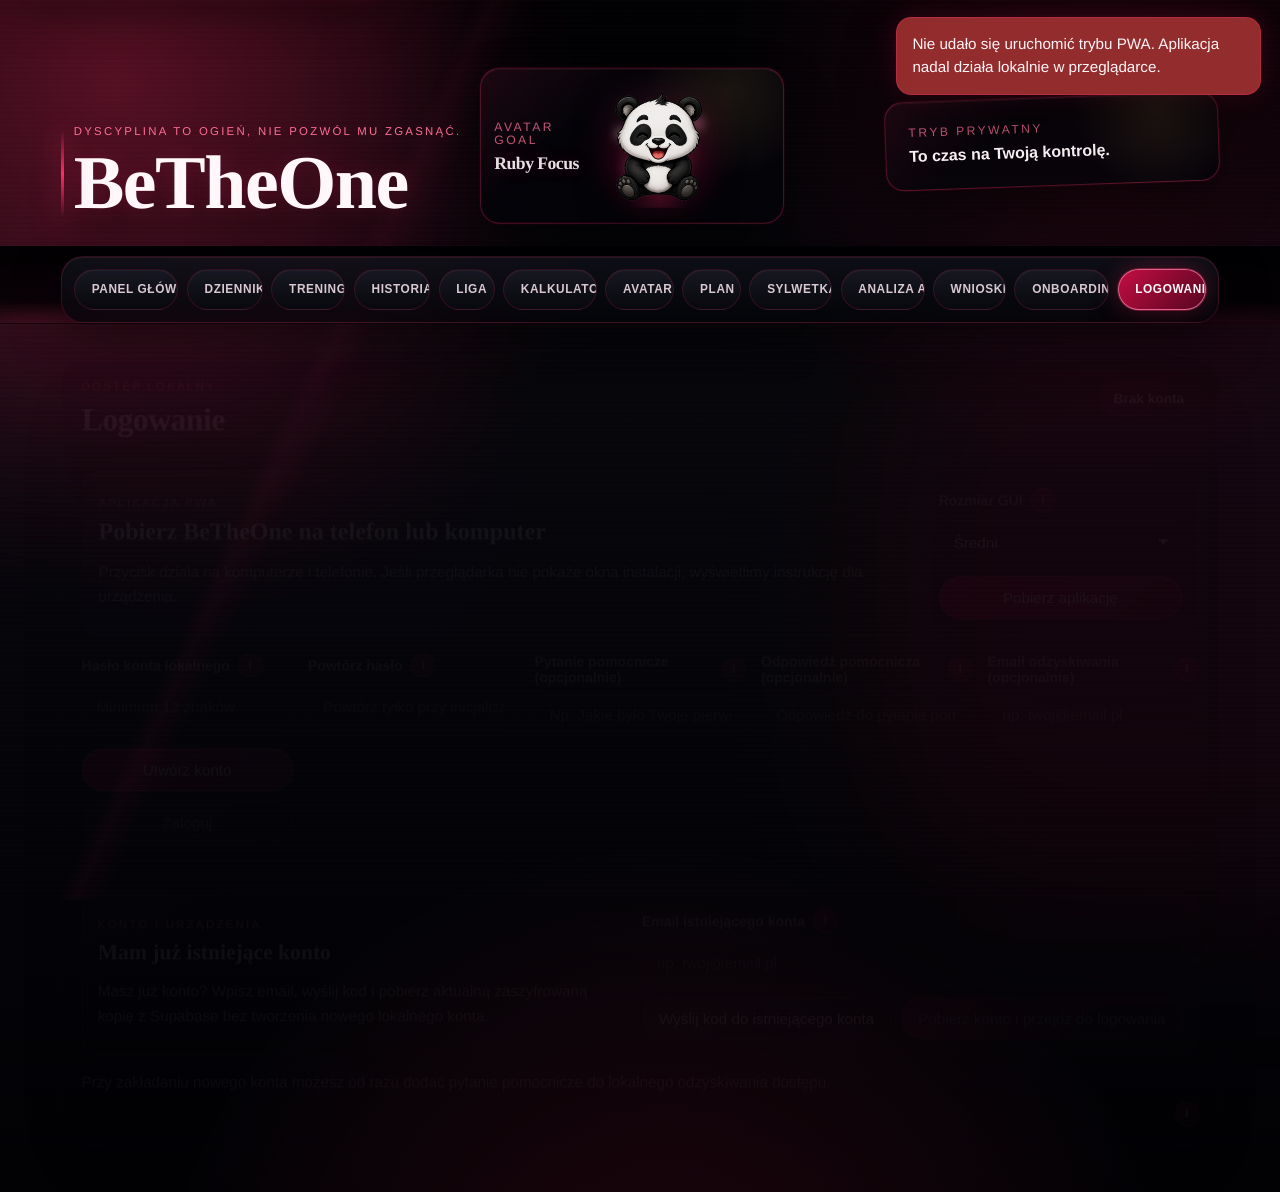
==== index.html @ a61f5fc4 "Add files via upload" ====
<!DOCTYPE html>
<html lang="pl">
<head>
  <meta charset="UTF-8">
  <meta name="viewport" content="width=device-width, initial-scale=1.0">
  <meta http-equiv="Content-Security-Policy" content="default-src 'self'; script-src 'self'; worker-src 'self'; style-src 'self'; img-src 'self' data:; connect-src 'self' https://hpwkmhsbvqzsxqjkbccr.supabase.co wss://hpwkmhsbvqzsxqjkbccr.supabase.co; object-src 'none'; base-uri 'none'; form-action 'self'; frame-ancestors 'none'; manifest-src 'self'">
  <meta name="referrer" content="no-referrer">
  <meta name="theme-color" content="#090008">
  <meta name="mobile-web-app-capable" content="yes">
  <meta name="apple-mobile-web-app-capable" content="yes">
  <meta name="apple-mobile-web-app-title" content="BeTheOne">
  <title>BeTheOne</title>
  <link rel="manifest" href="manifest.webmanifest">
  <link rel="icon" href="assets/icons/app-icon-192.png" type="image/png">
  <link rel="apple-touch-icon" href="assets/icons/apple-touch-icon.png">
  <link rel="stylesheet" href="styles.css?v=20260805-account-sync-v1">
  <script src="vendor/supabase.min.js?v=20260624b" defer></script>
  <script src="league-config.js?v=20260624b" defer></script>
  <script src="vendor/qrcode.js" defer></script>
  <script src="app.js?v=20260805-account-sync-v1" defer></script>
</head>
<body>
  <a class="skip-link" href="#appMain">Pomiń menu i przejdź do aplikacji</a>
  <div class="aurora aurora-left" aria-hidden="true"></div>
  <div class="aurora aurora-right" aria-hidden="true"></div>

  <header class="hero">
    <div class="hero-copy">
      <p class="eyebrow">Dyscyplina to ogień, nie pozwól mu zgasnąć.</p>
      <h1>BeTheOne</h1>
    </div>
    <section id="heroAvatar" class="hero-avatar hero-avatar-locked" aria-live="polite">
      <div class="hero-avatar-copy">
        <span class="badge-label">Avatar Goal</span>
        <strong id="heroAvatarName">Ruby Focus</strong>
      </div>
      <div id="heroAvatarStage" class="hero-avatar-stage avatar-art-stage" data-avatar-species-current="panda" data-avatar-mood-current="calm" data-avatar-effect-current="ruby_aura" aria-hidden="true">
        <div class="avatar-rig">
          <span class="avatar-effect-layer" aria-hidden="true"></span>
          <span class="avatar-stage-shadow" aria-hidden="true"></span>
          <img
            id="heroAvatarImage"
            class="avatar-art avatar-art-hero avatar-art-image"
            src="assets/avatars/panda-calm.png"
            alt="Avatar Panda w trybie lagodnym"
            loading="eager"
            decoding="async"
          >
        </div>
      </div>
    </section>
    <div class="hero-badge">
      <span class="badge-label">Tryb Prywatny</span>
      <span class="hero-badge-copy">To czas na Twoją kontrolę.</span>
    </div>
  </header>

  <nav id="commandDeck" class="command-deck" aria-label="Główne zakładki aplikacji">
    <div class="command-deck-inner">
      <button class="command-tab" type="button" data-tab-button="dashboard">Panel Główny</button>
      <button class="command-tab" type="button" data-tab-button="journal">Dziennik</button>
      <button class="command-tab" type="button" data-tab-button="training">Trening</button>
      <button class="command-tab" type="button" data-tab-button="history">Historia</button>
      <button class="command-tab" type="button" data-tab-button="league">Liga</button>
      <button class="command-tab" type="button" data-tab-button="calculator">Kalkulator</button>
      <button class="command-tab" type="button" data-tab-button="avatar">Avatar</button>
      <button class="command-tab" type="button" data-tab-button="plan">Plan</button>
      <button class="command-tab" type="button" data-tab-button="physique">Sylwetka</button>
      <button class="command-tab" type="button" data-tab-button="analysis">Analiza AI</button>
      <button class="command-tab" type="button" data-tab-button="insights">Wnioski</button>
      <button class="command-tab" type="button" data-tab-button="onboarding">Onboarding</button>
      <button class="command-tab is-active" type="button" data-tab-button="login">Logowanie</button>
    </div>
  </nav>

  <main id="appMain" class="layout cockpit-layout">
    <section id="loginSection" class="panel security-panel tab-panel" data-tab-panel="login">
      <div class="panel-heading">
        <div>
          <p class="eyebrow">Dostęp lokalny</p>
          <h2 id="loginSectionTitle">Logowanie</h2>
        </div>
        <span id="vaultStatus" class="status-pill status-locked">Zablokowany</span>
      </div>

      <div class="login-install-card" aria-label="Pobieranie aplikacji BeTheOne">
        <div>
          <p class="eyebrow">Aplikacja PWA</p>
          <h3>Pobierz BeTheOne na telefon lub komputer</h3>
          <p id="installAppHint" class="security-note">Kliknij przycisk, aby zainstalować aplikację. Jeśli przeglądarka nie pokaże okna instalacji, dostaniesz krótką instrukcję dla swojego urządzenia.</p>
        </div>
        <div class="login-install-actions">
          <label class="field ui-scale-field">
            <span>Rozmiar GUI</span>
            <select id="uiScaleSelect" aria-label="Rozmiar interfejsu">
              <option value="compact">Kompaktowy</option>
              <option value="medium">Średni</option>
              <option value="large">Duży</option>
            </select>
            <p class="field-hint">Na telefonie kompaktowy pokazuje więcej danych bez ciągłego przewijania.</p>
          </label>
          <button id="installAppButton" class="button button-primary install-app-button" type="button">Pobierz aplikację</button>
        </div>
      </div>

      <div class="security-grid login-field-grid">
        <label id="passphraseField" class="field">
          <span>Hasło konta lokalnego</span>
          <input id="passphraseInput" type="password" minlength="12" maxlength="128" autocomplete="off" placeholder="Minimum 12 znaków">
          <p class="field-hint">To hasło służy tylko do odszyfrowania lokalnego magazynu. Minimum 12 znaków i najlepiej coś, czego nie używasz w innych miejscach.</p>
        </label>
        <label id="confirmPassphraseField" class="field">
          <span>Powtórz hasło</span>
          <input id="confirmPassphraseInput" type="password" minlength="12" maxlength="128" autocomplete="off" placeholder="Powtórz tylko przy inicjalizacji">
          <p class="field-hint">To pole jest potrzebne tylko przy tworzeniu nowego konta lokalnego. Przy zwykłym logowaniu możesz je zostawić puste.</p>
        </label>
        <label id="recoveryQuestionField" class="field">
          <span>Pytanie pomocnicze (opcjonalnie)</span>
          <input id="recoveryQuestionInput" type="text" maxlength="120" autocomplete="off" placeholder="Np. Jakie było Twoje pierwsze miasto zawodów?">
          <p class="field-hint">Jeśli je ustawisz, aplikacja pozwoli lokalnie odzyskać dostęp i nadać nowe hasło bez utraty danych. Użyj pytania i odpowiedzi, których nie da się łatwo zgadnąć.</p>
        </label>
        <label id="recoveryAnswerField" class="field">
          <span>Odpowiedź pomocnicza (opcjonalnie)</span>
          <input id="recoveryAnswerInput" type="password" minlength="3" maxlength="128" autocomplete="off" placeholder="Odpowiedź do pytania pomocniczego">
          <p class="field-hint">Odpowiedź nie jest zapisywana jawnie. Służy tylko do utworzenia lokalnego klucza odzyskiwania.</p>
        </label>
        <label id="recoveryEmailField" class="field">
          <span>Email odzyskiwania (opcjonalnie)</span>
          <input id="recoveryEmailInput" type="email" maxlength="160" autocomplete="email" placeholder="np. twój@email.pl">
          <p class="field-hint">Po zapisaniu aplikacja wyśle kod przez Supabase. Dopiero zweryfikowany email pozwoli odzyskać dostęp po wylogowaniu.</p>
        </label>
      </div>

      <div class="login-action-grid" aria-label="Akcje logowania i odzyskiwania">
        <div class="field-action-row login-password-actions">
          <button id="initVaultButton" class="button button-primary">Utwórz konto</button>
          <button id="unlockVaultButton" class="button">Zaloguj</button>
          <button id="lockVaultButton" class="button button-subtle">Wyloguj</button>
        </div>
        <div class="field-action-row login-question-actions">
          <button id="saveRecoveryButton" class="button button-subtle">Zapisz pytanie pomocnicze</button>
        </div>
        <div class="field-action-row login-email-actions">
          <button id="sendRecoveryEmailButton" class="button button-subtle" type="button">Zapisz mail i wyślij kod</button>
        </div>
      </div>

      <div id="emailVerificationRow" class="login-verification-row is-hidden">
        <label id="recoveryEmailOtpField" class="field">
          <span>Kod weryfikacyjny z maila</span>
          <input id="recoveryEmailOtpInput" type="text" maxlength="24" autocomplete="one-time-code" placeholder="Np. 123456">
          <p class="field-hint">Wpisz kod z wiadomości Supabase, aby potwierdzić, że ten email naprawdę należy do Ciebie.</p>
        </label>
        <div class="field-action-row login-otp-actions">
          <button id="sendRecoveryCodeEmailButton" class="button button-primary" type="button">Potwierdź mail</button>
        </div>
      </div>

      <div class="action-row login-backup-actions">
        <button id="exportVaultButton" class="button button-subtle">Eksport kopii</button>
        <button id="importVaultButton" class="button button-subtle">Import kopii</button>
      </div>

      <div id="accountSyncCard" class="login-account-sync-card">
        <div>
          <p class="eyebrow">Konto i urządzenia</p>
          <h3 id="accountSyncTitle">Mam już istniejące konto</h3>
          <p id="accountSyncHint" class="security-note">Na nowym urządzeniu wpisz email konta, wyślij kod, pobierz zaszyfrowane dane z Supabase i zaloguj się lokalnym hasłem.</p>
        </div>
        <div class="account-sync-controls">
          <label id="accountEmailField" class="field account-email-field">
            <span>Email istniejącego konta</span>
            <input id="accountEmailInput" type="email" maxlength="160" autocomplete="email" placeholder="np. twój@email.pl">
            <p class="field-hint">Użyj emaila, który był wcześniej zweryfikowany na głównym urządzeniu.</p>
          </label>
          <div class="account-sync-actions">
            <button id="copyAccountLinkButton" class="button button-subtle" type="button">Skopiuj link konta</button>
            <button id="sendAccountSyncEmailButton" class="button button-subtle" type="button">Wyślij kod do istniejącego konta</button>
            <button id="importAccountSyncButton" class="button button-primary" type="button">Pobierz konto i przejdź do logowania</button>
          </div>
        </div>
      </div>

      <input id="importVaultInput" type="file" accept="application/json" hidden>

      <div id="recoveryResetSection" class="security-recovery is-hidden">
        <div class="subpanel-heading">
          <div>
            <p class="eyebrow">Odzyskiwanie dostępu</p>
            <h3>Reset hasła lokalnego</h3>
          </div>
        </div>
        <p id="recoveryPromptText" class="security-note"></p>
        <p class="security-method-note">Wybierz jedną metodę odzyskiwania: pytanie pomocnicze albo zweryfikowany email. Nie musisz używać obu naraz.</p>

        <div class="security-grid">
          <label id="recoveryAnswerUnlockField" class="field recovery-method-field recovery-question-field">
            <strong class="recovery-method-title">Metoda 1: pytanie pomocnicze</strong>
            <span>Odpowiedź pomocnicza</span>
            <input id="recoveryAnswerUnlockInput" type="password" minlength="3" maxlength="128" autocomplete="off" placeholder="Wpisz odpowiedź pomocniczą">
            <p class="field-hint">Użyj tej metody tylko wtedy, gdy pamiętasz odpowiedź. Kod z maila nie jest tu potrzebny.</p>
          </label>
          <label id="emailRecoveryCodeField" class="field recovery-method-field recovery-email-field is-hidden">
            <strong class="recovery-method-title">Metoda 2: zweryfikowany email</strong>
            <span>Hasło tymczasowe / kod z maila</span>
            <input id="emailRecoveryCodeInput" type="text" maxlength="80" autocomplete="one-time-code" placeholder="Np. 123456">
            <p class="field-hint">Najpierw kliknij „Wyślij hasło tymczasowe”, potem wpisz kod z maila tutaj. Nie klikaj linku z wiadomości, jeśli stary szablon maila jeszcze go pokazuje.</p>
          </label>
          <label class="field">
            <span>Nowe hasło</span>
            <input id="recoveryNewPassphraseInput" type="password" minlength="12" maxlength="128" autocomplete="off" placeholder="Nowe hasło lokalne">
          </label>
          <label class="field">
            <span>Powtórz nowe hasło</span>
            <input id="recoveryConfirmPassphraseInput" type="password" minlength="12" maxlength="128" autocomplete="off" placeholder="Powtórz nowe hasło">
          </label>
        </div>

        <div class="action-row">
          <button id="recoverVaultButton" class="button button-primary" type="button">Ustaw nowe hasło pytaniem</button>
          <button id="emailReminderButton" class="button button-subtle" type="button">Wyślij hasło tymczasowe</button>
          <button id="recoverVaultByEmailCodeButton" class="button button-subtle" type="button">Ustaw nowe hasło mailem</button>
        </div>
      </div>

      <section class="sync-panel-shell is-hidden" hidden>
        <div class="subpanel-heading">
          <div>
            <p class="eyebrow">Synchronizacja bez serwera</p>
            <h3>PC + telefon przez QR lub link / kod</h3>
          </div>
          <span id="syncStatusBadge" class="status-pill status-locked">Offline sync</span>
        </div>

        <p class="security-note">
          Ten tryb przesyła zaszyfrowany vault bezpośrednio między urządzeniami. Dla najlepszego efektu trzymaj oba urządzenia
          na tej samej sieci Wi-Fi i otwórz aplikację na obu ekranach.
        </p>

        <div class="sync-grid">
          <article class="sync-card">
            <div class="subpanel-heading">
              <div>
                <p class="eyebrow">1. Źródło danych</p>
                <h3>Wyślij z tego urządzenia</h3>
              </div>
            </div>

            <ol class="sync-steps">
              <li>Wygeneruj prywatny kod parowania.</li>
              <li>Na drugim urządzeniu zeskanuj go w aplikacji albo wklej do pola odbioru.</li>
              <li>Gdy drugie urządzenie wygeneruje odpowiedź, zeskanuj ją tutaj albo wklej poniżej.</li>
            </ol>

            <div class="action-row">
              <button id="startSyncSourceButton" class="button button-primary" type="button">Generuj kod parowania</button>
              <button id="resetSyncSourceButton" class="button button-subtle" type="button">Wyczyść</button>
            </div>

            <p id="sourceSyncStatus" class="security-note">Nie ma jeszcze aktywnej sesji wysyłki.</p>

            <div id="sourceSyncQr" class="sync-qr-output" aria-live="polite"></div>

            <label class="field field-wide">
              <span>Prywatny link / kod zaproszenia</span>
              <textarea id="sourceSyncTokenOutput" readonly placeholder="Tutaj pojawi się link albo kod do otwarcia na drugim urządzeniu."></textarea>
              <p class="field-hint">Jeśli aplikacja nie ma wspólnego publicznego adresu na obu urządzeniach, potraktuj to jako kod do skopiowania albo zeskanowania wewnątrz aplikacji.</p>
            </label>

            <div class="action-row">
              <button id="copySourceSyncButton" class="button" type="button">Kopiuj link / kod</button>
            </div>

            <label class="field field-wide">
              <span>Odpowiedź z urządzenia odbierającego</span>
              <textarea id="sourceSyncAnswerInput" placeholder="Wklej odpowiedź z telefonu albo zeskanuj jej QR."></textarea>
            </label>

            <div class="action-row">
              <button id="pasteSourceAnswerButton" class="button" type="button">Wklej odpowiedź</button>
              <button id="scanSourceAnswerButton" class="button" type="button">Skanuj odpowiedź</button>
              <button id="applySourceAnswerButton" class="button button-primary" type="button">Połącz i wyślij dane</button>
            </div>

            <div id="sourceSyncProgressShell" class="sync-progress-shell is-hidden">
              <div class="progress-track">
                <div id="sourceSyncProgressFill" class="progress-fill" style="width: 0%"></div>
              </div>
              <p id="sourceSyncProgressText" class="security-note">Oczekiwanie na transfer.</p>
            </div>
          </article>

          <article class="sync-card">
            <div class="subpanel-heading">
              <div>
                <p class="eyebrow">2. Urządzenie docelowe</p>
                <h3>Odbierz na tym urządzeniu</h3>
              </div>
            </div>

            <ol class="sync-steps">
              <li>Wklej kod z komputera albo zeskanuj go kamerą.</li>
              <li>Aplikacja utworzy odpowiedź i pokaże ją jako QR oraz kod tekstowy.</li>
              <li>Przenieś odpowiedź z powrotem na urządzenie wysyłające i poczekaj na odbiór vaulta.</li>
            </ol>

            <label class="field field-wide">
              <span>Link / kod zaproszenia z komputera</span>
              <textarea id="targetSyncOfferInput" placeholder="Wklej zaproszenie z komputera albo użyj przycisku skanowania."></textarea>
            </label>

            <div class="action-row">
              <button id="pasteTargetOfferButton" class="button" type="button">Wklej zaproszenie</button>
              <button id="scanTargetOfferButton" class="button" type="button">Skanuj zaproszenie</button>
              <button id="processTargetOfferButton" class="button button-primary" type="button">Przygotuj odbiór</button>
            </div>

            <p id="targetSyncStatus" class="security-note">Brak aktywnej sesji odbioru.</p>

            <div id="targetSyncQr" class="sync-qr-output" aria-live="polite"></div>

            <label class="field field-wide">
              <span>Odpowiedź dla urządzenia wysyłającego</span>
              <textarea id="targetSyncTokenOutput" readonly placeholder="Po przygotowaniu odbioru pojawi się tutaj odpowiedź do odesłania."></textarea>
            </label>

            <div class="action-row">
              <button id="copyTargetSyncButton" class="button" type="button">Kopiuj odpowiedź</button>
              <button id="resetTargetSyncButton" class="button button-subtle" type="button">Wyczyść</button>
            </div>

            <div id="targetSyncProgressShell" class="sync-progress-shell is-hidden">
              <div class="progress-track">
                <div id="targetSyncProgressFill" class="progress-fill" style="width: 0%"></div>
              </div>
              <p id="targetSyncProgressText" class="security-note">Oczekiwanie na dane z urządzenia źródłowego.</p>
            </div>
          </article>
        </div>
      </section>

      <p id="recoveryStatusNote" class="security-note"></p>

      <p class="security-note inline-help">
        Dane są przechowywane lokalnie w postaci zaszyfrowanej przy użyciu Web Crypto (PBKDF2 + AES-GCM).
        Logowanie odblokowuje lokalny magazyn danych. Po kliknięciu synchronizacji aplikacja zapisuje w Supabase wyłącznie zaszyfrowany vault.
      </p>
    </section>

    <section id="dashboardSection" class="panel app-lockable tab-panel" data-tab-panel="dashboard">
      <div class="panel-heading">
        <div>
          <p class="eyebrow">Panel dnia</p>
          <div class="dashboard-title-row">
            <h2>Panel Główny</h2>
            <div class="cloud-sync-control" aria-live="polite">
              <span id="cloudSyncStatus" class="cloud-sync-status">Nie synchronizowano</span>
              <button id="cloudSyncButton" class="button button-primary" type="button">Synchronizuj</button>
            </div>
          </div>
        </div>
        <span id="dashboardStatus" class="status-pill status-locked">Oczekuje</span>
      </div>

      <p class="security-note section-intro">
        Tutaj od razu widzisz, co jest najważniejsze na dziś: dzienny wpis, plan treningu, bilans dnia i konkretne decyzje, które pomogą domknąć cel bez zgadywania.
      </p>

      <div class="planner-block dashboard-habits-block">
        <div class="subpanel-heading">
          <div>
            <p class="eyebrow">System nawyków</p>
            <h3>Dzisiejsza checklista</h3>
          </div>
          <button id="toggleHabitEditorButton" class="button button-subtle" type="button">Edytuj</button>
        </div>
        <div id="dashboardHabitList" class="habit-checklist" aria-live="polite"></div>
        <form id="habitEditorForm" class="habit-editor is-hidden" novalidate>
          <div class="form-grid">
            <label class="field">
              <span>Nazwa checkboxa</span>
              <input id="habitNameInput" type="text" maxlength="80" placeholder="np. Pull day, pływanie, przeczytać 30 stron">
            </label>
            <label class="field">
              <span>Kolor boxa</span>
              <select id="habitColorInput">
                <option value="ruby">Rubinowy czerwony</option>
                <option value="emerald">Zielony</option>
                <option value="blue">Niebieski</option>
                <option value="violet">Fioletowy</option>
                <option value="amber">Bursztynowy</option>
                <option value="cyan">Turkusowy</option>
                <option value="rose">Różowy</option>
                <option value="steel">Stalowy</option>
              </select>
            </label>
            <div class="field field-wide">
              <span>Dni tygodnia</span>
              <div id="habitWeekdayPicker" class="weekday-picker" aria-label="Dni tygodnia dla nawyku"></div>
              <p class="field-hint">Zaznacz dni, w które ten punkt ma się pojawiać w Panelu Głównym.</p>
            </div>
          </div>
          <div class="action-row">
            <button id="saveHabitButton" class="button button-primary" type="submit">Dodaj checkbox</button>
            <button id="cancelHabitEditButton" class="button button-subtle" type="button">Zamknij edycję</button>
          </div>
          <div id="habitManagementList" class="habit-management-list" aria-live="polite"></div>
        </form>
        <div class="monthly-habit-panel" aria-live="polite">
          <div class="subpanel-heading monthly-habit-heading">
            <div>
              <p class="eyebrow">Tracker miesiąca</p>
              <h3 id="dashboardMonthTrackerTitle">Postępy miesiąca</h3>
            </div>
            <span id="dashboardMonthTrackerStatus" class="status-pill status-progress">Miesiąc</span>
          </div>
          <p id="dashboardMonthTrackerSummary" class="security-note month-tracker-summary"></p>
          <div class="month-tracker-legend" aria-hidden="true">
            <span><i class="month-tracker-check month-tracker-check-done">✓</i> wykonane</span>
            <span><i class="month-tracker-check month-tracker-check-missed"></i> brak</span>
            <span><i class="month-tracker-check month-tracker-check-future"></i> czeka</span>
          </div>
          <div id="dashboardMonthTrackerBody" class="month-tracker-grid"></div>
        </div>
      </div>

      <div class="planner-block">
        <h3>Analiza dnia AI</h3>
        <div id="dashboardOverviewCards" class="metric-grid" aria-live="polite"></div>
      </div>

      <div class="action-row quick-link-row">
        <button id="dashboardGoTraining" class="button" type="button">Przejdź do treningu</button>
        <button id="dashboardGoJournal" class="button" type="button">Przejdź do dziennika</button>
        <button id="dashboardGoCalculator" class="button" type="button">Przejdź do kalkulatora</button>
      </div>

      <div class="insights-layout dashboard-layout">
        <div class="planner-block">
          <h3>Dzisiejszy trening</h3>
          <div id="dashboardTrainingCards" class="metric-grid dashboard-compact-grid" aria-live="polite"></div>
        </div>

        <div class="planner-block">
          <h3>Dzisiejszy dziennik</h3>
          <div id="dashboardJournalCards" class="metric-grid dashboard-compact-grid" aria-live="polite"></div>
        </div>
      </div>

      <div class="planner-block">
        <h3>Co zrobić dziś</h3>
        <ul id="dashboardCoachList" class="insights-list plan-list"></ul>
      </div>
    </section>

    <section id="onboardingSection" class="panel onboarding-panel tab-panel" data-tab-panel="onboarding">
      <div class="panel-heading">
        <div>
          <p class="eyebrow">Szybki start</p>
          <h2>Onboarding</h2>
        </div>
        <span id="onboardingStatus" class="status-pill status-progress">Start</span>
      </div>

      <p id="onboardingSummary" class="security-note section-intro">
        Ta sekcja prowadzi krok po kroku przez pierwsze uruchomienie i tłumaczy pojęcia, które najczęściej budzą pytania.
      </p>

      <div id="onboardingCards" class="metric-grid" aria-live="polite"></div>

      <div class="action-row quick-link-row">
        <button id="onboardingGoLogin" class="button" type="button">1. Logowanie</button>
        <button id="onboardingGoProfile" class="button" type="button">2. Profil i cel</button>
        <button id="onboardingGoEntry" class="button" type="button">3. Dzienny wpis</button>
        <button id="onboardingGoWorkout" class="button" type="button">4. Trening</button>
      </div>

      <div class="insights-layout onboarding-layout">
        <div class="planner-block">
          <h3>Co zrobić po kolei</h3>
          <ul id="onboardingList" class="insights-list plan-list"></ul>
        </div>

        <div class="planner-block">
          <h3>Jak czytać pola</h3>
          <div class="glossary-grid">
            <article class="glossary-item">
              <strong>RPE</strong>
              <p>Skala odczucia trudności serii. `7` oznacza zapas kilku powtórzeń, `8.5` około 1-2 w zapasie, `10` pełne maksimum.</p>
            </article>
            <article class="glossary-item">
              <strong>Treningi / tydzień</strong>
              <p>Liczymy dni aktywnego treningu, a nie liczbę ćwiczeń. Jedna sesja z pięcioma ćwiczeniami to nadal `1` trening.</p>
            </article>
            <article class="glossary-item">
              <strong>Profil aktywności</strong>
              <p>Określa typ wysiłku. Dla siłowni wybierz `Siłowe / oporowe`, a dla biegania, marszu czy roweru odpowiedni profil cardio.</p>
            </article>
            <article class="glossary-item">
              <strong>Deload</strong>
              <p>Lżejszy tydzień, w którym świadomie obcinasz zmęczenie. Mniej serii i niższe tempo progresji pomagają wrócić świeżo.</p>
            </article>
          </div>
        </div>
      </div>
    </section>

    <section id="avatarSection" class="panel app-lockable tab-panel" data-tab-panel="avatar">
      <div class="panel-heading">
        <div>
          <p class="eyebrow">Avatar Goal</p>
          <h2>Sklep kosmetyczny i tozsamosc</h2>
        </div>
        <span id="avatarStatus" class="status-pill status-locked">Tryb startowy</span>
      </div>

      <p class="security-note section-intro">
        To jest baza pod motywacyjnego Avatara w klimacie autorskiej fantazji sztuk walki. Możesz ustawić jego pseudonim, zmieniać aktywną rasę i przygotować grunt pod dalszą personalizację.
      </p>

      <div class="avatar-hub">
        <aside class="avatar-preview-card">
          <div class="subpanel-heading">
            <div>
              <p class="eyebrow">Podgląd na żywo</p>
              <h3 id="avatarPreviewName">Ruby Focus</h3>
            </div>
          </div>

          <div id="avatarPreviewStage" class="avatar-preview-stage avatar-art-stage" data-avatar-species-current="panda" data-avatar-mood-current="calm" data-avatar-effect-current="ruby_aura" aria-hidden="true">
            <div class="avatar-rig">
              <span class="avatar-effect-layer" aria-hidden="true"></span>
              <span class="avatar-stage-shadow" aria-hidden="true"></span>
              <img
                id="avatarPreviewImage"
                class="avatar-art avatar-art-panel avatar-art-image"
                src="assets/avatars/panda-calm.png"
                alt="Avatar Panda w trybie lagodnym"
                loading="eager"
                decoding="async"
              >
            </div>
          </div>

          <div class="metric-grid avatar-preview-metrics">
            <article class="metric-card">
              <span class="metric-label">Rasa aktywna</span>
              <p id="avatarPreviewRace" class="metric-value">Panda</p>
              <p class="metric-support">Aktywna rasa Avatara. Wszystkie obecne warianty są od razu gotowe do wyboru i zapisu.</p>
            </article>
            <article class="metric-card">
              <span class="metric-label">Styl aktywny</span>
              <p id="avatarPreviewLoadout" class="metric-value">Lagodny / Rubin</p>
              <p class="metric-support">To połączenie aktualnego nastroju i aktywnego efektu, który pojawia się za Avatarem.</p>
            </article>
          </div>
        </aside>

        <div class="avatar-store-shell">
          <div id="avatarStoreNav" class="avatar-store-nav" role="tablist" aria-label="Zakladki personalizacji Avatara">
            <button class="avatar-store-tab is-active" type="button" data-avatar-tab-button="identity">Pseudonim</button>
            <button class="avatar-store-tab" type="button" data-avatar-tab-button="species">Rasy</button>
            <button class="avatar-store-tab" type="button" data-avatar-tab-button="outfits">Nastroj</button>
            <button class="avatar-store-tab" type="button" data-avatar-tab-button="effects">Efekty</button>
          </div>

          <div class="avatar-store-panels">
            <section class="avatar-store-panel" data-avatar-tab-panel="identity">
              <div class="subpanel-heading">
                <div>
                  <p class="eyebrow">Tozsamosc</p>
                  <h3>Zmiana pseudonimu</h3>
                </div>
              </div>

              <form id="avatarIdentityForm" class="form-grid" novalidate>
                <label class="field field-wide">
                  <span>Pseudonim Avatara</span>
                  <input id="avatarNicknameInput" type="text" maxlength="32" autocomplete="off" placeholder="Np. Ruby Focus">
                  <p class="field-hint">To nazwa, która będzie pojawiala się przy Avatarze obok BeTheOne oraz w panelu Avatara.</p>
                </label>

                <div class="action-row">
                  <button id="saveAvatarIdentityButton" class="button button-primary" type="submit">Zapisz pseudonim</button>
                </div>
              </form>
            </section>

            <section class="avatar-store-panel is-hidden" data-avatar-tab-panel="species">
              <div class="subpanel-heading">
                <div>
                  <p class="eyebrow">Rasy</p>
                  <h3>Zmiana rasy Avatara</h3>
                </div>
              </div>

              <div class="avatar-option-grid">
                <article class="avatar-option-card avatar-option-card-active" data-avatar-species-card="panda">
                  <div class="avatar-option-head">
                    <strong>Panda</strong>
                    <span class="avatar-chip avatar-chip-active" data-avatar-species-chip="panda">Aktywna</span>
                  </div>
                  <p>Panda występuje w wersji lagodnej i drapieznej. W obu wariantach zachowuje lekki, motywacyjny idle animation.</p>
                  <button class="button avatar-select-button" type="button" data-avatar-species="panda">Wybierz Pande</button>
                </article>
                <article class="avatar-option-card" data-avatar-species-card="tiger">
                  <div class="avatar-option-head">
                    <strong>Tygrys</strong>
                    <span class="avatar-chip" data-avatar-species-chip="tiger">Dostępna</span>
                  </div>
                  <p>Tygrys ma dwa oblicza: spokojne i drapieżne. Dobrze pasuje do ofensywnego klimatu progresu i rywalizacji.</p>
                  <button class="button avatar-select-button" type="button" data-avatar-species="tiger">Wybierz Tygrysa</button>
                </article>
                <article class="avatar-option-card" data-avatar-species-card="wolf">
                  <div class="avatar-option-head">
                    <strong>Wilk</strong>
                    <span class="avatar-chip" data-avatar-species-chip="wolf">Dostępna</span>
                  </div>
                  <p>Wilk utrzymuje klimat cichej dyscypliny, ale możesz przełączyć go z łagodnego kompana na bardziej drapieżnego łowcę.</p>
                  <button class="button avatar-select-button" type="button" data-avatar-species="wolf">Wybierz Wilka</button>
                </article>
                <article class="avatar-option-card" data-avatar-species-card="dragon">
                  <div class="avatar-option-head">
                    <strong>Smok</strong>
                    <span class="avatar-chip" data-avatar-species-chip="dragon">Dostępna</span>
                  </div>
                  <p>Mistyczny mistrz z bardziej premium sylwetka i fantastycznym vibem, ale nadal spójny z rubinowo-czarnym motywem.</p>
                  <button class="button avatar-select-button" type="button" data-avatar-species="dragon">Wybierz Smoka</button>
                </article>
              </div>
            </section>

            <section class="avatar-store-panel is-hidden" data-avatar-tab-panel="outfits">
              <div class="subpanel-heading">
                <div>
                  <p class="eyebrow">Nastroj</p>
                  <h3>Lagodny albo drapieżny</h3>
                </div>
              </div>

              <div class="avatar-option-grid">
                <article class="avatar-option-card avatar-option-card-active" data-avatar-mood-card="calm">
                  <div class="avatar-option-head">
                    <strong>Lagodny</strong>
                    <span class="avatar-chip avatar-chip-active" data-avatar-mood-chip="calm">Aktywny</span>
                  </div>
                  <p>Bardziej przyjazna, pogodna wersja Avatara. Dobrze pasuje do codziennego progresu i spokojnej motywacji.</p>
                  <button class="button avatar-select-button" type="button" data-avatar-mood="calm">Wybierz łagodny</button>
                </article>
                <article class="avatar-option-card" data-avatar-mood-card="feral">
                  <div class="avatar-option-head">
                    <strong>Drapiezny</strong>
                    <span class="avatar-chip" data-avatar-mood-chip="feral">Dostępny</span>
                  </div>
                  <p>Bardziej agresywny i skoncentrowany wyglad. Idealny, kiedy chcesz żeby Avatar mocniej podkreslal tryb walki o wynik.</p>
                  <button class="button avatar-select-button" type="button" data-avatar-mood="feral">Wybierz drapieżny</button>
                </article>
              </div>
            </section>

            <section class="avatar-store-panel is-hidden" data-avatar-tab-panel="effects">
              <div class="subpanel-heading">
                <div>
                  <p class="eyebrow">Efekty</p>
                  <h3>Aury i trailery</h3>
                </div>
              </div>

              <div class="avatar-option-grid">
                <article class="avatar-option-card avatar-option-card-active" data-avatar-effect-card="ruby_aura">
                  <div class="avatar-option-head">
                    <strong>Rubinowa aura</strong>
                    <span class="avatar-chip avatar-chip-active" data-avatar-effect-chip="ruby_aura">Aktywny</span>
                  </div>
                  <p>Subtelna, pulsujaca aura w tonie głównego motywu aplikacji. Dobrze wspiera klimat czerni i rubinowej czerwieni.</p>
                  <button class="button avatar-select-button" type="button" data-avatar-effect="ruby_aura">Wybierz rubin</button>
                </article>
                <article class="avatar-option-card" data-avatar-effect-card="fire_aura">
                  <div class="avatar-option-head">
                    <strong>Ogień</strong>
                    <span class="avatar-chip" data-avatar-effect-chip="fire_aura">Dostępny</span>
                  </div>
                  <p>Rozgrzane smugi i plomienny ogon za sylwetka. Najbardziej agresywny z całej szostki.</p>
                  <button class="button avatar-select-button" type="button" data-avatar-effect="fire_aura">Wybierz ogień</button>
                </article>
                <article class="avatar-option-card" data-avatar-effect-card="water_flow">
                  <div class="avatar-option-head">
                    <strong>Woda</strong>
                    <span class="avatar-chip" data-avatar-effect-chip="water_flow">Dostępny</span>
                  </div>
                  <p>Falujaca poświata z lekkimi smugami i chlodnym trail em. Daje spokojniejszy, plynny vibe.</p>
                  <button class="button avatar-select-button" type="button" data-avatar-effect="water_flow">Wybierz wodę</button>
                </article>
                <article class="avatar-option-card" data-avatar-effect-card="emerald_field">
                  <div class="avatar-option-head">
                    <strong>Emeraldowy</strong>
                    <span class="avatar-chip" data-avatar-effect-chip="emerald_field">Dostępny</span>
                  </div>
                  <p>Szmaragdowa mgła z iskrzącym polem energii. Pasuje szczególnie dobrze do Smoka i Wilka.</p>
                  <button class="button avatar-select-button" type="button" data-avatar-effect="emerald_field">Wybierz emerald</button>
                </article>
                <article class="avatar-option-card" data-avatar-effect-card="shadow_veil">
                  <div class="avatar-option-head">
                    <strong>Shadow</strong>
                    <span class="avatar-chip" data-avatar-effect-chip="shadow_veil">Dostępny</span>
                  </div>
                  <p>Ciemna zaslona z lekka, dymna smugą. Najbardziej mroczny i cichy wariant z całej kolekcji.</p>
                  <button class="button avatar-select-button" type="button" data-avatar-effect="shadow_veil">Wybierz shadow</button>
                </article>
                <article class="avatar-option-card" data-avatar-effect-card="firework_burst">
                  <div class="avatar-option-head">
                    <strong>Firework</strong>
                    <span class="avatar-chip" data-avatar-effect-chip="firework_burst">Dostępny</span>
                  </div>
                  <p>Kolorowe rozbłyski i celebracyjne punkty swiatla za plecami Avatara. Najbardziej eventowy styl.</p>
                  <button class="button avatar-select-button" type="button" data-avatar-effect="firework_burst">Wybierz firework</button>
                </article>
              </div>
            </section>
          </div>
        </div>
      </div>
    </section>

    <section id="leagueSection" class="panel app-lockable tab-panel" data-tab-panel="league">
      <div class="panel-heading">
        <div>
          <p class="eyebrow">Rywalizacja znajomych</p>
          <h2>Liga BeTheOne</h2>
        </div>
        <span id="leagueStatusBadge" class="status-pill status-locked">Rozłączona</span>
      </div>

      <p class="panel-support">
        Do Supabase trafiają wyłącznie pseudonim, wygląd avatara, zagregowane wyniki tygodnia i rekordy osobiste. Dziennik, masa ciała, zdjęcia i notatki pozostają w zaszyfrowanym magazynie urządzenia.
      </p>

      <div class="league-setup-grid">
        <article class="league-card">
          <div class="subpanel-heading">
            <div>
              <p class="eyebrow">Tożsamość</p>
              <h3>Profil zawodnika</h3>
            </div>
            <span id="leagueIdentityStatus" class="status-pill status-locked">Nieaktywny</span>
          </div>
          <form id="leagueProfileForm" class="form-grid" novalidate>
            <label class="field field-wide">
              <span>Pseudonim w rankingu</span>
              <input id="leagueDisplayNameInput" type="text" minlength="2" maxlength="32" autocomplete="off" placeholder="Np. Ruby Focus">
              <p class="field-hint">Avatar zostanie pobrany automatycznie z zakładki Avatar. Nie publikujemy danych zdrowotnych ani pełnej historii treningów.</p>
            </label>
            <div class="action-row field-wide">
              <button id="saveLeagueProfileButton" class="button" type="submit">Zapisz profil ligi</button>
            </div>
          </form>
        </article>

        <article class="league-card">
          <div class="subpanel-heading">
            <div>
              <p class="eyebrow">Nowa grupa</p>
              <h3>Utwórz ligę</h3>
            </div>
          </div>
          <form id="leagueCreateForm" class="form-grid" novalidate>
            <label class="field field-wide">
              <span>Nazwa ligi</span>
              <input id="leagueNameInput" type="text" minlength="3" maxlength="60" autocomplete="off" placeholder="Np. Ekipa Żelaznego Tygodnia">
            </label>
            <div class="action-row field-wide">
              <button id="createLeagueButton" class="button" type="submit">Utwórz ligę i kod</button>
            </div>
          </form>
        </article>

        <article class="league-card">
          <div class="subpanel-heading">
            <div>
              <p class="eyebrow">Wspólne zaproszenie</p>
              <h3>Dołącz do ligi</h3>
            </div>
          </div>
          <form id="leagueJoinForm" class="form-grid" novalidate>
            <label class="field field-wide">
              <span>Link lub kod zaproszenia</span>
              <textarea id="leagueInviteInput" rows="3" autocomplete="off" placeholder="Wklej link albo kod otrzymany od właściciela ligi"></textarea>
            </label>
            <div class="action-row field-wide">
              <button id="pasteLeagueInviteButton" class="button button-subtle" type="button">Wklej kod</button>
              <button id="joinLeagueButton" class="button" type="submit">Dołącz do ligi</button>
            </div>
          </form>
        </article>
      </div>

      <article id="leagueWorkspace" class="league-workspace is-hidden">
        <div class="league-toolbar">
          <label class="field">
            <span>Aktywna liga</span>
            <select id="leagueSelect"></select>
          </label>
          <div class="action-row league-toolbar-actions">
            <button id="refreshLeagueButton" class="button button-subtle" type="button">Odśwież ranking</button>
            <button id="syncLeagueButton" class="button" type="button">Opublikuj aktualne wyniki</button>
          </div>
        </div>

        <div class="subpanel-heading league-current-heading">
          <div>
            <p class="eyebrow">Aktywny sezon tygodniowy</p>
            <h3 id="leagueCurrentName">Liga</h3>
            <p id="leagueCurrentMeta" class="panel-support">Wybierz ligę, aby zobaczyć ranking.</p>
          </div>
          <span id="leagueLastSync" class="status-pill status-locked">Brak synchronizacji</span>
        </div>

        <div id="leagueSummaryCards" class="metric-grid league-summary-grid"></div>

        <section id="leaguePrEventsPanel" class="league-block">
          <div class="subpanel-heading">
            <div>
              <p class="eyebrow">Konkurencje lidera</p>
              <h3>Ranking PR według ćwiczeń</h3>
            </div>
            <span id="leaguePrEventsBadge" class="status-pill status-locked">Konfiguracja ligi</span>
          </div>

          <p id="leaguePrEventsStatus" class="security-note">
            Lider ligi wybiera ćwiczenia i typ miary, a aplikacja układa TOP ranking zgodnie z wpisami uczestników.
          </p>

          <form id="leaguePrEventForm" class="form-grid league-pr-event-form is-hidden" novalidate>
            <label class="field">
              <span>Nazwa w rankingu</span>
              <input id="leaguePrEventNameInput" type="text" maxlength="80" autocomplete="off" placeholder="np. Wyciskanie na lawce">
            </label>
            <label class="field">
              <span>Fraza dopasowania</span>
              <input id="leaguePrEventMatchInput" type="text" maxlength="80" autocomplete="off" placeholder="np. lawka, bieg, pływanie">
              <p class="field-hint">Użyj słowa, które występuje w nazwie ćwiczenia w dzienniku uczestników.</p>
            </label>
            <label class="field">
              <span>Miara PR</span>
              <select id="leaguePrEventMetricInput">
                <option value="strength_max">Największy ciężar (kg)</option>
                <option value="reps_max">Najwięcej powtórzeń</option>
                <option value="timed_distance">Najszybszy czas na dystans</option>
                <option value="distance_max">Najdłuższy dystans</option>
                <option value="duration_max">Najdłuższy czas</option>
              </select>
            </label>
            <label class="field">
              <span>Dystans celu (km)</span>
              <input id="leaguePrEventDistanceInput" type="number" min="0.1" max="300" step="0.1" placeholder="np. 3">
              <p class="field-hint">Wymagane dla biegu, pływania lub roweru na konkretny dystans.</p>
            </label>
            <div class="action-row field-wide">
              <button id="saveLeaguePrEventButton" class="button button-primary" type="submit">Dodaj konkurencje</button>
            </div>
          </form>

          <div class="table-wrap">
            <table class="entries-table league-table league-pr-events-table">
              <thead>
                <tr>
                  <th>#</th>
                  <th>Konkurencja</th>
                  <th>Miara</th>
                  <th>Dopasowanie</th>
                  <th>Akcje</th>
                </tr>
              </thead>
              <tbody id="leaguePrEventsBody"></tbody>
            </table>
          </div>
        </section>

        <section class="league-block">
          <div class="subpanel-heading">
            <div>
              <p class="eyebrow">Top PR</p>
              <h3>Ranking wybranych konkurencji</h3>
            </div>
          </div>
          <div class="table-wrap">
            <table class="entries-table league-table league-pr-ranking-table">
              <thead>
                <tr>
                  <th>Hierarchia</th>
                  <th>Konkurencja</th>
                  <th>Top</th>
                  <th>Zawodnik</th>
                  <th>Wynik</th>
                  <th>Data</th>
                </tr>
              </thead>
              <tbody id="leaguePrRankingBody"></tbody>
            </table>
          </div>
        </section>

        <section id="leagueInvitePanel" class="league-invite-panel is-hidden">
          <div class="subpanel-heading">
            <div>
              <p class="eyebrow">Jeden kod dla całej ekipy</p>
              <h3>Zaproszenie właściciela</h3>
            </div>
          </div>
          <div class="league-invite-layout">
            <div id="leagueInviteQr" class="sync-qr-output" aria-live="polite"></div>
            <div class="league-invite-copy">
              <label class="field">
                <span>Link lub kod ligi</span>
                <textarea id="leagueInviteOutput" rows="4" readonly placeholder="Wygeneruj kod zaproszenia"></textarea>
              </label>
              <div class="action-row">
                <button id="copyLeagueInviteButton" class="button" type="button">Kopiuj zaproszenie</button>
                <button id="rotateLeagueInviteButton" class="button button-subtle" type="button">Wygeneruj nowy kod</button>
              </div>
              <p class="security-note">Nowy kod natychmiast unieważnia poprzedni. Ten sam aktywny kod może zeskanować cała grupa.</p>
            </div>
          </div>
        </section>

        <section class="league-block">
          <div class="subpanel-heading">
            <div>
              <p class="eyebrow">Bieżący tydzień</p>
              <h3>Ranking ligi</h3>
            </div>
          </div>
          <div class="table-wrap">
            <table class="entries-table league-table">
              <thead>
                <tr>
                  <th>Miejsce</th>
                  <th>Zawodnik</th>
                  <th>Punkty</th>
                  <th>Treningi</th>
                  <th>Aktywne dni</th>
                  <th>Streak</th>
                  <th>Czas</th>
                  <th>PR-y</th>
                </tr>
              </thead>
              <tbody id="leagueLeaderboardBody"></tbody>
            </table>
          </div>
        </section>

        <div class="league-detail-grid">
          <section class="league-block">
            <div class="subpanel-heading">
              <div>
                <p class="eyebrow">Ostatnie osiągnięcia</p>
                <h3>Rekordy osobiste</h3>
              </div>
            </div>
            <div class="table-wrap">
              <table class="entries-table league-table league-pr-table">
                <thead>
                  <tr>
                    <th>Data</th>
                    <th>Zawodnik</th>
                    <th>Ćwiczenie</th>
                    <th>Wynik</th>
                  </tr>
                </thead>
                <tbody id="leaguePrBody"></tbody>
              </table>
            </div>
          </section>

          <section class="league-block">
            <div class="subpanel-heading">
              <div>
                <p class="eyebrow">Ekipa</p>
                <h3>Uczestnicy</h3>
              </div>
            </div>
            <div class="table-wrap">
              <table class="entries-table league-table league-members-table">
                <thead>
                  <tr>
                    <th>Zawodnik</th>
                    <th>Rola</th>
                    <th>Dołączył</th>
                    <th>Akcje</th>
                  </tr>
                </thead>
                <tbody id="leagueMembersBody"></tbody>
              </table>
            </div>
          </section>
        </div>

        <div class="action-row league-danger-actions">
          <button id="leaveLeagueButton" class="button button-subtle" type="button">Opuść ligę</button>
          <button id="deleteLeagueButton" class="button button-danger is-hidden" type="button">Usuń ligę</button>
        </div>
      </article>
    </section>

    <section id="calculatorSection" class="panel app-lockable tab-panel" data-tab-panel="calculator">
      <div class="panel-heading">
        <div>
          <p class="eyebrow">Przeliczniki</p>
          <h2>Kalkulator</h2>
        </div>
        <span id="calculatorStatus" class="status-pill status-locked">Autofill</span>
      </div>

      <p class="security-note section-intro">
        Kalkulator pobiera najświeższe możliwe dane z profilu i dziennika, a potem pozwala je od razu przeliczyć lub ręcznie skorygować.
      </p>

      <form id="calculatorForm" class="form-grid" novalidate>
        <label class="field">
          <span>Masa ciała (kg)</span>
          <input id="calculatorWeightInput" type="number" min="25" max="400" step="0.1" placeholder="82.4">
        </label>

        <label class="field">
          <span>Wzrost (cm)</span>
          <input id="calculatorHeightInput" type="number" min="120" max="250" step="1" placeholder="178">
        </label>

        <label class="field">
          <span>Wiek</span>
          <input id="calculatorAgeInput" type="number" min="14" max="100" step="1" placeholder="30">
        </label>

        <label class="field">
          <span>Płeć biologiczna</span>
          <select id="calculatorSexInput">
            <option value="unknown">Nieokreślona / średnia</option>
            <option value="male">Mężczyzna</option>
            <option value="female">Kobieta</option>
          </select>
        </label>

        <label class="field">
          <span>Pas (cm)</span>
          <input id="calculatorWaistInput" type="number" min="40" max="200" step="0.1" placeholder="84.5">
        </label>

        <label class="field">
          <span>Szyja (cm, opcjonalnie)</span>
          <input id="calculatorNeckInput" type="number" min="20" max="80" step="0.1" placeholder="39.0">
        </label>

        <label class="field">
          <span>Biodra (cm, opcjonalnie)</span>
          <input id="calculatorHipsInput" type="number" min="50" max="220" step="0.1" placeholder="98.0">
        </label>

        <label class="field">
          <span>Kroki dzisiaj</span>
          <input id="calculatorStepsInput" type="number" min="0" max="50000" step="100" placeholder="9600">
        </label>

        <label class="field">
          <span>Treningi / tydzień</span>
          <input id="calculatorWeeklySessionsInput" type="number" min="0" max="14" step="1" placeholder="4">
        </label>

        <label class="field">
          <span>Aktywność bazowa</span>
          <select id="calculatorActivityInput">
            <option value="1.2">Siedząca (1.2)</option>
            <option value="1.35">Lekka (1.35)</option>
            <option value="1.5">Umiarkowana (1.5)</option>
            <option value="1.65">Aktywna (1.65)</option>
            <option value="1.8">Bardzo aktywna (1.8)</option>
            <option value="1.95">Sportowa (1.95)</option>
          </select>
        </label>

        <div class="action-row field-wide">
          <button id="calculatorAutofillButton" class="button" type="button">Pobierz z dziennika</button>
          <button id="calculatorComputeButton" class="button button-primary" type="submit">Przelicz</button>
          <button id="calculatorResetButton" class="button button-subtle" type="button">Reset do autofillu</button>
        </div>
      </form>

      <div id="calculatorResultCards" class="metric-grid" aria-live="polite"></div>

      <div class="planner-block">
        <h3>Odczyt kalkulatorów</h3>
        <ul id="calculatorResultList" class="insights-list plan-list"></ul>
      </div>
    </section>

    <section id="settingsSection" class="panel settings-panel app-lockable tab-panel" data-tab-panel="profile">
      <div class="panel-heading">
        <div>
          <p class="eyebrow">Profil i cel</p>
          <h2>Parametry użytkownika</h2>
        </div>
      </div>

      <p class="security-note section-intro">
        Na start wystarczą: aktualna masa, wzrost i liczba treningów w tygodniu. Resztę możesz uzupełnić później bez psucia wcześniejszych danych.
      </p>

      <form id="settingsForm" class="form-grid" novalidate>
        <label class="field">
          <span>Główny cel</span>
          <select id="goalInput" name="goal">
            <option value="fat_loss">Redukcja tkanki tłuszczowej</option>
            <option value="muscle_gain">Budowa masy i siły</option>
            <option value="performance">Wzrost wydolności / siły</option>
          </select>
          <p class="field-hint">Cel zmienia interpretację trendów, rekomendacje kalorii i priorytety planu działania.</p>
        </label>

        <label class="field">
          <span>Tryb priorytetu</span>
          <select id="priorityModeInput" name="priorityMode">
            <option value="cut">Redukcja</option>
            <option value="mass">Masa</option>
            <option value="strength">Siła</option>
            <option value="conditioning">Kondycja</option>
            <option value="health">Zdrowie</option>
          </select>
          <p class="field-hint">Tryb steruje makro, cardio, tempem progresji, alertami oraz domyślnym zachowaniem trenera AI.</p>
        </label>

        <label class="field">
          <span>Docelowe treningi / tydzień</span>
          <input id="weeklyTargetInput" type="number" min="1" max="14" step="1" value="4">
          <p class="field-hint">Wpisz liczbę dni treningowych w tygodniu. Nie liczymy liczby ćwiczeń ani pojedynczych serii.</p>
        </label>

        <label class="field">
          <span>Aktualna masa ciała (kg)</span>
          <input id="currentWeightInput" type="number" min="25" max="400" step="0.1" placeholder="np. 82.4">
          <p class="field-hint">To punkt startowy dla BMR, BMI, prognoz i części rekomendacji jeszcze zanim zapiszesz pierwszy dzienny wpis.</p>
        </label>

        <label class="field">
          <span>Wzrost (cm)</span>
          <input id="heightInput" type="number" min="120" max="250" step="1" placeholder="np. 178">
          <p class="field-hint">Wzrost razem z masą pozwala lepiej liczyć BMI, szacowany poziom BF i kalorie z kroków.</p>
        </label>

        <label class="field">
          <span>Wiek (opcjonalnie)</span>
          <input id="ageInput" type="number" min="14" max="100" step="1" placeholder="np. 31">
        </label>

        <label class="field">
          <span>Płeć biologiczna (opcjonalnie)</span>
          <select id="sexInput" name="sex">
            <option value="unknown" selected>Nie podano</option>
            <option value="male">Mężczyzna</option>
            <option value="female">Kobieta</option>
          </select>
        </label>

        <label class="field">
          <span>Cel masy ciała (kg)</span>
          <input id="targetWeightInput" type="number" min="25" max="400" step="0.1" placeholder="np. 78.0">
          <p class="field-hint">Jeśli wpiszesz cel masy, aplikacja zacznie liczyć ETA dojścia do celu na podstawie trendu i planu treningowego.</p>
        </label>

        <label class="field">
          <span>Cel tkanki tłuszczowej (%)</span>
          <input id="targetBodyFatInput" type="number" min="3" max="70" step="0.1" placeholder="np. 15.0">
          <p class="field-hint">To pole jest opcjonalne, ale bardzo przydatne przy redukcji i rekompozycji, gdy sama masa nie pokazuje całego obrazu.</p>
        </label>

        <p class="security-note field-wide inline-help">
          Jeśli nie wpiszesz poziomu tkanki tłuszczowej w dziennym wpisie, aplikacja oszacuje go z BMI
          na podstawie wzrostu, masy ciała oraz opcjonalnie wieku i płci biologicznej.
        </p>

        <div class="action-row">
          <button class="button button-primary" type="submit">Zapisz ustawienia</button>
          <button id="demoDataButton" class="button button-subtle" type="button">Wygeneruj dane demo</button>
        </div>
      </form>

      <div class="planner-block">
        <div class="panel-heading compact-heading">
          <div>
            <p class="eyebrow">Cele poza masą</p>
            <h3>Cele użytkownika</h3>
          </div>
          <span id="customGoalModeBadge" class="status-pill status-locked">Tryb dodawania</span>
        </div>

        <p class="security-note section-intro">
          Dodaj konkretne cele typu: 10 podciągnięć, 100 kg w wyciskaniu, 5 km biegu, pas 85 cm, powrót po kontuzji albo utrzymanie formy. Aplikacja sama będzie szukać postępu w dzienniku, treningach i pomiarach.
        </p>

        <form id="customGoalForm" class="form-grid" novalidate>
          <label class="field">
            <span>Typ celu</span>
            <select id="customGoalTypeInput" name="customGoalType">
              <option value="strength_reps">Powtórzenia / masa ciała</option>
              <option value="strength_weight">Ciężar w ćwiczeniu</option>
              <option value="cardio_distance">Dystans / wydolność</option>
              <option value="body_measurement">Obwód sylwetki</option>
              <option value="rehab">Powrót po kontuzji</option>
              <option value="maintenance">Utrzymanie formy</option>
            </select>
          </label>

          <label class="field">
            <span>Nazwa celu</span>
            <input id="customGoalNameInput" type="text" maxlength="90" placeholder="np. Podciągnąć się 10 razy">
          </label>

          <label class="field">
            <span>Ćwiczenie / metryka</span>
            <input id="customGoalMetricInput" type="text" maxlength="80" list="exerciseSuggestions" placeholder="np. podciąganie, bieg, pas">
            <p class="field-hint">Dla obwodów wpisz: pas, biodra, klatka, ramię albo udo. Dla treningu wpisz nazwę ćwiczenia lub aktywności.</p>
          </label>

          <label class="field">
            <span>Wartość docelowa</span>
            <input id="customGoalTargetInput" type="number" min="0" max="10000" step="0.1" placeholder="np. 10">
          </label>

          <label class="field">
            <span>Jednostka</span>
            <select id="customGoalUnitInput" name="customGoalUnit">
              <option value="reps">powt.</option>
              <option value="kg">kg</option>
              <option value="km">km</option>
              <option value="cm">cm</option>
              <option value="sessions">sesje</option>
              <option value="days">dni</option>
            </select>
          </label>

          <label class="field">
            <span>Punkt startowy (opcjonalnie)</span>
            <input id="customGoalStartInput" type="number" min="0" max="10000" step="0.1" placeholder="np. 4">
            <p class="field-hint">Jeśli zostawisz puste, aplikacja użyje pierwszego sensownego wyniku z historii albo zera.</p>
          </label>

          <label class="field">
            <span>Termin (opcjonalnie)</span>
            <input id="customGoalDueDateInput" type="date">
          </label>

          <label class="field">
            <span>Tryb przygotowania</span>
            <select id="customGoalPrepModeInput" name="customGoalPrepMode">
              <option value="none">Bez specjalnego trybu</option>
              <option value="vacation">8 tygodni do wakacji / formy</option>
              <option value="competition">12 tygodni do zawodów</option>
              <option value="test_5k">6 tygodni do testu 5 km</option>
              <option value="deadline">Własny deadline celu</option>
            </select>
            <p class="field-hint">Po ustawieniu terminu aplikacja policzy tempo, ryzyko spóźnienia i zalecenia tygodniowe.</p>
          </label>

          <label class="field field-wide">
            <span>Notatka celu</span>
            <textarea id="customGoalNotesInput" maxlength="220" placeholder="Np. bez bólu barku, technika czysta, bez zajeżdżania regeneracji"></textarea>
          </label>

          <div class="action-row field-wide">
            <button id="saveCustomGoalButton" class="button button-primary" type="submit">Dodaj cel</button>
            <button id="resetCustomGoalButton" class="button button-subtle" type="button">Wyczyść pola</button>
          </div>
        </form>

        <div class="table-wrap">
          <table class="entries-table custom-goals-table">
            <thead>
              <tr>
                <th>Cel</th>
                <th>Typ</th>
                <th>Postęp</th>
                <th>Termin</th>
                <th>Akcje</th>
              </tr>
            </thead>
            <tbody id="customGoalBody"></tbody>
          </table>
        </div>
      </div>
    </section>

    <section id="entrySection" class="panel app-lockable tab-panel" data-tab-panel="journal">
      <div class="panel-heading">
        <div>
          <p class="eyebrow">Rejestracja danych</p>
          <h2 id="entryPanelTitle">Dodaj dzienny wpis</h2>
        </div>
        <span id="entryModeBadge" class="status-pill status-locked">Tryb dodawania</span>
      </div>

      <p class="security-note section-intro">
        Minimalny sensowny wpis to masa, kalorie albo pełne `B/T/W`, kroki i sen. BF, tętno, obwody i zdjęcia progresu są opcjonalne, ale bardzo pomagają.
      </p>

      <form id="entryForm" class="form-grid" novalidate>
        <label class="field">
          <span>Data</span>
          <input id="dateInput" type="date" required>
        </label>

        <label class="field">
          <span>Masa ciała (kg)</span>
          <input id="weightInput" type="number" min="25" max="400" step="0.1" placeholder="82.4">
        </label>

        <label class="field">
          <span>Poziom tkanki tłuszczowej (%) opcjonalnie</span>
          <input id="bodyFatInput" type="number" min="3" max="70" step="0.1" placeholder="18.5">
          <p class="field-hint">Najlepiej wpisywać realny pomiar z urządzenia lub fałdomierza. Jeśli go nie masz, aplikacja spróbuje oszacować BF z BMI.</p>
        </label>

        <label class="field">
          <span>Spożyte kalorie</span>
          <input id="caloriesInput" type="number" min="0" max="12000" step="1" placeholder="2450">
          <p class="field-hint">Wpisz sumę z całego dnia. Jeśli nie liczysz kalorii, postaraj się przynajmniej uzupełniać pełne `B/T/W`.</p>
        </label>
        <label class="field">
          <span>Białko (g)</span>
          <input id="proteinInput" type="number" min="0" max="400" step="1" placeholder="180">
        </label>

        <label class="field">
          <span>Tłuszcze (g)</span>
          <input id="fatInput" type="number" min="0" max="250" step="1" placeholder="75">
        </label>

        <label class="field">
          <span>Węgle (g)</span>
          <input id="carbsInput" type="number" min="0" max="1000" step="1" placeholder="260">
        </label>

        <div class="field-wide meal-builder planner-block">
          <div class="subpanel-heading">
            <div>
              <p class="eyebrow">Jedzenie</p>
              <h3>Własne posiłki i szybkie dodawanie</h3>
            </div>
            <span id="entryMealSummary" class="status-pill status-locked">Brak posiłków</span>
          </div>
          <p class="security-note">
            Zapisz swoje stałe posiłki, np. owsianka, kurczak z ryżem albo shake. Kalorie są wymagane, makro jest opcjonalne, ale jeśli je wpiszesz, aplikacja doliczy je do analizy regeneracji i bilansu.
          </p>
          <div class="form-grid meal-form-grid">
            <label class="field">
              <span>Zapisany posiłek</span>
              <select id="savedMealSelect">
                <option value="">Wybierz z zapisanych</option>
              </select>
            </label>
            <label class="field">
              <span>Nazwa posiłku</span>
              <input id="mealNameInput" type="text" maxlength="80" placeholder="np. owsianka">
            </label>
            <label class="field">
              <span>Kalorie / porcja</span>
              <input id="mealCaloriesInput" type="number" min="1" max="5000" step="1" placeholder="520">
            </label>
            <label class="field">
              <span>Porcje</span>
              <input id="mealPortionsInput" type="number" min="0.1" max="10" step="0.1" value="1">
            </label>
            <label class="field">
              <span>Białko / porcja (g)</span>
              <input id="mealProteinInput" type="number" min="0" max="250" step="1" placeholder="35">
            </label>
            <label class="field">
              <span>Tłuszcze / porcja (g)</span>
              <input id="mealFatInput" type="number" min="0" max="200" step="1" placeholder="18">
            </label>
            <label class="field">
              <span>Węgle / porcja (g)</span>
              <input id="mealCarbsInput" type="number" min="0" max="400" step="1" placeholder="65">
            </label>
          </div>
          <div class="action-row">
            <button id="addMealToEntryButton" class="button button-primary" type="button">Dodaj posiłek do dnia</button>
            <button id="saveMealTemplateButton" class="button button-subtle" type="button">Zapisz jako stały posiłek</button>
            <button id="deleteSavedMealButton" class="button button-subtle" type="button">Usuń zapisany</button>
            <button id="clearMealFormButton" class="button" type="button">Wyczyść posiłek</button>
          </div>
          <div class="table-wrap meal-table-wrap">
            <table class="entries-table meal-table">
              <thead>
                <tr>
                  <th>Posiłek</th>
                  <th>Porcje</th>
                  <th>Kcal</th>
                  <th>Makro</th>
                  <th>Akcje</th>
                </tr>
              </thead>
              <tbody id="entryMealsBody"></tbody>
            </table>
          </div>
        </div>

        <label class="field">
          <span>Kroki</span>
          <input id="stepsInput" type="number" min="0" max="50000" step="100" placeholder="9600">
          <p class="field-hint">To liczba kroków z całego dnia, nie tylko z treningu. Ta wartość wpływa na wyliczenie spalonych kalorii.</p>
        </label>

        <label class="field">
          <span>Sen (h)</span>
          <input id="sleepInput" type="number" min="0" max="24" step="0.1" placeholder="7.3">
        </label>

        <label class="field">
          <span>Tętno spoczynkowe</span>
          <input id="restingHrInput" type="number" min="25" max="220" step="1" placeholder="58">
          <p class="field-hint">Najlepiej wpisywać wartość rano po przebudzeniu albo z tej samej pory dnia, żeby trend był porównywalny.</p>
        </label>

        
        <div class="field-wide form-section-heading">
          <strong>Pomiary sylwetki i zdjęcia progresu</strong>
          <p>Nie musisz wpisywać ich codziennie. Raz na 7-14 dni, najlepiej w tych samych warunkach, daje już bardzo praktyczny obraz zmian.</p>
        </div>

        <label class="field">
          <span>Pas (cm)</span>
          <input id="waistInput" type="number" min="40" max="200" step="0.1" placeholder="np. 84.5">
        </label>

        <label class="field">
          <span>Biodra (cm)</span>
          <input id="hipsInput" type="number" min="50" max="220" step="0.1" placeholder="np. 98.0">
        </label>

        <label class="field">
          <span>Klatka (cm)</span>
          <input id="chestInput" type="number" min="50" max="220" step="0.1" placeholder="np. 106.0">
        </label>

        <label class="field">
          <span>Ramię (cm)</span>
          <input id="armInput" type="number" min="15" max="80" step="0.1" placeholder="np. 38.5">
        </label>

        <label class="field">
          <span>Udo (cm)</span>
          <input id="thighInput" type="number" min="25" max="120" step="0.1" placeholder="np. 60.0">
        </label>

        <label class="field field-wide">
          <span>Zdjęcia progresu (lokalnie, max 3)</span>
          <input id="entryPhotoInput" type="file" accept="image/*" multiple>
        </label>

        <div id="entryPhotoPreview" class="photo-draft-grid field-wide" aria-live="polite"></div>

        <div class="action-row field-wide">
          <button id="clearEntryPhotosButton" class="button button-subtle" type="button">Wyczyść zdjęcia</button>
        </div>

        <p class="security-note field-wide inline-help">
          Zdjęcia są kompresowane lokalnie w przeglądarce i zapisywane wyłącznie w zaszyfrowanym magazynie aplikacji. Nie są nigdzie wysyłane.
        </p><label class="field field-wide">
          <span>Notatka</span>
          <textarea id="notesInput" rows="3" maxlength="180" placeholder="Np. ciężki trening nóg, niski sen, wysoki stres"></textarea>
        </label>

        <p class="security-note field-wide inline-help">
          Spalone kalorie są liczone automatycznie na podstawie profilu, kroków i zapisanych ćwiczeń z danego dnia. Jeśli podasz komplet makro, aplikacja wykorzysta też ich kaloryczność do lepszej oceny bilansu i regeneracji.
        </p>

        <div class="action-row">
          <button id="entrySubmitButton" class="button button-primary" type="submit">Dodaj wpis</button>
          <button id="cancelEditButton" class="button" type="button">Anuluj edycję</button>
          <button id="resetFormButton" class="button button-subtle" type="button">Wyczyść formularz</button>
          <button id="exportCsvButton" class="button button-subtle" type="button">Eksport CSV</button>
          <button id="importEntriesCsvButton" class="button button-subtle" type="button">Import CSV</button>
        </div>
      </form>

      <input id="importEntriesCsvInput" type="file" accept=".csv,text/csv" hidden>
    </section>

    <section id="workoutSection" class="panel app-lockable tab-panel" data-tab-panel="training">
      <p class="security-note section-intro">
        Wybierz szablon, wpisz realne serie albo dodaj pojedynczą aktywność bez planu. Całość ma dać się ogarnąć w trakcie treningu, bez przewijania całej aplikacji.
      </p>
      <div class="panel-heading">
        <div>
          <p class="eyebrow">Treningi</p>
          <h2>Szybki trening</h2>
        </div>
        <p class="panel-support">Szablon na górze, wpis standalone niżej, historia dnia na końcu.</p>
      </div>

      <div class="planner-block">
        <h3>Szablony treningów</h3>

        <input id="templateNameInput" type="hidden">

        <div class="form-grid">
          <label class="field">
            <span>Zapisany szablon</span>
            <select id="templateSelect">
              <option value="">Brak zapisanych szablonów</option>
            </select>
          </label>
          <label class="field">
            <span>Data wykonania</span>
            <input id="templateExecutionDateInput" type="date">
          </label>
        </div>

        <div class="action-row">
          <button id="createBlankTemplateButton" class="button button-primary" type="button">Utwórz własny szablon</button>
          <button id="saveTemplateButton" class="button" type="button">Zapisz dzień jako szablon</button>
          <button id="applyTemplateButton" class="button button-primary is-hidden" type="button">Wczytaj szablon do dnia</button>
          <button id="previewTemplateButton" class="button button-subtle is-hidden" type="button">Podgląd szablonu</button>
          <button id="editTemplateButton" class="button button-subtle" type="button">Edytuj szablon</button>
          <button id="deleteTemplateButton" class="button button-subtle" type="button">Usuń szablon</button>
        </div>

        <div id="templateExecutionBlock" class="template-execution-block is-hidden">
          <div class="subpanel-heading">
            <div>
              <p class="eyebrow">Wykonanie dzisiejsze</p>
              <h3 id="templateExecutionTitle">Wybierz szablon, aby rozpisać serie</h3>
            </div>
            <span id="templateExecutionStatus" class="status-pill status-locked">Brak szablonu</span>
          </div>
          <p id="templateExecutionSummary" class="security-note">
            Po wyborze szablonu wpiszesz realne powtórzenia, ciężar, czas lub dystans dla dzisiejszej sesji.
          </p>
          <div class="table-wrap">
            <table class="entries-table template-execution-table">
              <thead>
                <tr>
                  <th>Ćwiczenie</th>
                  <th>Seria</th>
                  <th>Plan</th>
                  <th>Powt. / dyst.</th>
                  <th>Kg / czas</th>
                  <th>RPE</th>
                  <th>Akcje</th>
                </tr>
              </thead>
              <tbody id="templateExecutionBody"></tbody>
            </table>
          </div>
          <div class="action-row">
            <button id="saveTemplateExecutionButton" class="button button-primary" type="button">Zapisz wykonanie dnia</button>
            <button id="clearTemplateExecutionButton" class="button button-subtle" type="button">Wyczyść wykonanie z tego szablonu</button>
          </div>
        </div>

        <div id="blankTemplateNameRow" class="inline-template-create is-hidden">
          <label class="field">
            <span>Nazwa szablonu</span>
            <input id="blankTemplateNameInput" type="text" maxlength="80" placeholder="np. Push A / Bieganie / Full Body">
          </label>
          <button id="confirmBlankTemplateButton" class="button button-primary" type="button">OK</button>
          <button id="cancelBlankTemplateButton" class="button button-subtle" type="button">Anuluj</button>
        </div>

        <p class="security-note inline-help">
          Wybierz zapisany szablon i wpisz realne wykonanie. Jeśli chcesz zmienić plan na stałe, użyj przycisku `Edytuj szablon`.
        </p>

        <div class="template-builder-grid">
          <div class="template-builder-card">
            <div class="subpanel-heading">
              <div>
                <p class="eyebrow">Generator treningów</p>
                <h3>Optymalny szablon z dostępnych ćwiczeń</h3>
              </div>
              <button id="toggleTrainingGeneratorButton" class="button button-subtle" type="button">Rozwiń generator</button>
            </div>
            <div id="trainingGeneratorContent" class="training-generator-content is-hidden">
            <div class="form-grid">
              <label class="field">
                <span>Nazwa wygenerowanego planu</span>
                <input id="aiTemplateNameInput" type="text" maxlength="80" placeholder="np. Full Body AI A">
              </label>
              <label class="field">
                <span>Typ jednostki</span>
                <select id="aiWorkoutFocusInput">
                  <option value="full_body">Full body</option>
                  <option value="upper">Góra ciała</option>
                  <option value="lower">Dol ciała</option>
                  <option value="push">Push</option>
                  <option value="pull">Pull</option>
                  <option value="legs">Legs</option>
                  <option value="chest">Klata</option>
                  <option value="back">Plecy</option>
                  <option value="shoulders">Barki</option>
                  <option value="arms">Ramiona</option>
                  <option value="core">Core</option>
                  <option value="endurance">Wydolność</option>
                </select>
              </label>
              <label class="field">
                <span>Tryb treningu</span>
                <select id="aiPriorityModeInput">
                  <option value="">Auto z profilu</option>
                  <option value="cut">Redukcja</option>
                  <option value="mass">Masa</option>
                  <option value="strength">Siła</option>
                  <option value="conditioning">Kondycja</option>
                  <option value="health">Zdrowie</option>
                </select>
              </label>
              <label class="field">
                <span>Cel przygotowania</span>
                <select id="aiPreparationGoalSelect">
                  <option value="">Bez celu z deadline'em</option>
                </select>
                <p class="field-hint">Wybierz cel, a trener AI dopasuje typ bodźca, ćwiczenia, RPE i objętość pod deadline.</p>
              </label>
              <label class="field">
                <span>Liczba ćwiczeń głównych</span>
                <input id="aiExerciseLimitInput" type="number" min="3" max="12" step="1" value="6">
              </label>
              <label class="field">
                <span>Filtr ćwiczeń</span>
                <input id="aiExerciseFilterInput" type="text" maxlength="80" placeholder="np. przysiad, lawka, plecy">
              </label>
            </div>
            <div class="action-row">
              <button id="selectAiPopularExercisesButton" class="button button-subtle" type="button">Wybierz najoptymalniejszy</button>
              <button id="clearAiExercisesButton" class="button button-subtle" type="button">Wyczyść wybór</button>
              <button id="generateAiTemplateButton" class="button button-primary" type="button">Generuj szablon</button>
            </div>
            <div id="aiExercisePicker" class="exercise-picker-grid" aria-live="polite"></div>
            <p id="aiTemplateStatus" class="filter-summary">Wybierz typ jednostki i ćwiczenia, które realnie możesz wykonywać. Generator doda rozgrzewkę, część główną i rozciąganie pod Twój cel.</p>
            </div>
          </div>
        </div>

      </div>

      <div id="templatePreviewBlock" class="planner-block is-hidden">
        <div class="subpanel-heading">
          <div>
            <p class="eyebrow">Podgląd szablonu</p>
            <h3 id="templateExerciseEditorTitle">Ćwiczenia wybranego szablonu</h3>
          </div>
          <span id="templateExerciseModeBadge" class="status-pill status-locked">Podgląd szablonu</span>
        </div>

        <p id="templateSummary" class="security-note">
          Wybierz zapisany szablon, aby dopracować ćwiczenia bez przepisywania całego planu.
        </p>

        <form id="templateExerciseForm" class="form-grid is-hidden" novalidate>
          <label class="field">
            <span>Ćwiczenie</span>
            <input id="templateExerciseNameInput" type="text" list="exerciseSuggestions" maxlength="80" placeholder="np. martwy ciąg">
          </label>

          <label class="field">
            <span>Profil aktywności</span>
            <select id="templateActivityProfileInput">
              <option value="strength">Siłowe / oporowe</option>
              <option value="running">Bieganie</option>
              <option value="running_drills">Technika biegu / skipy</option>
              <option value="running_strides">Przebieżki / rytmy</option>
              <option value="sprint">Sprinty krótkie</option>
              <option value="hill_sprint">Podbiegi / siła biegowa</option>
              <option value="interval_run">Interwały biegowe</option>
              <option value="tempo_run">Bieg tempowy / progowy</option>
              <option value="fartlek">Fartlek</option>
              <option value="fast_walk">Szybki marsz</option>
              <option value="incline_walk">Marsz pod górę / incline</option>
              <option value="cycling">Rower</option>
              <option value="elliptical">Orbitrek</option>
              <option value="rowing">Wioślarz</option>
              <option value="hiking">Hiking / trekking</option>
              <option value="swimming">Pływanie</option>
              <option value="hiit">Interwały / HIIT</option>
              <option value="conditioning_circuit">Obwód / conditioning</option>
              <option value="crossfit">Crossfit / metcon</option>
              <option value="endurance">Wydolność bazowa</option>
              <option value="mobility">Mobilność / rozgrzewka</option>
              <option value="stretching">Rozciąganie / cooldown</option>
              <option value="team_sport">Sport / rekreacja</option>
            </select>
            <p class="field-hint">Dla klasycznej siłowni zostaw `Siłowe / oporowe`. Profil cardio wybieraj wtedy, gdy głównym bodźcem jest ruch, czas i tempo.</p>
          </label>

          <label class="field">
            <span>Liczba serii</span>
            <input id="templateSetsInput" type="number" min="1" max="20" step="1" placeholder="4">
          </label>

          <label class="field">
            <span>Powtórzenia</span>
            <input id="templateRepsInput" type="number" min="1" max="50" step="1" placeholder="8">
          </label>

          <label class="field">
            <span>Ciężar (kg)</span>
            <input id="templateWeightInput" type="number" min="0" max="600" step="0.5" placeholder="100">
          </label>

          <p id="templateExerciseLoadHint" class="field-hint field-wide">
            Biblioteka ćwiczeń rozpoznaje także ruchy z masą ciała. Dla pompek, dipów i podciągania wpisujesz tutaj dodatkowy ciężar.
          </p>

          <label class="field">
            <span>Dystans (km, opcjonalnie)</span>
            <input id="templateDistanceInput" type="number" min="0" max="300" step="0.1" placeholder="6.5">
          </label>

          <label class="field">
            <span>Przewyższenie (m, opcjonalnie)</span>
            <input id="templateElevationInput" type="number" min="0" max="5000" step="10" placeholder="240">
          </label>

          <label class="field">
            <span>Czas ćwiczenia (min)</span>
            <input id="templateDurationMinInput" type="number" min="5" max="240" step="1" placeholder="60">
          </label>

          <label class="field">
            <span>Intensywność RPE (opcjonalnie)</span>
            <input id="templateIntensityInput" type="number" min="4" max="10" step="0.5" placeholder="7.5">
            <p class="field-hint">Jeśli nie wiesz co wpisać, zacznij od `7-8` dla większości serii roboczych. Z czasem możesz tę ocenę doprecyzować.</p>
          </label>

          <label class="field field-wide">
            <span>Notatka do ćwiczenia</span>
            <textarea id="templateExerciseNotesInput" rows="3" maxlength="180" placeholder="Np. zatrzymanie na dole, ostatnia seria blisko upadku"></textarea>
          </label>

          <div class="action-row field-wide">
            <button id="saveTemplateExerciseButton" class="button button-primary" type="submit">Dodaj ćwiczenie do szablonu</button>
            <button id="resetTemplateExerciseButton" class="button button-subtle" type="button">Wyczyść pola</button>
          </div>
        </form>

        <div class="table-wrap">
          <table class="entries-table">
            <thead>
              <tr>
                <th>Lp.</th>
                <th>Ćwiczenie</th>
                <th>Plan</th>
                <th>Czas</th>
                <th>Notatka</th>
                <th>Akcje</th>
              </tr>
            </thead>
            <tbody id="templateExerciseBody"></tbody>
          </table>
        </div>
      </div>

      <div class="planner-block">
        <div class="subpanel-heading">
          <div>
            <p class="eyebrow">Plan tygodniowy</p>
            <h3>Plan tygodnia i kontrola progresu</h3>
          </div>
          <span id="programModeBadge" class="status-pill status-locked">Brak programu</span>
        </div>

        <p id="programSummary" class="security-note">
          Przypisz zapisane szablony do dni tygodnia, a trener AI policzy aktywny tydzień, porówna wykonanie z historią i poda zalecenia bez ręcznego wpisywania liczby serii czy intensywności.
        </p>

        <form id="programForm" class="form-grid" novalidate>
          <label class="field">
            <span>Nazwa programu</span>
            <input id="programNameInput" type="text" maxlength="80" placeholder="np. Push Pull Legs 4 tygodnie">
          </label>

          <label class="field">
            <span>Zapisany program</span>
            <select id="programSelect">
              <option value="">Brak zapisanych programów</option>
            </select>
          </label>

          <label class="field">
            <span>Start planu</span>
            <input id="programStartDateInput" type="date">
          </label>

          <label class="field program-advanced-field is-hidden">
            <span>Długość cyklu (tyg.)</span>
            <input id="programCycleLengthInput" type="number" min="2" max="6" step="1" value="4">
          </label>

          <label class="field">
            <span>Tryb progresji</span>
            <select id="programProgressionModeInput">
              <option value="double_progression">Double progression</option>
              <option value="load_priority">Najpierw ciężar</option>
              <option value="reps_priority">Najpierw powtórzenia</option>
            </select>
            <p class="field-hint">`Double progression` najpierw domyka widełki powtórzeń, a potem dokłada ciężar. To zwykle najbezpieczniejszy start.</p>
          </label>

          <label class="field program-advanced-field is-hidden">
            <span>RPE do progresji</span>
            <input id="programRpeThresholdInput" type="number" min="5" max="10" step="0.5" value="8.5">
            <p class="field-hint">Jeśli ostatnia sesja była wyraźnie cięższa niż ten próg, aplikacja częściej zaleci zostać na tym samym ciężarze.</p>
          </label>

          <label class="field program-advanced-field is-hidden">
            <span>Skok góra ciała (kg)</span>
            <input id="programUpperIncrementInput" type="number" min="0.5" max="20" step="0.5" value="2.5">
          </label>

          <label class="field program-advanced-field is-hidden">
            <span>Skok dół ciała (kg)</span>
            <input id="programLowerIncrementInput" type="number" min="0.5" max="30" step="0.5" value="5">
          </label>

          <label class="field program-advanced-field is-hidden">
            <span>Skok akcesoria / BW (kg)</span>
            <input id="programAccessoryIncrementInput" type="number" min="0" max="10" step="0.5" value="1">
          </label>

          <label class="field program-advanced-field is-hidden">
            <span>Tydzień deload</span>
            <select id="programDeloadWeekInput">
              <option value="4">4</option>
            </select>
            <p class="field-hint">Deload to lżejszy tydzień na odzyskanie świeżości. Dla większości osób tydzień `4` jest sensownym ustawieniem startowym.</p>
          </label>

          <label class="field">
            <span>Podgląd dnia</span>
            <input id="programPreviewDateInput" type="date">
          </label>

          <label class="field field-wide">
            <span>Notatka do programu</span>
            <textarea id="programNotesInput" rows="3" maxlength="220" placeholder="Np. Push A w poniedziałek, Pull w środę, Legs w piątek, cardio jako lekki dzień"></textarea>
          </label>

          <div class="action-row field-wide">
            <button id="saveProgramButton" class="button button-primary" type="button">Zapisz program</button>
            <button id="aiGenerateProgramButton" class="button" type="button">Ułóż tydzień z szablonów</button>
            <button id="applyProgramDayButton" class="button" type="button">Wczytaj jednostkę do daty</button>
            <button id="resetProgramButton" class="button button-subtle" type="button">Nowy program</button>
            <button id="deleteProgramButton" class="button button-subtle" type="button">Usuń program</button>
          </div>
        </form>

        <div class="program-grid">
          <div>
            <h4 class="micro-heading">Rozkład tygodnia</h4>
            <div class="table-wrap">
              <table class="entries-table program-table">
                <thead>
                  <tr>
                    <th>Dzień</th>
                    <th>Jednostka</th>
                    <th>Szablon</th>
                    <th>Tryb</th>
                    <th>Profil progresji</th>
                    <th>Akcent</th>
                  </tr>
                </thead>
                <tbody id="programScheduleBody"></tbody>
              </table>
            </div>
          </div>

        </div>

        <div class="planner-block">
          <h3>Jednostka dla wybranej daty</h3>
          <p id="programPreviewSummary" class="security-note">
            Po zapisaniu programu zobaczysz tutaj plan dnia, realny tydzień programu i rekomendacje progresji dla ćwiczeń.
          </p>

          <div id="programPreviewCards" class="metric-grid" aria-live="polite"></div>
          <ul id="programPreviewList" class="insights-list plan-list"></ul>

          <div class="table-wrap">
            <table class="entries-table">
              <thead>
                <tr>
                  <th>Ćwiczenie</th>
                  <th>Plan bazowy</th>
                  <th>Zalecenie</th>
                  <th>Decyzja adaptacyjna AI</th>
                </tr>
              </thead>
              <tbody id="programExercisePreviewBody"></tbody>
            </table>
          </div>
        </div>
      </div>
      <div class="insights-layout">
        <div>
          <form id="workoutForm" class="form-grid" novalidate>
            <label class="field">
              <span>Data treningu</span>
              <input id="workoutDateInput" type="date" required>
            </label>

            <label class="field">
              <span>Ćwiczenie</span>
              <input id="exerciseNameInput" type="text" list="exerciseSuggestions" maxlength="80" placeholder="np. martwy ciąg">
              <datalist id="exerciseSuggestions"></datalist>
            </label>

            <label class="field">
              <span>Profil aktywności</span>
              <select id="activityProfileInput">
                <option value="strength">Siłowe / oporowe</option>
                <option value="running">Bieganie</option>
                <option value="running_drills">Technika biegu / skipy</option>
                <option value="running_strides">Przebieżki / rytmy</option>
                <option value="sprint">Sprinty krótkie</option>
                <option value="hill_sprint">Podbiegi / siła biegowa</option>
                <option value="interval_run">Interwały biegowe</option>
                <option value="tempo_run">Bieg tempowy / progowy</option>
                <option value="fartlek">Fartlek</option>
                <option value="fast_walk">Szybki marsz</option>
                <option value="incline_walk">Marsz pod górę / incline</option>
                <option value="cycling">Rower</option>
                <option value="elliptical">Orbitrek</option>
                <option value="rowing">Wioślarz</option>
                <option value="hiking">Hiking / trekking</option>
                <option value="swimming">Pływanie</option>
                <option value="hiit">Interwały / HIIT</option>
                <option value="conditioning_circuit">Obwód / conditioning</option>
                <option value="crossfit">Crossfit / metcon</option>
                <option value="endurance">Wydolność bazowa</option>
                <option value="mobility">Mobilność / rozgrzewka</option>
                <option value="stretching">Rozciąganie / cooldown</option>
                <option value="team_sport">Sport / rekreacja</option>
              </select>
              <p class="field-hint">Profil aktywności mówi aplikacji, jak liczyć spalanie i co traktować jako główny parametr progresu.</p>
            </label>

            <label class="field">
              <span>Liczba serii</span>
              <input id="setsInput" type="number" min="1" max="20" step="1" placeholder="4">
              <p class="field-hint">Dla cardio możesz to pole zostawić puste. Dla siłowni wpisuj zwykle tylko serie robocze, nie rozgrzewkowe.</p>
            </label>

            <label class="field">
              <span>Powtórzenia</span>
              <input id="repsInput" type="number" min="1" max="50" step="1" placeholder="8">
            </label>

            <label class="field">
              <span>Ciężar (kg)</span>
              <input id="exerciseWeightInput" type="number" min="0" max="600" step="0.5" placeholder="100">
              <p class="field-hint">Przy pompkach, dipach i podciąganiu wpisujesz tutaj tylko dodatkowy ciężar ponad masę ciała.</p>
            </label>

            <p id="exerciseLoadHint" class="field-hint field-wide">
              Wybierz ćwiczenie z biblioteki, aby dostać gotowy szablon ruchu, domyślne parametry i poprawne liczenie ćwiczeń z masą ciała.
            </p>

            <label class="field">
              <span>Dystans (km, opcjonalnie)</span>
              <input id="distanceInput" type="number" min="0" max="300" step="0.1" placeholder="6.5">
            </label>

            <label class="field">
              <span>Przewyższenie (m, opcjonalnie)</span>
              <input id="elevationGainInput" type="number" min="0" max="5000" step="10" placeholder="240">
            </label>

            <label class="field">
              <span>Czas ćwiczenia (min)</span>
              <input id="durationMinInput" type="number" min="5" max="240" step="1" placeholder="60">
              <p class="field-hint">W siłowni możesz wpisać przybliżony czas ćwiczenia lub całego bloku. W cardio to jedna z głównych danych wejściowych.</p>
            </label>

            <label class="field">
              <span>Intensywność RPE (opcjonalnie)</span>
              <input id="intensityInput" type="number" min="4" max="10" step="0.5" placeholder="7.5">
              <p class="field-hint">`6-7` oznacza raczej lekko, `8-9` ciężko, `10` pełne maksimum. To pole pomaga dobrać dalszą progresję i deload.</p>
            </label>

            <label class="field field-wide">
              <span>Notatka do ćwiczenia</span>
              <textarea id="workoutNotesInput" rows="3" maxlength="180" placeholder="Np. ostatnia seria do upadku, tempo kontrolowane"></textarea>
            </label>

            <div class="action-row">
              <button id="saveWorkoutButton" class="button button-primary" type="submit">Dodaj ćwiczenie</button>
              <button id="resetWorkoutButton" class="button button-subtle" type="button">Wyczyść trening</button>
              <button id="exportWorkoutsCsvButton" class="button button-subtle" type="button">Eksport ćwiczeń CSV</button>
              <button id="importWorkoutsCsvButton" class="button button-subtle" type="button">Import ćwiczeń CSV</button>
            </div>

            <p class="security-note field-wide inline-help">
              Wpisujesz tutaj pojedynczy ruch albo aktywność. Dla cardio możesz zostawić serie, powtórzenia i ciężar puste, a zamiast tego podać profil,
              czas oraz opcjonalnie dystans i przewyższenie. Wszystkie wpisy z tego samego dnia są potem sumowane do jednej sesji pod kątem wydatku energetycznego.
            </p>
          </form>

          <div class="post-workout-coach planner-block">
            <div class="subpanel-heading">
              <div>
                <p class="eyebrow">Po treningu</p>
                <h3>Asystent decyzji po sesji</h3>
              </div>
              <span id="postWorkoutCoachStatus" class="status-pill status-locked">Oczekuje</span>
            </div>
            <p class="security-note">
              Po zakończeniu treningu wpisz, jak ciężka była cała sesja w skali 1-10. Aplikacja zapisze ocenę przy ćwiczeniach z wybranej daty i powie, czy następnym razem warto progresować, utrzymać plan, czy zejść z objętości.
            </p>
            <div class="form-grid post-workout-grid">
              <label class="field">
                <span>Jak ciężko było? (1-10)</span>
                <input id="postWorkoutDifficultyInput" type="number" min="1" max="10" step="1" placeholder="np. 7">
              </label>
              <label class="field field-wide">
                <span>Krótka notatka po sesji</span>
                <textarea id="postWorkoutNotesInput" rows="2" maxlength="180" placeholder="Np. technika dobra, ostatnie serie ciężkie, bark bez bólu"></textarea>
              </label>
            </div>
            <div class="action-row">
              <button id="savePostWorkoutDecisionButton" class="button button-primary" type="button">Zapisz ocenę i pokaż decyzję</button>
              <button id="clearPostWorkoutDecisionButton" class="button button-subtle" type="button">Wyczyść ocenę</button>
            </div>
            <div id="postWorkoutDecisionCards" class="metric-grid post-workout-grid-output" aria-live="polite"></div>
            <ul id="postWorkoutDecisionList" class="insights-list plan-list"></ul>
          </div>
        </div>

        <div>
          <h3>Ostatnie aktywności treningowe</h3>
          <div class="filter-toolbar">
            <div class="filter-grid">
              <label class="field">
                <span>Szukaj ćwiczenia</span>
                <input id="workoutSearchInput" type="text" maxlength="80" placeholder="np. lawka, bieg, podciaganie">
              </label>
              <label class="field">
                <span>Profil aktywności</span>
                <select id="workoutProfileFilterInput">
                  <option value="all">Wszystkie</option>
                  <option value="strength">Siłowe / oporowe</option>
                  <option value="running">Bieganie</option>
                  <option value="running_drills">Technika biegu / skipy</option>
                  <option value="running_strides">Przebieżki / rytmy</option>
                  <option value="sprint">Sprinty krótkie</option>
                  <option value="hill_sprint">Podbiegi / siła biegowa</option>
                  <option value="interval_run">Interwały biegowe</option>
                  <option value="tempo_run">Bieg tempowy / progowy</option>
                  <option value="fartlek">Fartlek</option>
                  <option value="fast_walk">Szybki marsz</option>
                  <option value="incline_walk">Marsz pod górę / incline</option>
                  <option value="cycling">Rower</option>
                  <option value="elliptical">Orbitrek</option>
                  <option value="rowing">Wioślarz</option>
                  <option value="hiking">Hiking / trekking</option>
                  <option value="swimming">Pływanie</option>
                  <option value="hiit">Interwaly / HIIT</option>
                  <option value="conditioning_circuit">Obwod / conditioning</option>
                  <option value="crossfit">Crossfit / metcon</option>
                  <option value="endurance">Wydolność bazowa</option>
                  <option value="mobility">Mobilność / rozgrzewka</option>
                  <option value="stretching">Rozciąganie / cooldown</option>
                  <option value="team_sport">Sport / rekreacja</option>
                </select>
              </label>
              <label class="field">
                <span>Data od</span>
                <input id="workoutDateFromInput" type="date">
              </label>
              <label class="field">
                <span>Data do</span>
                <input id="workoutDateToInput" type="date">
              </label>
            </div>
            <div class="action-row">
              <button id="resetWorkoutFiltersButton" class="button button-subtle" type="button">Wyczyść filtry</button>
            </div>
            <p id="workoutFilterSummary" class="filter-summary">Pokazano wszystkie aktywności treningowe.</p>
          </div>
          <div class="table-wrap">
            <table class="entries-table">
              <thead>
                <tr>
                  <th>Data</th>
                  <th>Ćwiczenie</th>
                  <th>Plan</th>
                  <th>Czas</th>
                  <th>Kcal</th>
                  <th>Akcje</th>
                </tr>
              </thead>
              <tbody id="workoutBody"></tbody>
            </table>
          </div>
        </div>
      </div>

      <input id="importWorkoutsCsvInput" type="file" accept=".csv,text/csv" hidden>

      <div class="planner-block">
        <h3>Ostatnie sesje treningowe</h3>
        <div class="filter-toolbar">
          <div class="filter-grid">
            <label class="field">
              <span>Data od</span>
              <input id="sessionDateFromInput" type="date">
            </label>
            <label class="field">
              <span>Data do</span>
              <input id="sessionDateToInput" type="date">
            </label>
            <label class="field">
              <span>Min. liczba ćwiczeń</span>
              <input id="sessionMinExercisesInput" type="number" min="1" max="30" step="1" placeholder="3">
            </label>
            <label class="field">
              <span>Szukaj w podgladzie</span>
              <input id="sessionSearchInput" type="text" maxlength="80" placeholder="np. przysiad, rower, barki">
            </label>
          </div>
          <div class="action-row">
            <button id="resetSessionFiltersButton" class="button button-subtle" type="button">Wyczyść filtry</button>
          </div>
          <p id="sessionFilterSummary" class="filter-summary">Pokazano wszystkie sesje treningowe.</p>
        </div>
        <div class="table-wrap">
          <table class="entries-table">
            <thead>
              <tr>
                <th>Data</th>
                <th>Ćwiczenia</th>
                <th>Aktywność</th>
                <th>Kcal</th>
                <th>Podgląd</th>
                <th>Akcje</th>
              </tr>
            </thead>
            <tbody id="sessionBody"></tbody>
          </table>
        </div>
      </div>

      <div class="planner-block">
        <h3>Ćwiczenia i aktywności</h3>
        <div class="filter-toolbar">
          <div class="filter-grid">
            <label class="field">
              <span>Szukaj ruchu</span>
              <input id="exerciseSearchInput" type="text" maxlength="80" placeholder="np. lawka, martwy, bieg">
            </label>
            <label class="field">
              <span>Profil aktywności</span>
              <select id="exerciseProfileFilterInput">
                <option value="all">Wszystkie</option>
                <option value="strength">Siłowe / oporowe</option>
                <option value="cardio">Cardio / wydolność</option>
              </select>
            </label>
            <label class="field">
              <span>Min. sesji / 30 dni</span>
              <input id="exerciseMinSessionsInput" type="number" min="0" max="60" step="1" placeholder="2">
            </label>
          </div>
          <div class="action-row">
            <button id="resetExerciseFiltersButton" class="button button-subtle" type="button">Wyczyść filtry</button>
          </div>
          <p id="exerciseFilterSummary" class="filter-summary">Pokazano wszystkie ruchy i aktywności.</p>
        </div>
        <div class="table-wrap">
          <table class="entries-table">
            <thead>
              <tr>
                <th>Ruch / aktywność</th>
                <th>Ostatni trening</th>
                <th>Ostatni parametr</th>
                <th>Top wynik</th>
                <th>Sesje 30 dni</th>
                <th>Aktywność 30 dni</th>
                <th>Kcal 30 dni</th>
                <th>Akcje</th>
              </tr>
            </thead>
            <tbody id="exerciseSummaryBody"></tbody>
          </table>
        </div>
      </div>
    </section>

    <section id="exerciseHistorySection" class="panel app-lockable tab-panel" data-tab-panel="history">
      <div class="panel-heading">
        <div>
          <p class="eyebrow">Progres ruchu</p>
          <h2>Historia aktywności</h2>
        </div>
        <p class="panel-support">Wybierz konkretny ruch albo aktywność, aby śledzić parametry sesji, kalorie i najważniejsze sygnały progresu.</p>
      </div>

      <div class="form-grid">
        <label class="field">
          <span>Ćwiczenie do analizy</span>
          <select id="exerciseHistorySelect">
            <option value="">Brak zapisanych ćwiczeń</option>
          </select>
        </label>
      </div>

      <p id="exerciseHistorySummary" class="security-note">
        Po zapisaniu ćwiczeń aplikacja pokaże tutaj pełną historię pojedynczego ruchu.
      </p>

      <div class="filter-toolbar">
        <div class="filter-grid">
          <label class="field">
            <span>Data od</span>
            <input id="exerciseHistoryDateFromInput" type="date">
          </label>
          <label class="field">
            <span>Data do</span>
            <input id="exerciseHistoryDateToInput" type="date">
          </label>
          <label class="field">
            <span>Szukaj w notatce</span>
            <input id="exerciseHistoryNotesInput" type="text" maxlength="80" placeholder="np. technika, lekko, PR">
          </label>
        </div>
        <div class="action-row">
          <button id="resetExerciseHistoryFiltersButton" class="button button-subtle" type="button">Wyczyść filtry</button>
        </div>
        <p id="exerciseHistoryFilterSummary" class="filter-summary">Pokazano cała historie wybranego ruchu.</p>
      </div>

      <div id="exerciseHistoryCards" class="metric-grid" aria-live="polite"></div>

      <div class="chart-grid">
        <article class="chart-card">
          <div class="chart-header">
            <h3>Główny parametr sesji</h3>
            <p>Dla siły pokazuje najważniejszy parametr serii, a dla cardio zwykle dystans albo najważniejszy parametr wysiłku.</p>
          </div>
          <canvas id="exerciseWeightChart" width="900" height="320" aria-label="Wykres głównego parametru ćwiczenia"></canvas>
        </article>

        <article class="chart-card">
          <div class="chart-header">
            <h3>Aktywność sesji</h3>
            <p>Dla siły pokazuje wydatek energetyczny, a dla cardio wydatek, czas lub dystans zależnie od danych.</p>
          </div>
          <canvas id="exerciseVolumeChart" width="900" height="320" aria-label="Wykres aktywności sesji"></canvas>
        </article>

        <article class="chart-card">
          <div class="chart-header">
            <h3>Tempo / 1RM</h3>
            <p>Dla siły pokazuje trend 1RM, a dla cardio tempo lub inny sygnał jakości wysiłku.</p>
          </div>
          <canvas id="exerciseOneRmChart" width="900" height="320" aria-label="Wykres szacowanego 1RM ćwiczenia"></canvas>
        </article>
      </div>
      <div class="insights-layout">
        <div>
          <h3>Ostatnie PR-y</h3>
          <ul id="exercisePrList" class="insights-list"></ul>
        </div>
        <div>
          <h3>Ostatnie sesje wybranego ćwiczenia</h3>
          <div class="table-wrap">
            <table class="entries-table">
              <thead>
                <tr>
                  <th>Data</th>
                  <th>Plan / top set</th>
                  <th>Główny parametr</th>
                  <th>Aktywność</th>
                  <th>Tempo / 1RM</th>
                  <th>Kcal</th>
                  <th>Notatka</th>
                </tr>
              </thead>
              <tbody id="exerciseHistoryBody"></tbody>
            </table>
          </div>
        </div>
      </div>
    </section>

    <section id="physiqueSection" class="panel app-lockable tab-panel" data-tab-panel="physique">
      <div class="panel-heading">
        <div>
          <p class="eyebrow">Sylwetka</p>
          <h2>Pomiary i zdjęcia progresu</h2>
        </div>
        <p class="panel-support">Obwody i zdjęcia pomagają ocenić redukcję, rekompozycję i jakość budowy masy znacznie lepiej niż sama waga.</p>
      </div>

      <div id="physiqueCards" class="metric-grid" aria-live="polite"></div>

      <div class="insights-layout">
        <div>
          <h3>Ostatnie pomiary</h3>
          <div class="table-wrap">
            <table class="entries-table">
              <thead>
                <tr>
                  <th>Data</th>
                  <th>Pas</th>
                  <th>Biodra</th>
                  <th>Klatka</th>
                  <th>Ramię</th>
                  <th>Udo</th>
                  <th>Zdjęcia</th>
                </tr>
              </thead>
              <tbody id="physiqueBody"></tbody>
            </table>
          </div>
        </div>
        <div>
          <h3>Galeria progresu</h3>
          <div id="progressPhotoGallery" class="photo-gallery" aria-live="polite"></div>
        </div>
      </div>
    </section>
    <section id="analysisSection" class="panel app-lockable tab-panel" data-tab-panel="analysis">
      <div class="panel-heading">
        <div>
          <p class="eyebrow">Pulpit AI</p>
          <h2>Analiza postępów</h2>
        </div>
        <p class="panel-support">Model działa offline i bazuje na trendach masy, treningów, kalorii oraz regeneracji.</p>
      </div>

      <div id="metricCards" class="metric-grid" aria-live="polite"></div>

      <div class="planner-block">
        <h3>Lokalny model predykcyjny</h3>
        <p class="security-note">
          Model uczy się offline na Twojej historii w przegladarce. Dane nie są wysylane na zaden serwer.
        </p>
        <div id="localAiModelCards" class="metric-grid" aria-live="polite"></div>
        <ul id="localAiModelList" class="insights-list plan-list"></ul>
      </div>
    </section>

    <section id="planSection" class="panel app-lockable tab-panel" data-tab-panel="plan">
      <div class="panel-heading">
        <div>
          <p class="eyebrow">Trener</p>
          <h2>Plan trenerski</h2>
        </div>
        <p class="panel-support">Tutaj aplikacja przekłada dane na decyzję na dziś, korektę treningu i priorytety progresu.</p>
      </div>

      <div class="planner-block coach-plan-hero">
        <div class="subpanel-heading">
          <div>
            <p class="eyebrow">Decyzja trenera</p>
            <h3>Co robić teraz</h3>
          </div>
          <span id="coachPlanStatus" class="status-pill status-locked">Oczekuje</span>
        </div>
        <p id="coachPlanSummary" class="security-note section-intro">
          Po zalogowaniu trener połączy treningi, regenerację, jedzenie, cele i historię w konkretną decyzję.
        </p>
        <div id="coachPlanCards" class="metric-grid coach-plan-grid" aria-live="polite"></div>
      </div>

      <div class="planner-block">
        <h3>Priorytety najbliższych 7 dni</h3>
        <ul id="coachPlanList" class="insights-list plan-list"></ul>
      </div>

      <div class="planner-block">
        <div class="subpanel-heading">
          <div>
            <p class="eyebrow">Progresja</p>
            <h3>Następne decyzje treningowe</h3>
          </div>
        </div>
        <p class="security-note">Tabela pokazuje najważniejsze ruchy z planu albo historii i mówi, co zrobić przy kolejnym podejściu: dodać powtórzenia, zostać, obciąć objętość albo skupić się na jakości.</p>
        <div class="table-wrap">
          <table class="entries-table coach-plan-table">
            <thead>
              <tr>
                <th>Priorytet</th>
                <th>Ostatni sygnał</th>
                <th>Co zrobić następnym razem</th>
                <th>Powód</th>
              </tr>
            </thead>
            <tbody id="coachPlanTrainingBody"></tbody>
          </table>
        </div>
      </div>

      <div id="progressCards" class="progress-grid" aria-live="polite"></div>

      <div class="planner-block coach-report-block">
        <div class="subpanel-heading">
          <div>
            <p class="eyebrow">Deadline</p>
            <h3>Tryb przygotowania do celu</h3>
          </div>
          <span id="preparationPlanStatus" class="status-pill status-locked">Oczekuje</span>
        </div>
        <div id="preparationPlanCards" class="metric-grid preparation-grid" aria-live="polite"></div>
        <ul id="preparationPlanList" class="insights-list plan-list"></ul>
      </div>

      <div class="planner-block">
        <h3>Plan na najbliższe dni</h3>
        <ul id="weeklyPlanList" class="insights-list plan-list"></ul>
      </div>
    </section>

    <section id="chartsSection" class="panel charts-panel app-lockable tab-panel" data-tab-panel="charts">
      <div class="panel-heading">
        <div>
          <p class="eyebrow">Wizualizacje</p>
          <h2>Trend i prognoza</h2>
        </div>
      </div>

      <div class="chart-grid">
        <article class="chart-card">
          <div class="chart-header">
            <h3>Masa ciała</h3>
            <p>Linia ciągła pokazuje historię, przerywana prognozę.</p>
          </div>
          <canvas id="weightChart" width="900" height="320" aria-label="Wykres masy ciała"></canvas>
        </article>

        <article class="chart-card">
          <div class="chart-header">
            <h3>Spalone kalorie</h3>
            <p>Wykres łączy BMR, kroki i wydatek treningowy dla każdego dnia.</p>
          </div>
          <canvas id="energyChart" width="900" height="320" aria-label="Wykres spalonych kalorii"></canvas>
        </article>

        <article class="chart-card">
          <div class="chart-header">
            <h3>Sesje / tydzień</h3>
            <p>Pokazuje liczbę aktywnych dni treningowych w tygodniu oraz krótką prognozę regularności.</p>
          </div>
          <canvas id="sessionChart" width="900" height="320" aria-label="Wykres tygodniowych sesji treningowych"></canvas>
        </article>

        <article class="chart-card">
          <div class="chart-header">
            <h3>Obwód pasa</h3>
            <p>To jeden z najbardziej praktycznych wskaźników zmian kompozycji ciała między kolejnymi tygodniami.</p>
          </div>
          <canvas id="waistChart" width="900" height="320" aria-label="Wykres obwodu pasa"></canvas>
        </article>
      </div>
    </section>

    <section id="insightsSection" class="panel insights-panel app-lockable tab-panel" data-tab-panel="insights">
      <div class="panel-heading">
        <div>
          <p class="eyebrow">Rekomendacje</p>
          <h2>Wnioski i alerty</h2>
        </div>
      </div>

      <div class="planner-block coach-report-block">
        <div class="subpanel-heading">
          <div>
            <p class="eyebrow">Kontrola ryzyka</p>
            <h3>Alerty ryzyka</h3>
          </div>
          <span id="riskAlertStatus" class="status-pill status-locked">Oczekuje</span>
        </div>
        <div id="riskAlertCards" class="metric-grid risk-alert-grid" aria-live="polite"></div>
      </div>

      <div class="planner-block coach-report-block">
        <div class="subpanel-heading">
          <div>
            <p class="eyebrow">Raport trenera</p>
            <h3>Raport tygodniowy</h3>
          </div>
          <span id="weeklyReportStatus" class="status-pill status-unlocked">Tydzień</span>
        </div>
        <p id="weeklyReportSummary" class="security-note"></p>
        <div id="weeklyReportCards" class="metric-grid weekly-report-grid" aria-live="polite"></div>
        <div class="insights-layout weekly-report-layout">
          <div>
            <h4 class="micro-heading">Co poszło dobrze</h4>
            <ul id="weeklyReportWins" class="insights-list plan-list"></ul>
          </div>
          <div>
            <h4 class="micro-heading">Co blokuje progres</h4>
            <ul id="weeklyReportBlocks" class="insights-list plan-list"></ul>
          </div>
          <div>
            <h4 class="micro-heading">Co zmienić w następnym tygodniu</h4>
            <ul id="weeklyReportActions" class="insights-list plan-list"></ul>
          </div>
        </div>
      </div>

      <div class="insights-layout">
        <div>
          <h3>Najważniejsze sygnały</h3>
          <ul id="insightsList" class="insights-list"></ul>
        </div>
        <div>
          <h3>Ostatnie wpisy</h3>
          <div class="filter-toolbar">
            <div class="filter-grid">
              <label class="field">
                <span>Data od</span>
                <input id="entriesDateFromInput" type="date">
              </label>
              <label class="field">
                <span>Data do</span>
                <input id="entriesDateToInput" type="date">
              </label>
              <label class="field">
                <span>Masa od (kg)</span>
                <input id="entriesWeightMinInput" type="number" min="0" max="400" step="0.1" placeholder="75">
              </label>
              <label class="field">
                <span>Masa do (kg)</span>
                <input id="entriesWeightMaxInput" type="number" min="0" max="400" step="0.1" placeholder="90">
              </label>
            </div>
            <div class="action-row">
              <button id="resetEntryFiltersButton" class="button button-subtle" type="button">Wyczyść filtry</button>
            </div>
            <p id="entryFilterSummary" class="filter-summary">Pokazano wszystkie wpisy dzienne.</p>
          </div>
          <div class="table-wrap">
            <table class="entries-table">
              <thead>
                <tr>
                  <th>Data</th>
                  <th>Waga</th>
                  <th>Kalorie</th>
                  <th>Makro</th>
                  <th>Bilans</th>
                  <th>Sen</th>
                  <th>Akcje</th>
                </tr>
              </thead>
              <tbody id="entriesBody"></tbody>
            </table>
          </div>
        </div>
      </div>
    </section>
  </main>

  <div id="syncScannerModal" class="sync-scanner-modal is-hidden" aria-hidden="true">
    <div class="sync-scanner-dialog">
      <div class="subpanel-heading">
        <div>
          <p class="eyebrow">Kamera</p>
          <h3>Skaner QR synchronizacji</h3>
        </div>
        <button id="closeSyncScannerButton" class="button button-subtle" type="button">Zamknij</button>
      </div>

      <p id="syncScannerStatus" class="security-note">
        Skieruj kamerę na kod QR z drugiego urządzenia. Jeśli skaner nie jest wspierany przez przeglądarkę, użyj kopiowania i wklejania kodu.
      </p>

      <div class="sync-scanner-stage">
        <video id="syncScannerVideo" playsinline muted></video>
      </div>
    </div>
  </div>

  <div id="appUpdateNotice" class="update-notice is-hidden" role="status" aria-live="polite">
    <div>
      <strong>Nowa wersja BeTheOne jest gotowa</strong>
      <span id="appVersionText">Aktualizacja nie narusza prywatnych danych.</span>
    </div>
    <div class="update-notice-actions">
      <button id="appUpdateReloadButton" class="button button-primary button-small" type="button">Aktualizuj</button>
      <button id="appUpdateDismissButton" class="button button-subtle button-small" type="button">Później</button>
    </div>
  </div>

  <aside id="statusBanner" class="status-banner" role="status" aria-live="polite"></aside>
</body>
</html>
---- styles.css ----
:root {
  color-scheme: dark;
  --ui-font-scale: 1;
  --ui-density: 1;
  --bg: #040406;
  --bg-deep: #0b0b10;
  --panel: rgba(11, 12, 18, 0.9);
  --panel-strong: rgba(16, 17, 25, 0.96);
  --border: rgba(188, 24, 63, 0.22);
  --shadow: 0 28px 60px rgba(0, 0, 0, 0.45);
  --text: #f6eef1;
  --muted: #a896a1;
  --accent: #8a0f2b;
  --accent-strong: #d61e4e;
  --accent-soft: rgba(214, 30, 78, 0.16);
  --alert: #ff8a4d;
  --danger: #ff4869;
  --locked: #561522;
  --card-one: linear-gradient(145deg, rgba(32, 11, 19, 0.92), rgba(17, 9, 14, 0.98));
  --card-two: linear-gradient(145deg, rgba(24, 13, 19, 0.95), rgba(11, 11, 18, 0.98));
  --card-three: linear-gradient(145deg, rgba(39, 10, 20, 0.92), rgba(14, 10, 15, 0.98));
  --card-four: linear-gradient(145deg, rgba(28, 12, 22, 0.92), rgba(12, 12, 19, 0.98));
  --radius-xl: 26px;
  --radius-lg: 18px;
  --radius-md: 12px;
  --font-body: "Aptos", "Bahnschrift", "Segoe UI Variable Text", "Segoe UI", sans-serif;
  --font-display: "Georgia", "Constantia", "Palatino Linotype", serif;
}

html {
  font-size: calc(16px * var(--ui-font-scale));
}

html[data-ui-scale="compact"] {
  --ui-font-scale: 0.88;
  --ui-density: 0.82;
}

html[data-ui-scale="medium"] {
  --ui-font-scale: 0.95;
  --ui-density: 0.92;
}

html[data-ui-scale="large"] {
  --ui-font-scale: 1;
  --ui-density: 1;
}

* {
  box-sizing: border-box;
}

html {
  scroll-behavior: smooth;
}

body {
  margin: 0;
  min-height: 100vh;
  font-family: var(--font-body);
  font-kerning: normal;
  text-rendering: geometricPrecision;
  -webkit-font-smoothing: antialiased;
  -moz-osx-font-smoothing: grayscale;
  color: var(--text);
  background:
    radial-gradient(circle at top left, rgba(214, 30, 78, 0.18), transparent 30%),
    radial-gradient(circle at top right, rgba(114, 10, 35, 0.18), transparent 28%),
    linear-gradient(180deg, #020204, #08080d 38%, #030306 100%);
  overflow-x: hidden;
}

img,
svg,
canvas,
video {
  max-width: 100%;
}

.hero > *,
.layout > *,
.panel,
.planner-block,
.template-builder-card,
.sync-card,
.league-card,
.league-block,
.chart-card,
.field,
.table-wrap {
  min-width: 0;
}

button,
input,
textarea,
select {
  font: inherit;
}

.aurora {
  position: fixed;
  width: 42rem;
  height: 42rem;
  border-radius: 12rem;
  filter: blur(64px);
  opacity: 0.28;
  pointer-events: none;
  z-index: 0;
}

.aurora-left {
  top: -10rem;
  left: -12rem;
  background: rgba(167, 15, 49, 0.28);
}

.aurora-right {
  top: 18rem;
  right: -14rem;
  background: rgba(92, 10, 32, 0.26);
}

.hero,
.layout {
  position: relative;
  z-index: 1;
}

.hero {
  display: flex;
  gap: 1.2rem;
  align-items: center;
  padding: 3.8rem min(5vw, 4rem) 1.35rem;
  width: 100%;
}

.hero-copy {
  flex: 0 0 auto;
  min-width: max-content;
}

.eyebrow {
  margin: 0 0 0.6rem;
  text-transform: uppercase;
  letter-spacing: 0.18em;
  font-size: 0.75rem;
  color: #ff6a8d;
}

.hero h1,
.panel h2,
.chart-card h3,
.insights-panel h3,
.planner-block h3 {
  font-family: var(--font-display);
  font-weight: 700;
  letter-spacing: -0.02em;
}

.hero h1 {
  margin: 0;
  font-size: clamp(3rem, 6vw, 5rem);
  line-height: 0.96;
}

.hero-avatar {
  display: flex;
  gap: 1rem;
  align-items: center;
  flex: 0 0 auto;
  width: fit-content;
  min-width: 20rem;
  max-width: min(100%, 36rem);
  margin-left: 0;
  padding: 0.9rem 0.9rem 0.82rem;
  border-radius: 1.3rem;
  border: 1px solid rgba(255, 86, 138, 0.18);
  background:
    radial-gradient(circle at top center, rgba(214, 30, 78, 0.22), transparent 48%),
    linear-gradient(150deg, rgba(17, 12, 18, 0.98), rgba(8, 9, 14, 0.98));
  box-shadow: var(--shadow);
}

.hero-avatar-copy {
  flex: 0 0 auto;
  min-width: 0;
  display: grid;
  align-content: center;
}

.hero-avatar-copy .badge-label {
  display: block;
  max-width: 4.8rem;
  line-height: 1.1;
}

.hero-avatar-copy strong {
  display: block;
  margin-top: 0.12rem;
  font-family: var(--font-display);
  font-size: clamp(1.08rem, 1.38vw, 1.46rem);
  line-height: 0.96;
  letter-spacing: -0.03em;
  white-space: nowrap;
}

.hero-avatar-meta {
  display: none;
}

.hero-avatar-stage,
.avatar-preview-stage {
  display: flex;
  align-items: flex-end;
  justify-content: center;
}

.hero-avatar-stage {
  flex: 0 0 8.6rem;
  width: 8.6rem;
  min-height: 8.4rem;
}

.hero-avatar.is-hidden {
  display: flex !important;
  visibility: visible;
  opacity: 1;
  pointer-events: auto;
}

.hero-avatar.hero-avatar-locked {
  opacity: 0.94;
}

.hero-avatar-stage .avatar-stage-shadow {
  width: 5.5rem;
  bottom: 0.15rem;
}

.hero-avatar-stage .avatar-art-image {
  max-height: 8.35rem;
}

.avatar-preview-stage {
  min-height: 15rem;
  padding: 1rem;
  border-radius: 1rem;
  background:
    radial-gradient(circle at top center, rgba(214, 30, 78, 0.14), transparent 46%),
    linear-gradient(180deg, rgba(17, 18, 26, 0.98), rgba(8, 9, 14, 0.98));
}

.avatar-preview-stage .avatar-stage-shadow {
  width: min(68%, 8.8rem);
  bottom: 0.5rem;
}

.avatar-art-stage {
  position: relative;
  width: 100%;
  isolation: isolate;
  overflow: visible;
}

.avatar-art-stage::before,
.avatar-art-stage::after {
  content: "";
  position: absolute;
  pointer-events: none;
  z-index: 0;
  background-repeat: no-repeat;
}

.avatar-art-stage::before {
  inset: 8% 10% 8%;
  border-radius: 48% 52% 56% 44% / 44% 58% 42% 56%;
  filter: blur(20px) saturate(122%);
  animation: avatarBackdropBloom 8.8s ease-in-out infinite;
}

.avatar-art-stage::after {
  inset: 2% 4% 0%;
  filter: saturate(118%);
  mix-blend-mode: screen;
  animation: avatarBackdropDrift 10.4s ease-in-out infinite;
}

.hero-avatar-stage::before {
  inset: 4% -2% 8%;
}

.hero-avatar-stage::after {
  inset: -2% -10% -4%;
}

.avatar-preview-stage::before {
  inset: 6% 5% 10%;
}

.avatar-preview-stage::after {
  inset: 0 1% -2%;
}

.avatar-art {
  display: block;
  width: 100%;
  height: auto;
}

.avatar-art-hero {
  width: 8.55rem;
}

.avatar-art-panel {
  width: min(100%, 14rem);
}

.avatar-rig {
  position: relative;
  display: inline-flex;
  align-items: flex-end;
  justify-content: center;
  line-height: 0;
  isolation: isolate;
  z-index: 1;
}

.avatar-effect-layer {
  position: absolute;
  left: 50%;
  bottom: 1rem;
  width: 72%;
  aspect-ratio: 1;
  transform: translateX(-50%);
  pointer-events: none;
  opacity: 0.92;
  mix-blend-mode: screen;
  z-index: 1;
}

.avatar-effect-layer::before,
.avatar-effect-layer::after {
  content: "";
  position: absolute;
  inset: 0;
  border-radius: 999px;
}

.avatar-effect-layer::before {
  filter: blur(16px);
  animation: avatarEffectPulse 4.8s ease-in-out infinite;
}

.avatar-effect-layer::after {
  inset: -20% -16% 8%;
  filter: blur(4px);
  opacity: 0.82;
}

.hero-avatar-stage .avatar-effect-layer {
  width: 5.95rem;
  bottom: 0.82rem;
}

.avatar-preview-stage .avatar-effect-layer {
  width: min(72%, 10rem);
  bottom: 1.05rem;
}

.avatar-stage-shadow {
  position: absolute;
  left: 50%;
  bottom: 0.35rem;
  width: clamp(4.8rem, 62%, 9rem);
  height: 1rem;
  border-radius: 999px;
  background: radial-gradient(circle at center, rgba(10, 10, 14, 0.42), rgba(10, 10, 14, 0.04) 72%);
  transform: translateX(-50%);
  animation: pandaShadowPulse 4.8s ease-in-out infinite;
  z-index: 0;
}

.avatar-art-image {
  position: relative;
  z-index: 2;
  object-fit: contain;
  transform-origin: center bottom;
  animation: avatarImageIdle 5.2s ease-in-out infinite;
  filter: drop-shadow(0 0.75rem 1.4rem rgba(0, 0, 0, 0.34));
  user-select: none;
  -webkit-user-drag: none;
}

.avatar-art-stage[data-avatar-mood-current="feral"] .avatar-art-image {
  animation-name: avatarImageIdleFeral;
  filter: drop-shadow(0 0.9rem 1.6rem rgba(0, 0, 0, 0.42));
}

.avatar-art-stage[data-avatar-mood-current="calm"] .avatar-art-image {
  filter: drop-shadow(0 0.75rem 1.45rem rgba(0, 0, 0, 0.32));
}

.avatar-art-stage[data-avatar-mood-current="feral"] .avatar-effect-layer {
  opacity: 1;
}

.avatar-art-stage[data-avatar-mood-current="calm"] .avatar-effect-layer {
  opacity: 0.86;
}

.avatar-art-stage[data-avatar-mood-current="feral"]::before {
  opacity: 1;
}

.avatar-art-stage[data-avatar-mood-current="feral"]::after {
  opacity: 0.98;
}

.avatar-art-stage[data-avatar-mood-current="calm"]::before {
  opacity: 0.84;
}

.avatar-art-stage[data-avatar-mood-current="calm"]::after {
  opacity: 0.78;
}

.avatar-art-stage[data-avatar-species-current="panda"] .avatar-stage-shadow {
  background: radial-gradient(circle at center, rgba(143, 24, 60, 0.34), rgba(10, 10, 14, 0.05) 72%);
}

.avatar-art-stage[data-avatar-species-current="tiger"] .avatar-stage-shadow {
  background: radial-gradient(circle at center, rgba(229, 127, 39, 0.34), rgba(10, 10, 14, 0.05) 72%);
}

.avatar-art-stage[data-avatar-species-current="wolf"] .avatar-stage-shadow {
  background: radial-gradient(circle at center, rgba(103, 141, 176, 0.34), rgba(10, 10, 14, 0.05) 72%);
}

.avatar-art-stage[data-avatar-species-current="dragon"] .avatar-stage-shadow {
  background: radial-gradient(circle at center, rgba(78, 168, 118, 0.34), rgba(10, 10, 14, 0.05) 72%);
}

.avatar-art-stage[data-avatar-mood-current="feral"][data-avatar-species-current="panda"] .avatar-art-image {
  filter: drop-shadow(0 0.95rem 1.75rem rgba(177, 25, 64, 0.35));
}

.avatar-art-stage[data-avatar-mood-current="feral"][data-avatar-species-current="tiger"] .avatar-art-image {
  filter: drop-shadow(0 0.95rem 1.75rem rgba(218, 104, 24, 0.35));
}

.avatar-art-stage[data-avatar-mood-current="feral"][data-avatar-species-current="wolf"] .avatar-art-image {
  filter: drop-shadow(0 0.95rem 1.75rem rgba(121, 153, 188, 0.34));
}

.avatar-art-stage[data-avatar-mood-current="feral"][data-avatar-species-current="dragon"] .avatar-art-image {
  filter: drop-shadow(0 0.95rem 1.75rem rgba(66, 172, 113, 0.34));
}

.hero-badge {
  flex: 0 0 auto;
  align-self: center;
  margin-left: auto;
  width: min(100%, 22rem);
  min-width: 18rem;
  padding: 1.4rem 1.5rem;
  background: linear-gradient(145deg, rgba(126, 15, 42, 0.95), rgba(61, 8, 23, 0.98));
  color: #fff6f9;
  border: 1px solid rgba(255, 78, 126, 0.28);
  border-radius: 1.2rem;
  box-shadow: var(--shadow);
  transform: rotate(-2deg);
  animation: floatIn 800ms ease-out;
}

.badge-label {
  display: inline-block;
  margin-bottom: 0.35rem;
  font-size: 0.8rem;
  letter-spacing: 0.12em;
  text-transform: uppercase;
  opacity: 0.8;
}

.hero-badge-copy {
  display: block;
  font-size: 1.05rem;
  font-weight: 700;
  line-height: 1.45;
}

.avatar-art-stage[data-avatar-effect-current="ruby_aura"]::before {
  inset: 10% 12% 12%;
  border-radius: 50% 50% 46% 46% / 42% 42% 58% 58%;
  background:
    radial-gradient(circle at 18% 20%, rgba(255, 208, 232, 0.34), transparent 10%),
    radial-gradient(circle at 78% 24%, rgba(255, 120, 168, 0.3), transparent 16%),
    radial-gradient(circle at 50% 42%, rgba(255, 93, 154, 0.42), transparent 24%),
    radial-gradient(circle at 50% 74%, rgba(129, 12, 48, 0.64), transparent 54%),
    linear-gradient(180deg, rgba(255, 143, 184, 0.16) 0%, rgba(153, 16, 58, 0.28) 48%, rgba(37, 7, 20, 0) 100%);
  filter: blur(24px) saturate(132%);
}

.avatar-art-stage[data-avatar-effect-current="ruby_aura"]::after {
  inset: 8% 10% 12%;
  border-radius: 50% 50% 44% 44% / 40% 40% 60% 60%;
  filter: blur(1px) saturate(122%);
  opacity: 0.94;
  background:
    radial-gradient(circle at 12% 16%, rgba(255, 238, 245, 0.96) 0%, rgba(255, 238, 245, 0.96) 1%, transparent 2.4%),
    radial-gradient(circle at 24% 34%, rgba(255, 182, 211, 0.82) 0%, rgba(255, 182, 211, 0.82) 1.2%, transparent 2.6%),
    radial-gradient(circle at 76% 20%, rgba(255, 172, 204, 0.86) 0%, rgba(255, 172, 204, 0.86) 1.1%, transparent 2.5%),
    radial-gradient(circle at 84% 46%, rgba(255, 123, 171, 0.74) 0%, rgba(255, 123, 171, 0.74) 1.4%, transparent 2.8%),
    radial-gradient(circle at 22% 76%, rgba(255, 138, 183, 0.62) 0%, rgba(255, 138, 183, 0.62) 1%, transparent 2.2%),
    radial-gradient(circle at 72% 74%, rgba(255, 101, 161, 0.74) 0%, rgba(255, 101, 161, 0.74) 1.2%, transparent 2.8%),
    radial-gradient(ellipse at 50% 32%, rgba(255, 224, 237, 0.16), transparent 28%),
    radial-gradient(ellipse at 50% 54%, rgba(255, 92, 156, 0.26), transparent 34%),
    radial-gradient(ellipse at 50% 82%, rgba(255, 95, 150, 0.28), transparent 36%);
  -webkit-mask-image: radial-gradient(circle at 50% 48%, #000 0 52%, transparent 78%);
  mask-image: radial-gradient(circle at 50% 48%, #000 0 52%, transparent 78%);
}

.avatar-art-stage[data-avatar-effect-current="ruby_aura"] .avatar-effect-layer::before {
  background:
    radial-gradient(circle at 50% 56%, rgba(255, 214, 230, 0.74), transparent 14%),
    radial-gradient(circle at 50% 60%, rgba(255, 88, 150, 0.82), transparent 38%),
    radial-gradient(circle at 50% 78%, rgba(111, 9, 40, 0.72), transparent 72%);
}

.avatar-art-stage[data-avatar-effect-current="ruby_aura"] .avatar-effect-layer::after {
  background:
    radial-gradient(circle at 18% 44%, rgba(255, 210, 229, 0.9), transparent 8%),
    radial-gradient(circle at 81% 34%, rgba(255, 144, 188, 0.82), transparent 10%),
    radial-gradient(circle at 28% 78%, rgba(255, 103, 161, 0.56), transparent 13%),
    radial-gradient(ellipse at 50% 62%, rgba(255, 82, 145, 0.46), transparent 48%);
  animation: avatarRubyTrail 5.2s ease-in-out infinite;
}

.avatar-art-stage[data-avatar-effect-current="fire_aura"]::before {
  inset: 10% 12% 10%;
  border-radius: 50% 50% 44% 44% / 28% 28% 72% 72%;
  filter: blur(24px) saturate(144%);
  background:
    radial-gradient(circle at 50% 90%, rgba(255, 243, 186, 0.82), transparent 14%),
    radial-gradient(circle at 28% 72%, rgba(255, 175, 57, 0.58), transparent 20%),
    radial-gradient(circle at 72% 70%, rgba(255, 126, 22, 0.56), transparent 18%),
    radial-gradient(circle at 50% 54%, rgba(255, 110, 24, 0.32), transparent 26%),
    linear-gradient(180deg, rgba(255, 225, 153, 0) 0%, rgba(255, 197, 95, 0.08) 14%, rgba(255, 164, 60, 0.22) 34%, rgba(255, 129, 26, 0.48) 64%, rgba(255, 96, 14, 0.82) 90%, rgba(255, 214, 128, 0.36) 100%);
  -webkit-mask-image: radial-gradient(circle at 50% 68%, #000 0 48%, transparent 80%);
  mask-image: radial-gradient(circle at 50% 68%, #000 0 48%, transparent 80%);
}

.avatar-art-stage[data-avatar-effect-current="fire_aura"]::after {
  inset: 6% 10% 8%;
  border-radius: 50% 50% 42% 42% / 24% 24% 76% 76%;
  filter: blur(0.8px) saturate(132%);
  opacity: 0.96;
  background:
    linear-gradient(180deg, rgba(255, 241, 190, 0) 0%, rgba(255, 215, 121, 0.24) 18%, rgba(255, 166, 52, 0.66) 64%, rgba(255, 117, 16, 0) 100%) 14% 10% / 7% 76% no-repeat,
    linear-gradient(180deg, rgba(255, 236, 181, 0) 0%, rgba(255, 212, 110, 0.26) 16%, rgba(255, 164, 49, 0.72) 68%, rgba(255, 117, 16, 0) 100%) 28% 2% / 8% 88% no-repeat,
    linear-gradient(180deg, rgba(255, 238, 185, 0) 0%, rgba(255, 215, 118, 0.24) 18%, rgba(255, 171, 59, 0.64) 66%, rgba(255, 117, 16, 0) 100%) 42% 14% / 6.5% 70% no-repeat,
    linear-gradient(180deg, rgba(255, 239, 186, 0) 0%, rgba(255, 216, 120, 0.24) 18%, rgba(255, 170, 58, 0.76) 72%, rgba(255, 117, 16, 0) 100%) 58% 4% / 7.5% 84% no-repeat,
    linear-gradient(180deg, rgba(255, 239, 186, 0) 0%, rgba(255, 216, 120, 0.22) 18%, rgba(255, 166, 50, 0.66) 68%, rgba(255, 117, 16, 0) 100%) 72% 12% / 6.5% 74% no-repeat,
    linear-gradient(180deg, rgba(255, 240, 189, 0) 0%, rgba(255, 218, 122, 0.2) 20%, rgba(255, 174, 61, 0.6) 66%, rgba(255, 117, 16, 0) 100%) 86% 8% / 7% 78% no-repeat,
    radial-gradient(circle at 18% 18%, rgba(255, 245, 203, 0.98) 0%, rgba(255, 245, 203, 0.98) 0.9%, transparent 2.2%),
    radial-gradient(circle at 28% 28%, rgba(255, 207, 108, 0.94) 0%, rgba(255, 207, 108, 0.94) 1.1%, transparent 2.6%),
    radial-gradient(circle at 38% 12%, rgba(255, 224, 149, 0.86) 0%, rgba(255, 224, 149, 0.86) 1%, transparent 2.4%),
    radial-gradient(circle at 54% 22%, rgba(255, 191, 84, 0.92) 0%, rgba(255, 191, 84, 0.92) 1.2%, transparent 2.7%),
    radial-gradient(circle at 68% 16%, rgba(255, 233, 171, 0.9) 0%, rgba(255, 233, 171, 0.9) 1%, transparent 2.5%),
    radial-gradient(circle at 82% 26%, rgba(255, 198, 90, 0.9) 0%, rgba(255, 198, 90, 0.9) 1.2%, transparent 2.7%),
    radial-gradient(circle at 88% 40%, rgba(255, 227, 164, 0.78) 0%, rgba(255, 227, 164, 0.78) 1%, transparent 2.5%),
    radial-gradient(circle at 18% 52%, rgba(255, 171, 59, 0.78) 0%, rgba(255, 171, 59, 0.78) 0.8%, transparent 2.2%),
    radial-gradient(circle at 36% 46%, rgba(255, 214, 127, 0.86) 0%, rgba(255, 214, 127, 0.86) 0.9%, transparent 2.3%),
    radial-gradient(circle at 64% 42%, rgba(255, 194, 83, 0.82) 0%, rgba(255, 194, 83, 0.82) 0.9%, transparent 2.2%),
    radial-gradient(circle at 78% 50%, rgba(255, 232, 162, 0.8) 0%, rgba(255, 232, 162, 0.8) 0.8%, transparent 2.1%),
    radial-gradient(ellipse at 50% 90%, rgba(255, 181, 66, 0.42), transparent 28%);
  -webkit-mask-image: radial-gradient(circle at 50% 62%, #000 0 56%, transparent 82%);
  mask-image: radial-gradient(circle at 50% 62%, #000 0 56%, transparent 82%);
}

.avatar-art-stage[data-avatar-effect-current="fire_aura"] .avatar-effect-layer::before {
  background:
    radial-gradient(circle at 50% 56%, rgba(255, 236, 177, 0.84), transparent 14%),
    radial-gradient(circle at 50% 62%, rgba(255, 137, 28, 0.88), transparent 36%),
    radial-gradient(circle at 50% 77%, rgba(164, 28, 11, 0.78), transparent 68%);
}

.avatar-art-stage[data-avatar-effect-current="fire_aura"] .avatar-effect-layer::after {
  background:
    radial-gradient(ellipse at 22% 82%, rgba(255, 213, 131, 0.64), transparent 26%),
    radial-gradient(ellipse at 78% 80%, rgba(255, 168, 67, 0.68), transparent 24%),
    linear-gradient(180deg, rgba(255, 221, 124, 0) 10%, rgba(255, 124, 18, 0.72) 45%, rgba(130, 17, 8, 0) 100%);
  clip-path: polygon(12% 100%, 22% 46%, 34% 82%, 48% 24%, 60% 72%, 74% 38%, 86% 100%);
  animation: avatarFlameTrail 3.1s ease-in-out infinite;
}

.avatar-art-stage[data-avatar-effect-current="water_flow"]::before {
  inset: 8% 10% 10%;
  border-radius: 50% 50% 46% 46% / 28% 28% 72% 72%;
  filter: blur(24px) saturate(146%);
  background:
    radial-gradient(circle at 50% 8%, rgba(227, 250, 255, 0.74), transparent 18%),
    radial-gradient(circle at 18% 22%, rgba(191, 240, 255, 0.32), transparent 10%),
    radial-gradient(circle at 78% 18%, rgba(121, 216, 255, 0.28), transparent 14%),
    radial-gradient(circle at 50% 44%, rgba(67, 194, 255, 0.3), transparent 20%),
    radial-gradient(circle at 50% 72%, rgba(18, 91, 169, 0.54), transparent 52%),
    linear-gradient(180deg, rgba(206, 244, 255, 0.44) 0%, rgba(120, 206, 255, 0.18) 18%, rgba(34, 114, 194, 0.24) 52%, rgba(6, 20, 44, 0) 100%);
  -webkit-mask-image: radial-gradient(circle at 50% 50%, #000 0 56%, transparent 82%);
  mask-image: radial-gradient(circle at 50% 50%, #000 0 56%, transparent 82%);
}

.avatar-art-stage[data-avatar-effect-current="water_flow"]::after {
  inset: 6% 8% 8%;
  border-radius: 50% 50% 42% 42% / 24% 24% 76% 76%;
  filter: blur(0.8px) saturate(132%);
  opacity: 0.96;
  background:
    linear-gradient(180deg, rgba(225, 250, 255, 0.42), rgba(225, 250, 255, 0) 58%) 12% 0% / 12% 54% no-repeat,
    linear-gradient(180deg, rgba(210, 244, 255, 0.3), rgba(210, 244, 255, 0) 58%) 30% 0% / 15% 62% no-repeat,
    linear-gradient(180deg, rgba(204, 241, 255, 0.28), rgba(204, 241, 255, 0) 58%) 50% 0% / 12% 58% no-repeat,
    linear-gradient(180deg, rgba(202, 241, 255, 0.24), rgba(202, 241, 255, 0) 58%) 68% 0% / 14% 54% no-repeat,
    linear-gradient(180deg, rgba(213, 247, 255, 0.24), rgba(213, 247, 255, 0) 58%) 86% 0% / 10% 48% no-repeat,
    radial-gradient(circle at 16% 26%, rgba(228, 252, 255, 0.94) 0%, rgba(228, 252, 255, 0.94) 1%, transparent 2.3%),
    radial-gradient(circle at 28% 42%, rgba(190, 243, 255, 0.78) 0%, rgba(190, 243, 255, 0.78) 1.1%, transparent 2.5%),
    radial-gradient(circle at 54% 24%, rgba(162, 231, 255, 0.82) 0%, rgba(162, 231, 255, 0.82) 1.1%, transparent 2.5%),
    radial-gradient(circle at 72% 36%, rgba(136, 216, 255, 0.8) 0%, rgba(136, 216, 255, 0.8) 1.2%, transparent 2.7%),
    radial-gradient(circle at 84% 56%, rgba(197, 245, 255, 0.72) 0%, rgba(197, 245, 255, 0.72) 1.1%, transparent 2.4%),
    radial-gradient(circle at 20% 72%, rgba(173, 233, 255, 0.7) 0%, rgba(173, 233, 255, 0.7) 0.8%, transparent 2%),
    radial-gradient(circle at 80% 70%, rgba(161, 225, 255, 0.68) 0%, rgba(161, 225, 255, 0.68) 0.8%, transparent 2%),
    radial-gradient(ellipse at 50% 72%, rgba(144, 229, 255, 0.94) 0%, rgba(144, 229, 255, 0.86) 6%, rgba(105, 201, 255, 0.52) 11%, rgba(47, 132, 214, 0.1) 18%, transparent 28%),
    radial-gradient(ellipse at 50% 74%, rgba(104, 194, 255, 0.28), transparent 36%);
  -webkit-mask-image: radial-gradient(circle at 50% 50%, #000 0 58%, transparent 84%);
  mask-image: radial-gradient(circle at 50% 50%, #000 0 58%, transparent 84%);
}

.avatar-art-stage[data-avatar-effect-current="water_flow"] .avatar-effect-layer::before {
  background:
    radial-gradient(circle at 50% 56%, rgba(226, 252, 255, 0.78), transparent 16%),
    radial-gradient(circle at 50% 62%, rgba(91, 194, 255, 0.82), transparent 40%),
    radial-gradient(circle at 50% 78%, rgba(18, 96, 176, 0.68), transparent 72%);
}

.avatar-art-stage[data-avatar-effect-current="water_flow"] .avatar-effect-layer::after {
  background:
    radial-gradient(ellipse at 26% 64%, rgba(201, 246, 255, 0.54), transparent 16%),
    radial-gradient(ellipse at 74% 52%, rgba(135, 222, 255, 0.52), transparent 15%),
    repeating-linear-gradient(180deg, rgba(81, 189, 244, 0) 0 12%, rgba(81, 189, 244, 0.46) 12% 18%, rgba(81, 189, 244, 0) 18% 30%);
  border-radius: 42% 58% 55% 45%;
  animation: avatarWaterTrail 5.4s ease-in-out infinite;
}

.avatar-art-stage[data-avatar-effect-current="emerald_field"]::before {
  inset: 8% 10% 10%;
  border-radius: 50% 50% 48% 48% / 34% 34% 66% 66%;
  filter: blur(24px) saturate(142%);
  background:
    radial-gradient(circle at 16% 18%, rgba(230, 255, 226, 0.3), transparent 10%),
    radial-gradient(circle at 76% 20%, rgba(156, 255, 185, 0.24), transparent 12%),
    radial-gradient(circle at 54% 40%, rgba(72, 209, 128, 0.4), transparent 22%),
    radial-gradient(circle at 22% 36%, rgba(89, 226, 147, 0.28), transparent 18%),
    radial-gradient(circle at 74% 48%, rgba(63, 190, 115, 0.26), transparent 18%),
    radial-gradient(circle at 50% 74%, rgba(18, 89, 54, 0.72), transparent 54%),
    linear-gradient(180deg, rgba(185, 255, 194, 0.18) 0%, rgba(73, 198, 123, 0.2) 28%, rgba(20, 86, 53, 0.32) 56%, rgba(5, 22, 14, 0) 100%);
  -webkit-mask-image: radial-gradient(circle at 50% 50%, #000 0 56%, transparent 82%);
  mask-image: radial-gradient(circle at 50% 50%, #000 0 56%, transparent 82%);
}

.avatar-art-stage[data-avatar-effect-current="emerald_field"]::after {
  inset: 6% 8% 8%;
  border-radius: 50% 50% 46% 46% / 30% 30% 70% 70%;
  filter: blur(0.9px) saturate(128%);
  opacity: 0.96;
  background:
    radial-gradient(circle at 12% 16%, rgba(240, 255, 241, 0.86) 0%, rgba(240, 255, 241, 0.86) 0.9%, transparent 2.1%),
    radial-gradient(circle at 26% 34%, rgba(200, 255, 201, 0.76) 0%, rgba(200, 255, 201, 0.76) 1%, transparent 2.3%),
    radial-gradient(circle at 46% 18%, rgba(168, 255, 182, 0.74) 0%, rgba(168, 255, 182, 0.74) 1.1%, transparent 2.6%),
    radial-gradient(circle at 72% 28%, rgba(161, 255, 195, 0.76) 0%, rgba(161, 255, 195, 0.76) 1.1%, transparent 2.5%),
    radial-gradient(circle at 84% 46%, rgba(146, 248, 179, 0.68) 0%, rgba(146, 248, 179, 0.68) 1.1%, transparent 2.6%),
    radial-gradient(circle at 36% 72%, rgba(132, 232, 160, 0.56) 0%, rgba(132, 232, 160, 0.56) 1.2%, transparent 2.8%),
    radial-gradient(circle at 70% 74%, rgba(118, 226, 151, 0.6) 0%, rgba(118, 226, 151, 0.6) 1.1%, transparent 2.7%),
    conic-gradient(from 210deg at 24% 28%, rgba(97, 255, 168, 0) 0deg, rgba(97, 255, 168, 0.18) 80deg, rgba(97, 255, 168, 0) 170deg, rgba(33, 154, 95, 0.16) 240deg, rgba(97, 255, 168, 0) 360deg),
    conic-gradient(from 60deg at 72% 44%, rgba(97, 255, 168, 0) 0deg, rgba(69, 215, 132, 0.14) 88deg, rgba(97, 255, 168, 0) 180deg, rgba(19, 109, 67, 0.18) 260deg, rgba(97, 255, 168, 0) 360deg),
    linear-gradient(135deg, rgba(184, 255, 195, 0.1), transparent 24%, rgba(68, 208, 128, 0.22) 50%, transparent 76%);
  -webkit-mask-image: radial-gradient(circle at 50% 50%, #000 0 58%, transparent 84%);
  mask-image: radial-gradient(circle at 50% 50%, #000 0 58%, transparent 84%);
}

.avatar-art-stage[data-avatar-effect-current="emerald_field"] .avatar-effect-layer::before {
  background:
    radial-gradient(circle at 50% 56%, rgba(228, 255, 226, 0.7), transparent 14%),
    radial-gradient(circle at 50% 62%, rgba(63, 207, 131, 0.84), transparent 40%),
    radial-gradient(circle at 50% 78%, rgba(12, 94, 57, 0.72), transparent 74%);
}

.avatar-art-stage[data-avatar-effect-current="emerald_field"] .avatar-effect-layer::after {
  background:
    radial-gradient(circle at 18% 38%, rgba(223, 255, 228, 0.78), transparent 8%),
    radial-gradient(circle at 82% 48%, rgba(179, 255, 201, 0.68), transparent 10%),
    conic-gradient(from 180deg at 50% 70%, rgba(34, 162, 103, 0) 0deg, rgba(34, 162, 103, 0.56) 55deg, rgba(34, 162, 103, 0) 120deg, rgba(95, 244, 173, 0.38) 180deg, rgba(34, 162, 103, 0) 240deg, rgba(34, 162, 103, 0.46) 310deg, rgba(34, 162, 103, 0) 360deg);
  animation: avatarEmeraldTrail 6.2s linear infinite;
}

.avatar-art-stage[data-avatar-effect-current="shadow_veil"]::before {
  inset: 6% 8% 8%;
  border-radius: 54% 46% 48% 52% / 34% 28% 72% 66%;
  filter: blur(24px) saturate(114%);
  background:
    linear-gradient(132deg, rgba(236, 245, 255, 0.62) 0%, rgba(178, 200, 227, 0.18) 14%, rgba(19, 23, 34, 0) 34%),
    radial-gradient(circle at 70% 36%, rgba(35, 40, 62, 0.38), transparent 20%),
    radial-gradient(circle at 58% 64%, rgba(8, 12, 21, 0.94), transparent 46%),
    radial-gradient(circle at 28% 30%, rgba(227, 242, 255, 0.28), transparent 12%),
    radial-gradient(circle at 46% 48%, rgba(20, 25, 40, 0.6), transparent 22%),
    linear-gradient(180deg, rgba(117, 139, 168, 0.1), rgba(11, 12, 18, 0.26) 42%, rgba(5, 7, 13, 0) 100%);
  -webkit-mask-image: radial-gradient(circle at 48% 46%, #000 0 56%, transparent 82%);
  mask-image: radial-gradient(circle at 48% 46%, #000 0 56%, transparent 82%);
}

.avatar-art-stage[data-avatar-effect-current="shadow_veil"]::after {
  inset: 4% 6% 6%;
  border-radius: 54% 46% 50% 50% / 28% 24% 76% 72%;
  filter: blur(1px) saturate(110%);
  opacity: 0.96;
  background:
    radial-gradient(ellipse at 14% 14%, rgba(244, 250, 255, 0.28), transparent 12%),
    radial-gradient(ellipse at 26% 26%, rgba(193, 211, 236, 0.18), transparent 16%),
    radial-gradient(ellipse at 40% 34%, rgba(34, 41, 62, 0.22), transparent 18%),
    radial-gradient(ellipse at 58% 52%, rgba(10, 13, 24, 0.54), transparent 28%),
    radial-gradient(ellipse at 74% 26%, rgba(29, 35, 56, 0.34), transparent 20%),
    radial-gradient(ellipse at 56% 76%, rgba(9, 13, 25, 0.52), transparent 28%),
    conic-gradient(from 210deg at 46% 54%, rgba(255, 255, 255, 0) 0deg, rgba(126, 145, 171, 0.22) 64deg, rgba(16, 19, 29, 0.58) 168deg, rgba(255, 255, 255, 0) 310deg),
    conic-gradient(from 120deg at 58% 48%, rgba(255, 255, 255, 0) 0deg, rgba(44, 50, 78, 0.22) 82deg, rgba(12, 14, 24, 0.46) 180deg, rgba(255, 255, 255, 0) 320deg);
  mix-blend-mode: normal;
  -webkit-mask-image: radial-gradient(circle at 48% 46%, #000 0 58%, transparent 84%);
  mask-image: radial-gradient(circle at 48% 46%, #000 0 58%, transparent 84%);
}

.avatar-art-stage[data-avatar-effect-current="shadow_veil"] .avatar-effect-layer {
  mix-blend-mode: normal;
}

.avatar-art-stage[data-avatar-effect-current="shadow_veil"] .avatar-effect-layer::before {
  background:
    radial-gradient(circle at 50% 60%, rgba(103, 85, 124, 0.68), transparent 34%),
    radial-gradient(circle at 50% 76%, rgba(20, 15, 30, 0.92), transparent 74%);
}

.avatar-art-stage[data-avatar-effect-current="shadow_veil"] .avatar-effect-layer::after {
  background:
    radial-gradient(circle at 24% 66%, rgba(151, 130, 179, 0.3), transparent 14%),
    radial-gradient(circle at 76% 54%, rgba(96, 83, 116, 0.34), transparent 14%),
    linear-gradient(180deg, rgba(236, 244, 255, 0.08), rgba(16, 12, 23, 0.64) 56%, rgba(10, 9, 14, 0));
  border-radius: 48% 52% 56% 44%;
  animation: avatarShadowTrail 6.4s ease-in-out infinite;
}

.avatar-art-stage[data-avatar-effect-current="firework_burst"]::before {
  inset: 8% 8% 8%;
  border-radius: 50% 50% 46% 46% / 28% 28% 72% 72%;
  filter: blur(24px) saturate(136%);
  background:
    radial-gradient(circle at 50% 86%, rgba(255, 184, 94, 0.34), transparent 18%),
    radial-gradient(circle at 50% 48%, rgba(255, 124, 56, 0.18), transparent 24%),
    linear-gradient(180deg, rgba(255, 217, 158, 0) 0%, rgba(255, 170, 90, 0.04) 18%, rgba(255, 124, 53, 0.12) 42%, rgba(255, 134, 61, 0.28) 74%, rgba(25, 10, 12, 0) 100%);
  -webkit-mask-image: radial-gradient(circle at 50% 54%, #000 0 56%, transparent 82%);
  mask-image: radial-gradient(circle at 50% 54%, #000 0 56%, transparent 82%);
}

.avatar-art-stage[data-avatar-effect-current="firework_burst"]::after {
  inset: 4% 6% 6%;
  border-radius: 50% 50% 44% 44% / 26% 26% 74% 74%;
  filter: blur(0.8px) saturate(126%);
  opacity: 0.96;
  background:
    linear-gradient(180deg, rgba(255, 229, 176, 0.92), rgba(255, 176, 79, 0.42) 72%, rgba(255, 126, 43, 0) 100%) 10% 12% / 4.6% 12% no-repeat,
    linear-gradient(180deg, rgba(255, 229, 176, 0.88), rgba(255, 176, 79, 0.38) 72%, rgba(255, 126, 43, 0) 100%) 18% 34% / 3.8% 10% no-repeat,
    linear-gradient(180deg, rgba(255, 229, 176, 0.96), rgba(255, 176, 79, 0.46) 72%, rgba(255, 126, 43, 0) 100%) 28% 16% / 5.2% 14% no-repeat,
    linear-gradient(180deg, rgba(255, 229, 176, 0.84), rgba(255, 176, 79, 0.34) 72%, rgba(255, 126, 43, 0) 100%) 40% 30% / 3.6% 9% no-repeat,
    linear-gradient(180deg, rgba(255, 229, 176, 0.98), rgba(255, 176, 79, 0.46) 72%, rgba(255, 126, 43, 0) 100%) 52% 10% / 5.6% 15% no-repeat,
    linear-gradient(180deg, rgba(255, 229, 176, 0.9), rgba(255, 176, 79, 0.4) 72%, rgba(255, 126, 43, 0) 100%) 64% 22% / 4.2% 11% no-repeat,
    linear-gradient(180deg, rgba(255, 229, 176, 0.88), rgba(255, 176, 79, 0.36) 72%, rgba(255, 126, 43, 0) 100%) 76% 12% / 4.8% 13% no-repeat,
    linear-gradient(180deg, rgba(255, 229, 176, 0.84), rgba(255, 176, 79, 0.32) 72%, rgba(255, 126, 43, 0) 100%) 88% 24% / 3.8% 10% no-repeat,
    linear-gradient(180deg, rgba(255, 229, 176, 0.76), rgba(255, 176, 79, 0.28) 72%, rgba(255, 126, 43, 0) 100%) 14% 54% / 4% 10.5% no-repeat,
    linear-gradient(180deg, rgba(255, 229, 176, 0.78), rgba(255, 176, 79, 0.28) 72%, rgba(255, 126, 43, 0) 100%) 82% 56% / 4% 10.5% no-repeat,
    radial-gradient(circle at 12% 18%, rgba(255, 226, 164, 0.94) 0%, rgba(255, 226, 164, 0.94) 1.1%, transparent 2.7%),
    radial-gradient(circle at 24% 28%, rgba(255, 175, 84, 0.92) 0%, rgba(255, 175, 84, 0.92) 1.2%, transparent 2.8%),
    radial-gradient(circle at 48% 16%, rgba(255, 221, 146, 0.9) 0%, rgba(255, 221, 146, 0.9) 1%, transparent 2.5%),
    radial-gradient(circle at 64% 32%, rgba(255, 167, 74, 0.86) 0%, rgba(255, 167, 74, 0.86) 1.1%, transparent 2.7%),
    radial-gradient(circle at 78% 20%, rgba(255, 217, 139, 0.88) 0%, rgba(255, 217, 139, 0.88) 1.2%, transparent 2.8%),
    radial-gradient(circle at 88% 34%, rgba(255, 173, 76, 0.84) 0%, rgba(255, 173, 76, 0.84) 1.1%, transparent 2.7%),
    radial-gradient(circle at 28% 70%, rgba(255, 164, 72, 0.54) 0%, rgba(255, 164, 72, 0.54) 1.1%, transparent 2.8%),
    radial-gradient(circle at 72% 74%, rgba(255, 203, 128, 0.56) 0%, rgba(255, 203, 128, 0.56) 1.1%, transparent 2.7%);
  -webkit-mask-image: radial-gradient(circle at 50% 54%, #000 0 58%, transparent 84%);
  mask-image: radial-gradient(circle at 50% 54%, #000 0 58%, transparent 84%);
}

.avatar-art-stage[data-avatar-effect-current="firework_burst"] .avatar-effect-layer::before {
  background:
    radial-gradient(circle at 50% 60%, rgba(255, 240, 187, 0.62), transparent 16%),
    radial-gradient(circle at 50% 66%, rgba(255, 134, 71, 0.48), transparent 42%),
    radial-gradient(circle at 50% 78%, rgba(94, 23, 41, 0.5), transparent 72%);
}

.avatar-art-stage[data-avatar-effect-current="firework_burst"] .avatar-effect-layer::after {
  background:
    radial-gradient(circle at 18% 34%, rgba(255, 201, 104, 0.86), transparent 7%),
    radial-gradient(circle at 82% 28%, rgba(255, 150, 82, 0.84), transparent 7%),
    radial-gradient(circle at 30% 78%, rgba(255, 226, 154, 0.72), transparent 8%),
    radial-gradient(circle at 74% 74%, rgba(255, 185, 97, 0.7), transparent 8%),
    radial-gradient(circle at 52% 14%, rgba(255, 245, 183, 0.68), transparent 9%);
  animation: avatarFireworkTrail 4.8s ease-out infinite;
}

.layout {
  display: grid;
  gap: 1.4rem;
  padding: 1rem min(5vw, 4rem) 4rem;
}

.cockpit-layout {
  padding-top: 1.4rem;
}

.command-deck {
  position: sticky;
  top: 0;
  z-index: 60;
  padding: 0.85rem min(5vw, 4rem) 0;
  background: linear-gradient(180deg, rgba(2, 2, 4, 0.98), rgba(2, 2, 4, 0.78) 65%, transparent);
  backdrop-filter: blur(18px);
}

.command-deck-inner {
  display: flex;
  gap: 0.75rem;
  overflow-x: auto;
  padding: 0.8rem;
  border: 1px solid rgba(255, 58, 110, 0.12);
  border-radius: 1.2rem;
  background: rgba(7, 8, 12, 0.88);
  box-shadow: 0 18px 42px rgba(0, 0, 0, 0.34);
}

.command-deck-inner::-webkit-scrollbar {
  height: 0.45rem;
}

.command-deck-inner::-webkit-scrollbar-thumb {
  background: rgba(214, 30, 78, 0.4);
  border-radius: 999px;
}

.command-tab {
  appearance: none;
  border: 1px solid rgba(255, 62, 113, 0.12);
  background: linear-gradient(180deg, rgba(21, 22, 31, 0.95), rgba(9, 9, 15, 0.95));
  color: #d9c6cd;
  border-radius: 999px;
  padding: 0.82rem 1.1rem;
  white-space: nowrap;
  cursor: pointer;
  letter-spacing: 0.05em;
  text-transform: uppercase;
  font-size: 0.78rem;
  font-weight: 700;
  transition: transform 180ms ease, border-color 180ms ease, box-shadow 180ms ease, color 180ms ease;
}

.command-tab:hover,
.command-tab:focus-visible {
  transform: translateY(-1px);
  border-color: rgba(255, 78, 126, 0.42);
  color: #fff4f7;
  box-shadow: 0 0 0 3px rgba(214, 30, 78, 0.12);
}

.command-tab.is-active {
  color: #fff8fa;
  background: linear-gradient(135deg, rgba(160, 19, 54, 0.96), rgba(89, 10, 31, 0.96));
  border-color: rgba(255, 101, 145, 0.55);
  box-shadow: 0 0 0 4px rgba(214, 30, 78, 0.12), 0 12px 24px rgba(61, 8, 23, 0.34);
}

.command-tab-trailing {
  margin-left: auto;
}

.tab-panel.is-hidden {
  display: none;
}

.is-hidden {
  display: none !important;
}

.tab-panel {
  scroll-margin-top: 8.25rem;
}

.panel {
  padding: calc(1.4rem * var(--ui-density));
  background: var(--panel);
  border: 1px solid var(--border);
  border-radius: 1.25rem;
  box-shadow: var(--shadow);
  backdrop-filter: blur(18px);
  animation: riseIn 560ms ease-out;
}

.panel-heading {
  display: flex;
  justify-content: space-between;
  gap: 1rem;
  align-items: start;
  margin-bottom: 1.2rem;
}

.panel h2 {
  margin: 0;
  font-size: clamp(1.6rem, 2.8vw, 2.1rem);
  display: inline-flex;
  align-items: center;
  gap: 0.55rem;
  flex-wrap: wrap;
}

.panel-support,
.section-intro,
.field-hint {
  margin: 0;
}

.security-grid,
.form-grid {
  display: grid;
  grid-template-columns: repeat(auto-fit, minmax(13rem, 1fr));
  gap: 1rem;
}

.field {
  display: grid;
  gap: 0.5rem;
}

.field-wide {
  grid-column: 1 / -1;
}

.field span {
  display: inline-flex;
  align-items: center;
  gap: 0.55rem;
  font-size: 0.92rem;
  font-weight: 600;
  color: var(--muted);
}

.field input,
.field textarea,
.field select {
  width: 100%;
  padding: calc(0.9rem * var(--ui-density)) calc(1rem * var(--ui-density));
  border: 1px solid rgba(255, 82, 133, 0.18);
  border-radius: 0.95rem;
  background: rgba(9, 10, 16, 0.96);
  color: var(--text);
  outline: none;
  transition: border-color 180ms ease, box-shadow 180ms ease, transform 180ms ease;
}

.field select,
.table-control-select,
select {
  color-scheme: dark;
  background-color: #07080d;
}

.field select,
.table-control-select {
  appearance: none;
  background-image:
    linear-gradient(45deg, transparent 50%, rgba(255, 210, 223, 0.92) 50%),
    linear-gradient(135deg, rgba(255, 210, 223, 0.92) 50%, transparent 50%),
    linear-gradient(180deg, rgba(8, 9, 14, 0.96), rgba(3, 4, 8, 0.96));
  background-position:
    calc(100% - 1.15rem) 50%,
    calc(100% - 0.78rem) 50%,
    0 0;
  background-size:
    0.38rem 0.38rem,
    0.38rem 0.38rem,
    100% 100%;
  background-repeat: no-repeat;
  padding-right: 2.6rem;
}

.field select::-ms-expand,
.table-control-select::-ms-expand {
  display: none;
}

select option,
select optgroup,
.field select option,
.table-control-select option {
  background-color: #07080d;
  color: #f8edf2;
}

select option:checked,
select option:hover,
.field select option:checked,
.table-control-select option:checked {
  background-color: #8a0f2b;
  color: #fff8fb;
}

.field input:focus,
.field textarea:focus,
.field select:focus {
  border-color: rgba(255, 82, 133, 0.52);
  box-shadow: 0 0 0 4px rgba(214, 30, 78, 0.14);
  transform: translateY(-1px);
}

.field input[type="file"] {
  padding: 0.55rem;
  color: var(--muted);
  cursor: pointer;
}

.field input[type="file"]::file-selector-button {
  margin-right: 0.9rem;
  border: 1px solid rgba(255, 95, 142, 0.22);
  border-radius: 999px;
  padding: 0.72rem 1rem;
  background: linear-gradient(145deg, rgba(129, 17, 46, 0.96), rgba(50, 10, 22, 0.98));
  color: #fff7fa;
  box-shadow: 0 10px 20px rgba(0, 0, 0, 0.24);
  cursor: pointer;
  transition: transform 180ms ease, box-shadow 180ms ease, border-color 180ms ease;
}

.field input[type="file"]::file-selector-button:hover,
.field input[type="file"]::file-selector-button:focus-visible {
  border-color: rgba(255, 134, 171, 0.6);
  box-shadow: 0 0 0 3px rgba(214, 30, 78, 0.12), 0 14px 28px rgba(0, 0, 0, 0.32);
  transform: translateY(-1px);
}

.field textarea {
  resize: vertical;
  min-height: 6rem;
}

.action-row {
  display: flex;
  flex-wrap: wrap;
  gap: 0.75rem;
  align-items: center;
  margin-top: 1rem;
}

.login-field-grid {
  grid-template-columns: repeat(5, minmax(0, 1fr));
  align-items: start;
}

.login-action-grid {
  display: grid;
  grid-template-columns: repeat(5, minmax(0, 1fr));
  gap: 0.75rem 1rem;
  align-items: start;
  margin-top: 0.75rem;
}

.field-action-row {
  display: flex;
  flex-wrap: wrap;
  gap: 0.65rem;
  align-items: center;
}

.login-action-grid .button,
.login-verification-row .button {
  width: 100%;
}

.login-password-actions {
  grid-column: 1;
}

.login-question-actions {
  grid-column: 2 / span 2;
}

.login-email-actions {
  grid-column: 4;
}

.login-verification-row {
  display: grid;
  grid-template-columns: repeat(5, minmax(0, 1fr));
  gap: 0.7rem 1rem;
  align-items: end;
  margin-top: 1rem;
  padding-top: 1rem;
  border-top: 1px solid rgba(255, 82, 133, 0.12);
}

.login-verification-row #recoveryEmailOtpField,
.login-otp-actions {
  grid-column: 4;
}

.login-backup-actions {
  margin-top: 1.15rem;
  padding-top: 1rem;
  border-top: 1px solid rgba(255, 82, 133, 0.12);
}

.login-install-card {
  display: flex;
  align-items: center;
  justify-content: space-between;
  gap: 1rem;
  margin-bottom: 1.15rem;
  padding: 1.05rem;
  border: 1px solid rgba(255, 82, 133, 0.2);
  border-radius: var(--radius-lg);
  background:
    radial-gradient(circle at 10% 0%, rgba(255, 69, 122, 0.18), transparent 34%),
    linear-gradient(145deg, rgba(18, 14, 22, 0.94), rgba(7, 8, 13, 0.98));
  box-shadow: 0 18px 38px rgba(0, 0, 0, 0.22);
}

.login-install-card h3 {
  margin: 0 0 0.45rem;
  font-family: var(--font-display);
  font-size: clamp(1.22rem, 2vw, 1.58rem);
  line-height: 1.12;
}

.login-install-card .security-note {
  max-width: 58rem;
}

.login-install-actions {
  display: grid;
  gap: 0.75rem;
  align-items: end;
  min-width: min(100%, 16rem);
}

.ui-scale-field {
  min-width: 13rem;
}

.install-app-button {
  flex: 0 0 auto;
  min-width: 13.5rem;
  border-color: rgba(255, 120, 160, 0.42);
  background:
    linear-gradient(135deg, rgba(214, 30, 78, 0.98), rgba(103, 10, 36, 0.98));
  color: #fff8fb;
  box-shadow: 0 0 0 4px rgba(214, 30, 78, 0.12), 0 16px 34px rgba(120, 12, 42, 0.34);
}

.install-app-button:hover,
.install-app-button:focus-visible {
  border-color: rgba(255, 171, 196, 0.72);
  box-shadow: 0 0 0 4px rgba(214, 30, 78, 0.18), 0 20px 42px rgba(160, 18, 56, 0.42);
}

.install-app-button.is-installed {
  background:
    linear-gradient(135deg, rgba(18, 122, 75, 0.94), rgba(12, 51, 40, 0.98));
  border-color: rgba(82, 235, 158, 0.36);
  box-shadow: 0 0 0 4px rgba(45, 212, 128, 0.1), 0 16px 34px rgba(12, 85, 54, 0.26);
}

.login-account-sync-card {
  display: grid;
  grid-template-columns: minmax(0, 1fr) auto;
  gap: 1rem;
  align-items: center;
  margin-top: 1rem;
  padding: 1rem;
  border: 1px solid rgba(255, 82, 133, 0.16);
  border-radius: var(--radius-lg);
  background:
    radial-gradient(circle at 100% 0%, rgba(255, 45, 103, 0.14), transparent 32%),
    linear-gradient(145deg, rgba(13, 14, 21, 0.92), rgba(6, 7, 12, 0.98));
}

.login-account-sync-card h3 {
  margin: 0 0 0.4rem;
  font-family: var(--font-display);
  font-size: clamp(1.15rem, 1.7vw, 1.42rem);
}

.account-sync-controls {
  display: grid;
  gap: 0.8rem;
  min-width: min(100%, 34rem);
}

.account-email-field {
  min-width: min(100%, 18rem);
}

.account-sync-actions {
  display: flex;
  flex-wrap: wrap;
  justify-content: flex-end;
  gap: 0.65rem;
}

.account-sync-actions .button {
  min-height: 2.7rem;
}

.inline-template-create {
  display: grid;
  grid-template-columns: minmax(14rem, 1fr) auto auto;
  gap: 0.75rem;
  align-items: end;
  margin-top: 0.9rem;
  padding: 0.85rem;
  border: 1px solid rgba(255, 82, 133, 0.14);
  border-radius: var(--radius-md);
  background: linear-gradient(145deg, rgba(18, 14, 22, 0.88), rgba(8, 9, 14, 0.96));
}

.inline-template-create.is-hidden {
  display: none;
}

.button {
  appearance: none;
  border: 1px solid rgba(255, 82, 133, 0.16);
  border-radius: 999px;
  padding: calc(0.85rem * var(--ui-density)) calc(1.15rem * var(--ui-density));
  background: linear-gradient(180deg, rgba(18, 19, 28, 0.96), rgba(8, 8, 13, 0.96));
  color: #f6eef1;
  cursor: pointer;
  transition: transform 180ms ease, box-shadow 180ms ease, background 180ms ease, border-color 180ms ease;
}

.button:hover:not(:disabled),
.button:focus-visible:not(:disabled) {
  transform: translateY(-1px);
  border-color: rgba(255, 86, 138, 0.48);
  box-shadow: 0 14px 28px rgba(0, 0, 0, 0.35);
}

.button:disabled {
  cursor: not-allowed;
  opacity: 0.55;
}

.button-primary {
  background: linear-gradient(145deg, #b0133c, #6b0d27);
  color: #fff7fa;
  border-color: transparent;
}

.button-subtle {
  background: linear-gradient(180deg, rgba(28, 29, 40, 0.92), rgba(13, 14, 21, 0.92));
}

.security-note {
  margin: 1rem 0 0;
  color: var(--muted);
  line-height: 1.6;
}

.security-method-note {
  margin: 0.75rem 0 1rem;
  color: var(--text);
  font-weight: 700;
  line-height: 1.55;
}

.security-recovery {
  margin-top: 1rem;
  padding: 1rem 1.1rem;
  border-radius: 1rem;
  border: 1px solid rgba(255, 82, 133, 0.16);
  background: linear-gradient(145deg, rgba(18, 12, 18, 0.94), rgba(10, 11, 16, 0.98));
  box-shadow: inset 0 1px 0 rgba(255, 255, 255, 0.03);
}

.recovery-method-field {
  position: relative;
  padding: 0.95rem;
  border: 1px solid rgba(255, 82, 133, 0.22);
  border-radius: 1rem;
  background:
    radial-gradient(circle at 15% 0%, rgba(255, 28, 96, 0.13), transparent 38%),
    linear-gradient(145deg, rgba(16, 14, 22, 0.96), rgba(8, 9, 14, 0.98));
  box-shadow: inset 0 1px 0 rgba(255, 255, 255, 0.04);
}

.recovery-method-title {
  color: #ffd2df;
  font-family: var(--font-display);
  font-size: 0.92rem;
  letter-spacing: 0.03em;
  text-shadow: 0 0 12px rgba(255, 82, 133, 0.42);
}

.sync-panel-shell {
  margin-top: 1.2rem;
  padding: 1.1rem;
  border-radius: 1rem;
  border: 1px solid rgba(255, 82, 133, 0.16);
  background: linear-gradient(145deg, rgba(15, 12, 18, 0.96), rgba(8, 9, 14, 0.99));
  box-shadow: inset 0 1px 0 rgba(255, 255, 255, 0.03);
}

.sync-grid {
  display: grid;
  grid-template-columns: repeat(auto-fit, minmax(20rem, 1fr));
  gap: 1rem;
  margin-top: 1rem;
}

.sync-card {
  padding: 1rem;
  border-radius: 1rem;
  border: 1px solid rgba(255, 82, 133, 0.12);
  background: rgba(14, 15, 22, 0.92);
  box-shadow: inset 0 1px 0 rgba(255, 255, 255, 0.03);
}

.sync-steps {
  margin: 0.8rem 0 0;
  padding-left: 1.2rem;
  color: var(--muted);
  line-height: 1.6;
}

.sync-steps li + li {
  margin-top: 0.28rem;
}

.sync-qr-output {
  display: grid;
  place-items: center;
  min-height: 13rem;
  margin-top: 0.9rem;
  padding: 0.9rem;
  border-radius: 1rem;
  border: 1px dashed rgba(255, 100, 148, 0.2);
  background:
    radial-gradient(circle at top center, rgba(214, 30, 78, 0.08), transparent 48%),
    rgba(10, 11, 17, 0.94);
  overflow: hidden;
}

.sync-qr-output svg,
.sync-qr-output img,
.sync-qr-output canvas {
  width: min(100%, 15rem);
  height: auto;
  border-radius: 0.85rem;
  background: #ffffff;
  padding: 0.55rem;
  box-shadow: 0 14px 28px rgba(0, 0, 0, 0.26);
}

.sync-qr-placeholder {
  margin: 0;
  color: var(--muted);
  text-align: center;
  line-height: 1.6;
}

.sync-progress-shell {
  margin-top: 0.95rem;
}

.sync-progress-shell .progress-track {
  margin-top: 0;
}

.sync-scanner-modal {
  position: fixed;
  inset: 0;
  z-index: 120;
  display: grid;
  place-items: center;
  padding: 1.2rem;
  background: rgba(2, 3, 6, 0.84);
  backdrop-filter: blur(18px);
}

.sync-scanner-dialog {
  width: min(100%, 36rem);
  padding: 1.2rem;
  border-radius: 1.2rem;
  border: 1px solid rgba(255, 82, 133, 0.22);
  background: linear-gradient(145deg, rgba(15, 12, 18, 0.98), rgba(7, 8, 13, 0.99));
  box-shadow: var(--shadow);
}

.sync-scanner-stage {
  margin-top: 1rem;
  border-radius: 1rem;
  overflow: hidden;
  border: 1px solid rgba(255, 82, 133, 0.16);
  background: rgba(3, 4, 8, 0.96);
  aspect-ratio: 4 / 3;
}

.sync-scanner-stage video {
  display: block;
  width: 100%;
  height: 100%;
  object-fit: cover;
}

.filter-toolbar {
  margin: 1rem 0 1.1rem;
  padding: 1rem;
  border: 1px solid rgba(255, 82, 133, 0.14);
  border-radius: 1rem;
  background: rgba(14, 15, 23, 0.9);
}

.filter-grid {
  display: grid;
  grid-template-columns: repeat(auto-fit, minmax(11rem, 1fr));
  gap: 0.9rem;
}

.filter-summary {
  margin: 0.8rem 0 0;
  color: var(--muted);
  line-height: 1.55;
  font-size: 0.94rem;
}

.section-intro {
  max-width: 62rem;
  margin-top: 0.85rem;
}

.status-progress {
  color: #fff7fa;
  background: rgba(123, 17, 46, 0.92);
}

.status-pill {
  display: inline-flex;
  align-items: center;
  gap: 0.45rem;
  padding: 0.6rem 0.9rem;
  border-radius: 999px;
  font-size: 0.9rem;
  font-weight: 700;
}

.status-locked {
  color: #ffeef3;
  background: rgba(76, 17, 29, 0.92);
}

.status-unlocked {
  color: #fff6f8;
  background: rgba(146, 17, 50, 0.92);
}

.status-warn {
  color: #fff3dc;
  background: rgba(118, 67, 16, 0.9);
  border-color: rgba(255, 188, 87, 0.34);
}

.metric-grid {
  display: grid;
  grid-template-columns: repeat(auto-fit, minmax(15rem, 1fr));
  gap: 1rem;
}

.progress-grid {
  display: grid;
  grid-template-columns: repeat(auto-fit, minmax(16rem, 1fr));
  gap: 1rem;
}

.metric-card {
  padding: 1.15rem;
  border-radius: var(--radius-lg);
  border: 1px solid rgba(255, 82, 133, 0.12);
  box-shadow: inset 0 1px 0 rgba(255, 255, 255, 0.04);
}

.metric-card:nth-child(4n + 1) {
  background: var(--card-one);
}

.metric-card:nth-child(4n + 2) {
  background: var(--card-two);
}

.metric-card:nth-child(4n + 3) {
  background: var(--card-three);
}

.metric-card:nth-child(4n + 4) {
  background: var(--card-four);
}

.metric-card.metric-card-good {
  border-color: rgba(62, 214, 139, 0.26);
  background:
    linear-gradient(135deg, rgba(20, 86, 54, 0.58), rgba(11, 13, 19, 0.9)),
    var(--card-one);
}

.metric-card.metric-card-warn {
  border-color: rgba(255, 188, 87, 0.28);
  background:
    linear-gradient(135deg, rgba(92, 52, 14, 0.56), rgba(12, 13, 18, 0.92)),
    var(--card-two);
}

.metric-card.metric-card-risk {
  border-color: rgba(255, 72, 105, 0.36);
  background:
    linear-gradient(135deg, rgba(105, 17, 39, 0.64), rgba(12, 8, 14, 0.92)),
    var(--card-three);
}

.progress-card {
  padding: 1.15rem;
  border-radius: var(--radius-lg);
  border: 1px solid rgba(255, 82, 133, 0.12);
  background: var(--panel-strong);
  box-shadow: inset 0 1px 0 rgba(255, 255, 255, 0.04);
}

.metric-label {
  display: inline-block;
  color: var(--muted);
  font-size: 0.86rem;
  letter-spacing: 0.08em;
  text-transform: uppercase;
}

.metric-value {
  margin: 0.35rem 0 0.25rem;
  font-size: clamp(1.7rem, 3vw, 2.4rem);
  font-weight: 800;
  letter-spacing: -0.03em;
}

.metric-support {
  margin: 0;
  line-height: 1.55;
  color: var(--muted);
}

.progress-meta {
  display: flex;
  justify-content: space-between;
  gap: 1rem;
  align-items: center;
  margin-top: 0.8rem;
  color: var(--muted);
  font-size: 0.93rem;
}

.progress-track {
  margin-top: 0.9rem;
  width: 100%;
  height: 0.7rem;
  border-radius: 999px;
  background: rgba(255, 82, 133, 0.12);
  overflow: hidden;
}

.progress-fill {
  height: 100%;
  border-radius: inherit;
  background: linear-gradient(90deg, #7a1028, #ff476f);
}

.metric-tone-good {
  color: var(--accent-strong);
}

.metric-tone-warn {
  color: var(--alert);
}

.metric-tone-risk {
  color: var(--danger);
}

.chart-grid {
  display: grid;
  grid-template-columns: repeat(auto-fit, minmax(18rem, 1fr));
  gap: 1rem;
}

.chart-card {
  padding: 1.1rem;
  border-radius: var(--radius-lg);
  background: var(--panel-strong);
  border: 1px solid rgba(255, 82, 133, 0.12);
}

.chart-header {
  display: flex;
  justify-content: space-between;
  gap: 1rem;
  align-items: baseline;
  margin-bottom: 1rem;
}

.chart-header h3 {
  margin: 0;
  font-size: 1.35rem;
}

.chart-header p {
  margin: 0;
  color: var(--muted);
  line-height: 1.55;
}

canvas {
  width: 100%;
  height: auto;
  border-radius: var(--radius-md);
  background:
    linear-gradient(180deg, rgba(20, 21, 29, 0.96), rgba(9, 10, 15, 0.96)),
    linear-gradient(90deg, rgba(214, 30, 78, 0.05), transparent);
}

.insights-layout {
  display: grid;
  grid-template-columns: minmax(0, 0.9fr) minmax(0, 1.1fr);
  gap: 1rem;
}

.insights-panel h3 {
  margin: 0 0 0.8rem;
  font-size: 1.25rem;
}

.planner-block {
  margin-top: 1.2rem;
}

.coach-report-block {
  padding: 1rem;
  border-radius: var(--radius-lg);
  border: 1px solid rgba(255, 82, 133, 0.12);
  background: linear-gradient(145deg, rgba(15, 14, 22, 0.82), rgba(7, 8, 13, 0.96));
}

.risk-alert-grid,
.weekly-report-grid,
.preparation-grid {
  margin-top: 1rem;
}

.weekly-report-layout {
  grid-template-columns: repeat(3, minmax(0, 1fr));
  margin-top: 1rem;
}

.weekly-report-layout .micro-heading {
  margin: 0 0 0.65rem;
  color: var(--text);
  font-size: 0.95rem;
  letter-spacing: 0.08em;
  text-transform: uppercase;
}

.compact-heading {
  margin-bottom: 0.85rem;
}

.compact-heading h3 {
  margin-bottom: 0;
}

.quick-link-row {
  margin-top: 1.2rem;
}

.dashboard-layout {
  margin-top: 1.25rem;
}

.dashboard-compact-grid {
  grid-template-columns: repeat(auto-fit, minmax(12.8rem, 1fr));
}

.dashboard-compact-grid .metric-value {
  font-size: clamp(1.35rem, 2.2vw, 1.9rem);
}

.dashboard-compact-grid .metric-support {
  font-size: 0.94rem;
}

.dashboard-habits-block {
  position: relative;
  overflow: hidden;
  padding: 1.1rem;
  border: 1px solid rgba(255, 82, 133, 0.28);
  border-radius: var(--radius-lg);
  background:
    radial-gradient(circle at 12% 0%, rgba(178, 15, 65, 0.2), transparent 34%),
    linear-gradient(135deg, rgba(18, 19, 28, 0.98), rgba(9, 10, 15, 0.98));
}

.dashboard-habits-block::before {
  content: "";
  position: absolute;
  inset: -35% 38% auto -12%;
  height: 12rem;
  pointer-events: none;
  background: radial-gradient(circle, rgba(255, 82, 133, 0.22), transparent 68%);
  filter: blur(16px);
}

.dashboard-habits-block > * {
  position: relative;
  z-index: 1;
}

.habit-checklist {
  display: grid;
  grid-template-columns: repeat(auto-fit, minmax(15rem, 1fr));
  gap: 0.75rem;
  margin-top: 0.9rem;
}

.habit-check-item {
  --habit-rgb: 214, 30, 78;
  display: grid;
  grid-template-columns: auto 1fr;
  gap: 0.8rem;
  align-items: flex-start;
  min-height: 5rem;
  padding: 0.9rem;
  border: 1px solid rgba(var(--habit-rgb), 0.28);
  border-radius: var(--radius-md);
  background:
    radial-gradient(circle at 8% 0%, rgba(var(--habit-rgb), 0.22), transparent 42%),
    linear-gradient(135deg, rgba(var(--habit-rgb), 0.08), rgba(6, 7, 12, 0.78));
  transition: border-color var(--transition), transform var(--transition), background var(--transition);
}

.habit-check-item[data-color="emerald"],
.habit-management-item[data-color="emerald"] {
  --habit-rgb: 42, 213, 129;
}

.habit-check-item[data-color="blue"],
.habit-management-item[data-color="blue"] {
  --habit-rgb: 56, 149, 255;
}

.habit-check-item[data-color="violet"],
.habit-management-item[data-color="violet"] {
  --habit-rgb: 151, 94, 255;
}

.habit-check-item[data-color="amber"],
.habit-management-item[data-color="amber"] {
  --habit-rgb: 255, 174, 57;
}

.habit-check-item[data-color="cyan"],
.habit-management-item[data-color="cyan"] {
  --habit-rgb: 45, 219, 230;
}

.habit-check-item[data-color="rose"],
.habit-management-item[data-color="rose"] {
  --habit-rgb: 255, 91, 151;
}

.habit-check-item[data-color="steel"],
.habit-management-item[data-color="steel"] {
  --habit-rgb: 148, 165, 190;
}

.habit-check-item[data-state="done"] {
  border-color: rgba(var(--habit-rgb), 0.62);
  background:
    radial-gradient(circle at 12% 0%, rgba(var(--habit-rgb), 0.38), transparent 42%),
    linear-gradient(135deg, rgba(var(--habit-rgb), 0.26), rgba(6, 16, 13, 0.84));
  box-shadow: inset 0 0 0 1px rgba(255, 255, 255, 0.035), 0 14px 34px rgba(var(--habit-rgb), 0.08);
}

.habit-check-item[data-state="pending"] {
  border-color: rgba(var(--habit-rgb), 0.34);
  background:
    radial-gradient(circle at 8% 0%, rgba(var(--habit-rgb), 0.2), transparent 42%),
    linear-gradient(135deg, rgba(var(--habit-rgb), 0.11), rgba(13, 9, 12, 0.84));
}

.habit-check-item:hover {
  transform: translateY(-1px);
  border-color: rgba(var(--habit-rgb), 0.72);
}

.habit-check-item input {
  width: 1.25rem;
  height: 1.25rem;
  margin-top: 0.12rem;
  accent-color: rgb(var(--habit-rgb));
}

.habit-check-title {
  display: block;
  color: var(--text);
  font-family: var(--font-display);
  font-size: 1.05rem;
  line-height: 1.18;
}

.habit-check-meta {
  display: block;
  margin-top: 0.38rem;
  color: var(--muted);
  font-size: 0.82rem;
  line-height: 1.45;
}

.habit-editor {
  margin-top: 1rem;
  padding-top: 1rem;
  border-top: 1px solid rgba(255, 82, 133, 0.14);
}

.weekday-picker {
  display: flex;
  flex-wrap: wrap;
  gap: 0.45rem;
}

.weekday-chip {
  display: inline-flex;
  align-items: center;
  gap: 0.35rem;
  min-height: 2.2rem;
  padding: 0.45rem 0.65rem;
  border: 1px solid rgba(255, 82, 133, 0.2);
  border-radius: 999px;
  background: rgba(12, 13, 20, 0.82);
  color: var(--text);
  font-size: 0.78rem;
  font-weight: 800;
  letter-spacing: 0.04em;
  text-transform: uppercase;
}

.weekday-chip input {
  accent-color: var(--ruby);
}

.habit-management-list {
  display: grid;
  gap: 0.55rem;
  margin-top: 1rem;
}

.habit-management-item {
  --habit-rgb: 214, 30, 78;
  display: flex;
  gap: 0.8rem;
  align-items: center;
  justify-content: space-between;
  padding: 0.75rem 0.85rem;
  border: 1px solid rgba(var(--habit-rgb), 0.22);
  border-radius: var(--radius-md);
  background:
    linear-gradient(90deg, rgba(var(--habit-rgb), 0.24), transparent 0.38rem),
    linear-gradient(135deg, rgba(var(--habit-rgb), 0.07), rgba(6, 7, 12, 0.78));
}

.habit-management-item[data-editing="true"] {
  border-color: rgba(var(--habit-rgb), 0.62);
  box-shadow:
    inset 0 0 0 1px rgba(255, 255, 255, 0.04),
    0 0 24px rgba(var(--habit-rgb), 0.14);
}

.habit-management-item strong,
.habit-management-item span span {
  display: block;
}

.habit-management-item strong {
  color: var(--text);
}

.habit-management-item span span {
  margin-top: 0.16rem;
  color: var(--muted);
  font-size: 0.78rem;
}

.habit-management-actions {
  display: flex;
  gap: 0.45rem;
  flex-wrap: wrap;
  justify-content: flex-end;
}

.monthly-habit-panel {
  margin-top: 1rem;
  padding: 1rem;
  border: 1px solid rgba(255, 82, 133, 0.18);
  border-radius: var(--radius-lg);
  background:
    radial-gradient(circle at 88% 0%, rgba(255, 82, 133, 0.16), transparent 32%),
    linear-gradient(145deg, rgba(5, 6, 10, 0.82), rgba(13, 14, 21, 0.86));
  box-shadow: inset 0 1px 0 rgba(255, 255, 255, 0.03);
}

.monthly-habit-heading {
  gap: 0.8rem;
}

.month-tracker-summary {
  margin: 0.65rem 0 0;
}

.month-tracker-legend {
  display: flex;
  flex-wrap: wrap;
  gap: 0.55rem 0.9rem;
  margin-top: 0.9rem;
  color: var(--muted);
  font-size: 0.78rem;
  font-weight: 800;
  letter-spacing: 0.04em;
  text-transform: uppercase;
}

.month-tracker-legend span {
  display: inline-flex;
  align-items: center;
  gap: 0.35rem;
}

.month-tracker-grid {
  display: grid;
  grid-template-columns: repeat(auto-fit, minmax(10.4rem, 1fr));
  gap: 0.7rem;
  margin-top: 1rem;
}

.month-tracker-day {
  position: relative;
  display: grid;
  gap: 0.75rem;
  min-height: 8.2rem;
  padding: 0.85rem;
  border: 1px solid rgba(255, 82, 133, 0.14);
  border-radius: var(--radius-md);
  background:
    linear-gradient(150deg, rgba(14, 15, 22, 0.95), rgba(5, 6, 10, 0.95)),
    radial-gradient(circle at 100% 0%, rgba(255, 82, 133, 0.08), transparent 42%);
  overflow: hidden;
}

.month-tracker-day[data-today="true"] {
  border-color: rgba(255, 82, 133, 0.58);
  box-shadow: 0 0 0 1px rgba(255, 82, 133, 0.12), 0 18px 40px rgba(178, 15, 65, 0.16);
}

.month-tracker-day[data-future="true"] {
  opacity: 0.72;
}

.month-tracker-date {
  display: flex;
  align-items: baseline;
  justify-content: space-between;
  gap: 0.6rem;
}

.month-tracker-date strong {
  color: var(--text);
  font-family: var(--font-display);
  font-size: 1.55rem;
  line-height: 1;
}

.month-tracker-date span {
  color: var(--muted);
  font-size: 0.72rem;
  font-weight: 900;
  letter-spacing: 0.09em;
  text-transform: uppercase;
}

.month-tracker-statuses {
  display: grid;
  gap: 0.48rem;
}

.month-tracker-status {
  display: grid;
  grid-template-columns: auto minmax(0, 1fr);
  gap: 0.5rem;
  align-items: center;
  min-width: 0;
}

.month-tracker-check {
  display: inline-grid;
  place-items: center;
  width: 1.18rem;
  height: 1.18rem;
  border: 1px solid rgba(255, 82, 133, 0.2);
  border-radius: 0.32rem;
  background: rgba(0, 0, 0, 0.82);
  color: #06110b;
  font-size: 0.78rem;
  font-weight: 1000;
  line-height: 1;
  box-shadow: inset 0 0 10px rgba(0, 0, 0, 0.42);
}

.month-tracker-status[data-state="done"] .month-tracker-check,
.month-tracker-check-done {
  border-color: rgba(65, 237, 154, 0.72);
  background: linear-gradient(135deg, #66f0a1, #18b86d);
  box-shadow: 0 0 14px rgba(65, 237, 154, 0.28);
}

.month-tracker-status[data-state="missed"] .month-tracker-check,
.month-tracker-check-missed {
  border-color: rgba(42, 45, 55, 0.9);
  background: linear-gradient(145deg, #020307, #0b0d13);
}

.month-tracker-status[data-state="future"] .month-tracker-check,
.month-tracker-check-future {
  border-style: dashed;
  border-color: rgba(255, 188, 87, 0.44);
  background: rgba(10, 11, 16, 0.74);
}

.month-tracker-status[data-state="empty"] .month-tracker-check {
  border-color: rgba(112, 116, 132, 0.28);
  background: rgba(8, 9, 13, 0.52);
}

.month-tracker-status-text {
  display: grid;
  min-width: 0;
  gap: 0.1rem;
}

.month-tracker-status-text strong,
.month-tracker-status-text small {
  overflow: hidden;
  text-overflow: ellipsis;
  white-space: nowrap;
}

.month-tracker-status-text strong {
  color: var(--text);
  font-size: 0.82rem;
}

.month-tracker-status-text small {
  color: var(--muted);
  font-size: 0.72rem;
}

.onboarding-layout {
  margin-top: 1.25rem;
}

#calculatorResultCards {
  margin-top: 1.2rem;
}

#calculatorResultList {
  margin: 0;
}

.glossary-grid {
  display: grid;
  grid-template-columns: repeat(auto-fit, minmax(14rem, 1fr));
  gap: 0.85rem;
}

.glossary-item {
  padding: 1rem;
  border-radius: var(--radius-md);
  background: rgba(16, 17, 25, 0.98);
  border: 1px solid rgba(255, 82, 133, 0.12);
}

.glossary-item strong {
  display: block;
  margin-bottom: 0.35rem;
  font-size: 1rem;
}

.glossary-item p {
  margin: 0;
  color: var(--muted);
  line-height: 1.6;
}

.planner-block h3 {
  margin: 0 0 0.8rem;
  font-size: 1.3rem;
}

.table-subtext {
  display: block;
  margin-top: 0.3rem;
  color: var(--muted);
  font-size: 0.84rem;
  line-height: 1.45;
}

.custom-goals-table {
  min-width: 54rem;
}

.template-builder-grid {
  display: grid;
  grid-template-columns: repeat(auto-fit, minmax(22rem, 1fr));
  gap: 1rem;
  margin-top: 1.15rem;
}

.template-builder-card {
  padding: 1rem;
  border-radius: var(--radius-md);
  border: 1px solid rgba(255, 82, 133, 0.14);
  background: linear-gradient(145deg, rgba(16, 14, 21, 0.96), rgba(8, 9, 14, 0.98));
  box-shadow: inset 0 1px 0 rgba(255, 255, 255, 0.03);
}

.training-generator-content {
  margin-top: 1rem;
}

.template-execution-block {
  display: grid;
  gap: 0.9rem;
  margin-top: 1rem;
  padding: 1rem;
  border: 1px solid rgba(255, 82, 133, 0.16);
  border-radius: var(--radius-md);
  background:
    radial-gradient(circle at top right, rgba(190, 23, 64, 0.16), transparent 34%),
    linear-gradient(145deg, rgba(14, 13, 20, 0.96), rgba(7, 8, 13, 0.98));
}

.template-execution-block.is-hidden {
  display: none;
}

.template-execution-table {
  min-width: 54rem;
}

.table-input {
  width: 6.2rem;
  min-height: 2.35rem;
  border: 1px solid rgba(255, 82, 133, 0.18);
  border-radius: 0.75rem;
  padding: 0.45rem 0.6rem;
  background: rgba(6, 7, 12, 0.92);
  color: #fff6f8;
  font: inherit;
  font-weight: 700;
}

.template-execution-input {
  max-width: 7rem;
}

.exercise-picker-grid {
  display: grid;
  grid-template-columns: repeat(auto-fit, minmax(13rem, 1fr));
  gap: 0.6rem;
  max-height: 18rem;
  margin-top: 1rem;
  padding: 0.75rem;
  overflow: auto;
  border: 1px solid rgba(255, 82, 133, 0.12);
  border-radius: var(--radius-md);
  background: rgba(8, 9, 14, 0.82);
}

.ai-mode-recommendations {
  margin: 1rem 0 0;
}

.exercise-picker-option {
  display: flex;
  gap: 0.55rem;
  align-items: flex-start;
  min-height: 4.1rem;
  padding: 0.68rem;
  border: 1px solid rgba(255, 82, 133, 0.1);
  border-radius: 0.7rem;
  background: rgba(15, 16, 24, 0.92);
  color: #f6eef1;
  cursor: pointer;
}

.exercise-picker-option input {
  margin-top: 0.15rem;
  accent-color: #b0133c;
}

.exercise-picker-option strong {
  display: block;
  font-size: 0.9rem;
  line-height: 1.25;
}

.exercise-picker-option span {
  display: block;
  margin-top: 0.25rem;
  color: var(--muted);
  font-size: 0.78rem;
  line-height: 1.3;
}

.avatar-hub {
  display: grid;
  grid-template-columns: minmax(18rem, 22rem) minmax(0, 1fr);
  gap: 1rem;
  align-items: start;
}

.avatar-preview-card,
.avatar-store-panel,
.avatar-store-nav {
  border: 1px solid rgba(255, 82, 133, 0.14);
  border-radius: 1.1rem;
  background: rgba(15, 16, 24, 0.96);
}

.avatar-preview-card {
  padding: 1.15rem;
}

.avatar-preview-metrics {
  margin-top: 1rem;
}

.avatar-store-shell {
  display: grid;
  gap: 1rem;
}

.avatar-store-nav {
  display: flex;
  flex-wrap: wrap;
  gap: 0.75rem;
  padding: 0.85rem;
}

.avatar-store-tab {
  appearance: none;
  border: 1px solid rgba(255, 82, 133, 0.16);
  border-radius: 999px;
  padding: 0.78rem 1rem;
  background: linear-gradient(180deg, rgba(18, 19, 28, 0.96), rgba(8, 8, 13, 0.96));
  color: #f6eef1;
  cursor: pointer;
  transition: transform 180ms ease, box-shadow 180ms ease, border-color 180ms ease, background 180ms ease;
}

.avatar-store-tab:hover,
.avatar-store-tab:focus-visible {
  transform: translateY(-1px);
  border-color: rgba(255, 86, 138, 0.42);
  box-shadow: 0 12px 24px rgba(0, 0, 0, 0.26);
}

.avatar-store-tab.is-active {
  color: #fff8fa;
  background: linear-gradient(135deg, rgba(160, 19, 54, 0.96), rgba(89, 10, 31, 0.96));
  border-color: rgba(255, 101, 145, 0.55);
  box-shadow: 0 0 0 4px rgba(214, 30, 78, 0.1), 0 12px 24px rgba(61, 8, 23, 0.26);
}

.avatar-store-panel {
  padding: 1.1rem;
}

.avatar-option-grid {
  display: grid;
  grid-template-columns: repeat(auto-fit, minmax(14rem, 1fr));
  gap: 0.9rem;
}

.avatar-option-card {
  padding: 1rem;
  border-radius: 1rem;
  border: 1px solid rgba(255, 82, 133, 0.12);
  background: linear-gradient(145deg, rgba(21, 12, 18, 0.96), rgba(11, 11, 17, 0.98));
  box-shadow: inset 0 1px 0 rgba(255, 255, 255, 0.03);
}

.avatar-option-card-active {
  border-color: rgba(255, 109, 150, 0.42);
  box-shadow: 0 0 0 3px rgba(214, 30, 78, 0.08), inset 0 1px 0 rgba(255, 255, 255, 0.04);
}

.avatar-option-head {
  display: flex;
  justify-content: space-between;
  gap: 0.75rem;
  align-items: center;
  margin-bottom: 0.7rem;
}

.avatar-option-head strong {
  font-size: 1rem;
}

.avatar-option-card p {
  margin: 0;
  color: var(--muted);
  line-height: 1.6;
}

.avatar-select-button {
  margin-top: 0.95rem;
  width: 100%;
  justify-content: center;
}

.avatar-chip {
  display: inline-flex;
  align-items: center;
  padding: 0.35rem 0.7rem;
  border-radius: 999px;
  background: rgba(255, 82, 133, 0.12);
  color: #ffdce6;
  font-size: 0.76rem;
  letter-spacing: 0.08em;
  text-transform: uppercase;
}

.avatar-chip-active {
  background: rgba(146, 17, 50, 0.92);
  color: #fff7fa;
}

.subpanel-heading {
  display: flex;
  justify-content: space-between;
  gap: 1rem;
  align-items: start;
  margin-bottom: 0.8rem;
}

.insights-list {
  display: grid;
  gap: 0.8rem;
  list-style: none;
  padding: 0;
  margin: 0;
}

.insights-list li {
  padding: 1rem;
  border-radius: var(--radius-md);
  background: rgba(16, 17, 25, 0.95);
  border: 1px solid rgba(255, 82, 133, 0.12);
  line-height: 1.6;
}

.plan-list li {
  border-left: 4px solid rgba(255, 82, 133, 0.54);
  background: linear-gradient(135deg, rgba(28, 12, 22, 0.98), rgba(13, 14, 21, 0.95));
}

.plan-list li.list-tone-good {
  border-left-color: rgba(54, 211, 153, 0.72);
  background: linear-gradient(135deg, rgba(8, 45, 32, 0.96), rgba(13, 18, 20, 0.95));
}

.plan-list li.list-tone-warn {
  border-left-color: rgba(245, 181, 83, 0.72);
  background: linear-gradient(135deg, rgba(46, 31, 12, 0.96), rgba(15, 16, 20, 0.95));
}

.plan-list li.list-tone-risk {
  border-left-color: rgba(255, 82, 133, 0.76);
}

.coach-plan-hero {
  position: relative;
  overflow: hidden;
  border-color: rgba(255, 82, 133, 0.24);
  background:
    radial-gradient(circle at 12% 0%, rgba(178, 15, 65, 0.24), transparent 34%),
    radial-gradient(circle at 90% 12%, rgba(255, 82, 133, 0.12), transparent 32%),
    linear-gradient(145deg, rgba(9, 10, 15, 0.98), rgba(18, 12, 20, 0.98));
}

.coach-plan-hero > * {
  position: relative;
  z-index: 1;
}

.coach-plan-hero::before {
  content: "";
  position: absolute;
  inset: auto -10% -45% 45%;
  height: 13rem;
  pointer-events: none;
  background: radial-gradient(circle, rgba(255, 82, 133, 0.2), transparent 68%);
  filter: blur(18px);
}

.coach-plan-grid {
  margin-top: 1rem;
}

.coach-plan-table {
  min-width: 54rem;
}

.coach-plan-table tbody tr[data-tone="good"] td:first-child {
  border-left: 4px solid rgba(54, 211, 153, 0.78);
}

.coach-plan-table tbody tr[data-tone="warn"] td:first-child {
  border-left: 4px solid rgba(245, 181, 83, 0.78);
}

.coach-plan-table tbody tr[data-tone="risk"] td:first-child {
  border-left: 4px solid rgba(255, 82, 133, 0.86);
}

.meal-builder {
  margin-top: 0.4rem;
}

.meal-form-grid {
  margin-top: 0.9rem;
}

.meal-table-wrap {
  margin-top: 0.9rem;
}

.meal-table {
  min-width: 40rem;
}

.post-workout-coach {
  margin-top: 1rem;
}

.post-workout-grid {
  margin-top: 0.9rem;
}

.post-workout-grid-output {
  margin-top: 1rem;
}

.table-wrap {
  width: 100%;
  max-width: 100%;
  overflow: auto;
  overscroll-behavior-inline: contain;
  -webkit-overflow-scrolling: touch;
  border-radius: var(--radius-md);
}

.entries-table {
  width: 100%;
  min-width: 48rem;
  border-collapse: collapse;
  background: rgba(10, 11, 17, 0.94);
}

.entries-table th,
.entries-table td {
  padding: 0.85rem 0.9rem;
  text-align: left;
  border-bottom: 1px solid rgba(255, 82, 133, 0.08);
}

.entries-table th {
  position: sticky;
  top: 0;
  background: rgba(17, 18, 26, 0.98);
  font-size: 0.86rem;
  letter-spacing: 0.06em;
  text-transform: uppercase;
  color: var(--muted);
}

.entries-table td {
  font-size: 0.95rem;
}

.table-actions {
  display: flex;
  flex-wrap: wrap;
  gap: 0.45rem;
}

.edit-button,
.delete-button {
  border: none;
  padding: 0.45rem 0.75rem;
  border-radius: 999px;
  cursor: pointer;
}

.edit-button {
  background: rgba(214, 30, 78, 0.14);
  color: #ff7a9c;
}

.delete-button {
  background: rgba(255, 72, 105, 0.16);
  color: #ff8ca3;
}

.program-grid {
  display: grid;
  grid-template-columns: repeat(auto-fit, minmax(20rem, 1fr));
  gap: 1rem;
  margin-top: 1rem;
}

.micro-heading {
  margin: 0 0 0.8rem;
  font-size: 1rem;
  letter-spacing: 0.08em;
  text-transform: uppercase;
  color: var(--muted);
}

.program-table {
  min-width: 50rem;
}

.table-control,
.table-control-select,
.table-control-note {
  width: 100%;
  border: 1px solid rgba(255, 82, 133, 0.14);
  border-radius: 0.85rem;
  background: rgba(10, 11, 17, 0.98);
  color: var(--text);
}

.table-control,
.table-control-select {
  min-height: 2.85rem;
  padding: 0.65rem 0.8rem;
}

.table-control-note {
  min-height: 2.85rem;
  padding: 0.6rem 0.8rem;
  resize: vertical;
}

.table-control:focus,
.table-control-select:focus,
.table-control-note:focus {
  outline: none;
  border-color: rgba(255, 82, 133, 0.52);
  box-shadow: 0 0 0 4px rgba(214, 30, 78, 0.12);
}

.program-preview-empty {
  margin-top: 1rem;
}

.program-preview-empty + .table-wrap {
  margin-top: 1rem;
}
.status-banner {
  position: fixed;
  top: 1.15rem;
  right: 1.25rem;
  max-width: 24rem;
  padding: 0.95rem 1rem;
  border-radius: 1rem;
  border: 1px solid rgba(255, 98, 146, 0.22);
  background: linear-gradient(145deg, rgba(34, 11, 19, 0.96), rgba(12, 11, 18, 0.98));
  color: #fff4f7;
  box-shadow: 0 22px 42px rgba(0, 0, 0, 0.48);
  z-index: 9999;
  opacity: 0;
  pointer-events: none;
  transform: translateY(-12px);
  transition: opacity 180ms ease, transform 180ms ease;
  line-height: 1.55;
}

.status-banner.is-visible {
  opacity: 1;
  transform: translateY(0);
}

.locked-overlay {
  position: relative;
}

.locked-overlay::after {
  content: "Zaloguj się, aby korzystać z danych.";
  position: absolute;
  inset: 0;
  display: grid;
  place-items: center;
  padding: 1.5rem;
  text-align: center;
  border-radius: inherit;
  background: rgba(7, 7, 12, 0.74);
  color: #ffd0da;
  font-weight: 700;
  letter-spacing: 0.03em;
  backdrop-filter: blur(5px);
}

.muted-empty {
  color: var(--muted);
  line-height: 1.6;
}

.form-section-heading {
  padding: 1rem 1.1rem;
  border-radius: var(--radius-md);
  border: 1px dashed rgba(255, 82, 133, 0.24);
  background: linear-gradient(135deg, rgba(23, 13, 18, 0.92), rgba(11, 12, 18, 0.98));
}

.form-section-heading strong {
  display: inline-flex;
  align-items: center;
  gap: 0.55rem;
  font-size: 1rem;
}

.form-section-heading p {
  margin: 0;
  color: var(--muted);
  line-height: 1.6;
}

.photo-draft-grid,
.photo-gallery {
  display: grid;
  grid-template-columns: repeat(auto-fit, minmax(10rem, 1fr));
  gap: 0.9rem;
}

.photo-card {
  display: grid;
  gap: 0.75rem;
  padding: 0.8rem;
  border-radius: var(--radius-md);
  background: rgba(13, 14, 21, 0.96);
  border: 1px solid rgba(255, 82, 133, 0.12);
}

.photo-card img {
  width: 100%;
  aspect-ratio: 4 / 5;
  object-fit: cover;
  border-radius: 14px;
  background: rgba(25, 19, 24, 0.84);
}

.photo-meta {
  display: grid;
  gap: 0.2rem;
  color: var(--muted);
  font-size: 0.9rem;
}

.photo-title {
  color: var(--text);
  font-weight: 700;
}

.photo-remove-button {
  justify-self: end;
  border: none;
  padding: 0.45rem 0.75rem;
  border-radius: 999px;
  background: rgba(255, 72, 105, 0.16);
  color: #ff9ab0;
  cursor: pointer;
}

.photo-remove-button:disabled {
  cursor: not-allowed;
  opacity: 0.55;
}

.photo-empty {
  margin: 0;
  padding: 1rem;
  border-radius: var(--radius-md);
  background: rgba(13, 14, 21, 0.92);
  border: 1px dashed rgba(255, 82, 133, 0.18);
}

.panel-support-icon,
.hint-floating-row {
  display: flex;
  justify-content: flex-end;
  margin-top: 0.4rem;
}

.hint-floating-row.field-wide {
  grid-column: 1 / -1;
}

.hint-trigger {
  position: relative;
  display: inline-flex;
  align-items: center;
  font-family: var(--font-body);
}

.hint-icon {
  width: 1.6rem;
  height: 1.6rem;
  display: inline-grid;
  place-items: center;
  border: 1px solid rgba(255, 95, 142, 0.28);
  border-radius: 999px;
  background: linear-gradient(145deg, rgba(129, 17, 46, 0.96), rgba(50, 10, 22, 0.98));
  color: #fff7fa;
  cursor: help;
  font-family: var(--font-body);
  font-size: 1rem;
  font-weight: 800;
  box-shadow: 0 10px 20px rgba(0, 0, 0, 0.28);
  transition: transform 180ms ease, box-shadow 180ms ease, border-color 180ms ease;
}

.hint-icon span {
  font-size: 0.82rem;
  font-weight: 800;
  line-height: 1;
}

.hint-icon:hover,
.hint-icon:focus-visible {
  outline: none;
  transform: translateY(-1px);
  border-color: rgba(255, 134, 171, 0.6);
  box-shadow: 0 0 0 4px rgba(214, 30, 78, 0.14), 0 14px 28px rgba(0, 0, 0, 0.34);
}

.hint-bubble {
  position: absolute;
  top: calc(100% + 0.75rem);
  right: 0;
  width: min(20rem, calc(100vw - 2rem));
  padding: 0.85rem 0.95rem;
  border-radius: 1rem;
  border: 1px solid rgba(255, 95, 142, 0.18);
  background: linear-gradient(145deg, rgba(18, 13, 18, 0.98), rgba(9, 9, 14, 0.99));
  color: #f8eef2;
  box-shadow: 0 24px 42px rgba(0, 0, 0, 0.5);
  font-family: var(--font-body);
  font-size: 0.94rem;
  font-weight: 500;
  letter-spacing: normal;
  text-transform: none;
  line-height: 1.55;
  opacity: 0;
  transform: translateY(-8px);
  pointer-events: none;
  z-index: 140;
  transition: opacity 180ms ease, transform 180ms ease;
}

.hint-bubble::before {
  content: "";
  position: absolute;
  top: -0.45rem;
  right: 0.9rem;
  width: 0.8rem;
  height: 0.8rem;
  border-top: 1px solid rgba(255, 95, 142, 0.18);
  border-left: 1px solid rgba(255, 95, 142, 0.18);
  background: rgba(15, 12, 18, 0.98);
  transform: rotate(45deg);
}

.hint-trigger:hover .hint-bubble,
.hint-trigger:focus-within .hint-bubble {
  opacity: 1;
  transform: translateY(0);
}

.hint-trigger.hint-align-right .hint-bubble {
  left: 0;
  right: auto;
}

.hint-trigger.hint-align-right .hint-bubble::before {
  left: 0.9rem;
  right: auto;
}

.hint-trigger.hint-align-left .hint-bubble {
  right: 0;
  left: auto;
}

.hint-trigger.hint-align-left .hint-bubble::before {
  right: 0.9rem;
  left: auto;
}

@keyframes riseIn {
  from {
    opacity: 0;
    transform: translateY(16px);
  }
  to {
    opacity: 1;
    transform: translateY(0);
  }
}

@keyframes floatIn {
  from {
    opacity: 0;
    transform: rotate(2deg) translateY(18px);
  }
  to {
    opacity: 1;
    transform: rotate(-2deg) translateY(0);
  }
}

@keyframes pandaFloat {
  0%,
  100% {
    transform: translateY(0);
  }
  50% {
    transform: translateY(-6px);
  }
}

@keyframes pandaShadowPulse {
  0%,
  100% {
    transform: scaleX(1);
    opacity: 0.34;
  }
  50% {
    transform: scaleX(0.92);
    opacity: 0.22;
  }
}

@keyframes pandaBlink {
  0%,
  44%,
  48%,
  100% {
    transform: scaleY(1);
  }
  46%,
  47% {
    transform: scaleY(0.12);
  }
}

@keyframes pandaEarSwayLeft {
  0%,
  100% {
    transform: rotate(-2deg);
  }
  50% {
    transform: rotate(3deg);
  }
}

@keyframes pandaEarSwayRight {
  0%,
  100% {
    transform: rotate(2deg);
  }
  50% {
    transform: rotate(-3deg);
  }
}

@keyframes pandaArmLiftLeft {
  0%,
  100% {
    transform: rotate(3deg);
  }
  50% {
    transform: rotate(11deg);
  }
}

@keyframes pandaArmLiftRight {
  0%,
  100% {
    transform: rotate(-4deg);
  }
  50% {
    transform: rotate(-10deg);
  }
}

@keyframes avatarImageIdle {
  0%,
  100% {
    transform: translateY(0) rotate(-1.2deg) scale(1);
  }
  50% {
    transform: translateY(-6px) rotate(1.2deg) scale(1.018);
  }
}

@keyframes avatarImageIdleFeral {
  0%,
  100% {
    transform: translateY(0) rotate(-1deg) scale(1.02);
  }
  50% {
    transform: translateY(-7px) rotate(1.35deg) scale(1.05);
  }
}

@keyframes avatarBackdropBloom {
  0%,
  100% {
    transform: translate3d(0, 10px, 0) scale(0.94) rotate(-3deg);
  }
  50% {
    transform: translate3d(0, -12px, 0) scale(1.08) rotate(3deg);
  }
}

@keyframes avatarBackdropDrift {
  0%,
  100% {
    transform: translate3d(-8px, 8px, 0) scale(0.96);
  }
  50% {
    transform: translate3d(8px, -10px, 0) scale(1.04);
  }
}

@keyframes avatarEffectPulse {
  0%,
  100% {
    transform: scale(0.92);
    opacity: 0.68;
  }
  50% {
    transform: scale(1.08);
    opacity: 1;
  }
}

@keyframes avatarRubyTrail {
  0%,
  100% {
    transform: translateY(10px) scale(0.96);
    opacity: 0.54;
  }
  50% {
    transform: translateY(-6px) scale(1.08);
    opacity: 0.88;
  }
}

@keyframes avatarFlameTrail {
  0%,
  100% {
    transform: translateY(12px) scaleY(0.92);
    opacity: 0.48;
  }
  50% {
    transform: translateY(-10px) scaleY(1.14);
    opacity: 0.96;
  }
}

@keyframes avatarWaterTrail {
  0%,
  100% {
    transform: translate(-4px, 6px) scale(0.96);
    opacity: 0.52;
  }
  50% {
    transform: translate(6px, -4px) scale(1.08);
    opacity: 0.84;
  }
}

@keyframes avatarEmeraldTrail {
  0% {
    transform: translateY(8px) rotate(0deg) scale(0.96);
    opacity: 0.54;
  }
  50% {
    transform: translateY(-6px) rotate(12deg) scale(1.06);
    opacity: 0.86;
  }
  100% {
    transform: translateY(8px) rotate(360deg) scale(0.96);
    opacity: 0.54;
  }
}

@keyframes avatarShadowTrail {
  0%,
  100% {
    transform: translate(-6px, 10px) scale(0.98);
    opacity: 0.48;
  }
  50% {
    transform: translate(8px, -6px) scale(1.06);
    opacity: 0.8;
  }
}

@keyframes avatarFireworkTrail {
  0% {
    transform: scale(0.52);
    opacity: 0;
  }
  30% {
    transform: scale(1.08);
    opacity: 0.92;
  }
  100% {
    transform: scale(1.3);
    opacity: 0;
  }
}

.league-setup-grid {
  display: grid;
  grid-template-columns: repeat(3, minmax(0, 1fr));
  gap: 1rem;
  margin-top: 1.2rem;
}

.league-card,
.league-block,
.league-invite-panel,
.league-workspace {
  border: 1px solid var(--border);
  background:
    radial-gradient(circle at top right, rgba(190, 23, 64, 0.12), transparent 36%),
    linear-gradient(145deg, rgba(15, 15, 22, 0.96), rgba(8, 9, 14, 0.98));
  box-shadow: 0 22px 45px rgba(0, 0, 0, 0.26);
}

.league-card,
.league-block,
.league-invite-panel {
  padding: 1rem;
  border-radius: 1rem;
}

.league-card .form-grid {
  grid-template-columns: minmax(0, 1fr);
}

.league-workspace {
  display: grid;
  gap: 1rem;
  margin-top: 1.2rem;
  padding: 1rem;
  border-radius: 1.15rem;
}

.league-workspace.is-loading {
  opacity: 0.72;
  pointer-events: none;
}

.league-toolbar {
  display: grid;
  grid-template-columns: minmax(14rem, 1fr) auto;
  gap: 1rem;
  align-items: end;
}

.league-toolbar-actions {
  justify-content: flex-end;
}

.league-current-heading {
  padding: 0.2rem 0;
}

.league-summary-grid {
  grid-template-columns: repeat(4, minmax(0, 1fr));
}

.league-invite-layout {
  display: grid;
  grid-template-columns: minmax(12rem, 15rem) minmax(0, 1fr);
  gap: 1.2rem;
  align-items: center;
}

.league-invite-layout .sync-qr-output {
  min-height: 13rem;
}

.league-invite-copy {
  display: grid;
  gap: 0.8rem;
}

.league-detail-grid {
  display: grid;
  grid-template-columns: repeat(2, minmax(0, 1fr));
  gap: 1rem;
}

.league-table {
  min-width: 48rem;
}

.league-pr-table,
.league-members-table,
.league-pr-events-table,
.league-pr-ranking-table {
  min-width: 34rem;
}

.league-pr-event-form {
  grid-template-columns: repeat(4, minmax(0, 1fr));
  margin: 1rem 0;
  padding: 0.9rem;
  border: 1px solid rgba(255, 82, 133, 0.12);
  border-radius: var(--radius-md);
  background: rgba(8, 9, 14, 0.62);
}

.league-pr-event-form.is-hidden {
  display: none;
}

.league-pr-ranking-table {
  min-width: 48rem;
}

.league-rank-badge {
  display: inline-grid;
  place-items: center;
  width: 2rem;
  height: 2rem;
  border-radius: 50%;
  border: 1px solid rgba(255, 91, 137, 0.32);
  background: rgba(144, 14, 48, 0.28);
  color: #fff3f7;
  font-weight: 800;
}

.league-rank-badge.is-podium {
  border-color: rgba(255, 194, 92, 0.62);
  background: linear-gradient(145deg, rgba(171, 89, 24, 0.72), rgba(102, 30, 35, 0.84));
  box-shadow: 0 0 1.2rem rgba(255, 151, 51, 0.22);
}

.league-player {
  display: flex;
  align-items: center;
  gap: 0.65rem;
  min-width: 10rem;
}

.league-player-avatar {
  position: relative;
  display: grid;
  place-items: center;
  width: 2.65rem;
  height: 2.65rem;
  flex: 0 0 2.65rem;
  overflow: hidden;
  border-radius: 0.85rem;
  border: 1px solid rgba(255, 78, 126, 0.25);
  background:
    radial-gradient(circle at 50% 28%, rgba(255, 255, 255, 0.16), transparent 28%),
    radial-gradient(circle at 50% 70%, rgba(214, 30, 78, 0.38), rgba(11, 12, 18, 0.96) 68%);
  color: #ffdbe5;
  font-size: 0.72rem;
  font-weight: 800;
  text-transform: uppercase;
  box-shadow: 0 0.7rem 1.3rem rgba(0, 0, 0, 0.34), inset 0 0 1.1rem rgba(255, 74, 125, 0.1);
}

.league-player-avatar::before {
  content: "";
  position: absolute;
  inset: 0.12rem;
  border-radius: inherit;
  background: radial-gradient(circle at 52% 40%, rgba(255, 71, 130, 0.32), transparent 58%);
  filter: blur(0.15rem);
  opacity: 0.72;
}

.league-player-avatar[data-avatar-effect-current="fire_aura"]::before {
  background: radial-gradient(circle at 52% 44%, rgba(255, 132, 38, 0.48), transparent 60%);
}

.league-player-avatar[data-avatar-effect-current="water_flow"]::before {
  background: radial-gradient(circle at 52% 44%, rgba(54, 179, 255, 0.46), transparent 60%);
}

.league-player-avatar[data-avatar-effect-current="emerald_field"]::before {
  background: radial-gradient(circle at 52% 44%, rgba(58, 234, 142, 0.46), transparent 60%);
}

.league-player-avatar[data-avatar-effect-current="shadow_veil"]::before {
  background: radial-gradient(circle at 52% 44%, rgba(185, 210, 226, 0.3), transparent 58%), radial-gradient(circle at 45% 60%, rgba(0, 0, 0, 0.72), transparent 70%);
}

.league-player-avatar[data-avatar-effect-current="firework_burst"]::before {
  background: radial-gradient(circle at 45% 35%, rgba(255, 216, 112, 0.48), transparent 28%), radial-gradient(circle at 66% 55%, rgba(255, 83, 138, 0.4), transparent 42%);
}

.league-player-avatar img {
  position: relative;
  z-index: 1;
  width: 118%;
  height: 118%;
  object-fit: contain;
  transform: translateY(0.18rem) scale(1.08);
  filter: drop-shadow(0 0.35rem 0.35rem rgba(0, 0, 0, 0.45));
  pointer-events: none;
  user-select: none;
}

.league-player-avatar-fallback {
  overflow: visible;
}

.league-player-avatar-fallback::before {
  opacity: 0.35;
}

.league-player strong,
.league-player small {
  display: block;
}

.league-player small {
  margin-top: 0.15rem;
  color: var(--muted);
}

.league-danger-actions {
  justify-content: flex-end;
  padding-top: 0.2rem;
}

.button-danger {
  border-color: rgba(255, 72, 105, 0.45);
  background: linear-gradient(145deg, rgba(132, 16, 43, 0.9), rgba(78, 10, 29, 0.96));
  color: #fff4f6;
}

.button-danger:hover:not(:disabled),
.button-danger:focus-visible:not(:disabled) {
  border-color: rgba(255, 110, 138, 0.72);
  background: linear-gradient(145deg, rgba(170, 20, 53, 0.96), rgba(94, 12, 34, 0.98));
}

.button-small {
  min-height: 2.1rem;
  padding: 0.45rem 0.72rem;
  font-size: 0.78rem;
}

.status-risk {
  border-color: rgba(255, 72, 105, 0.4);
  background: rgba(120, 18, 42, 0.72);
  color: #ffdbe4;
}

.empty-cell {
  padding: 1.1rem !important;
  color: var(--muted);
  text-align: center;
}

.tab-panel,
.planner-block,
.template-builder-card,
.sync-card,
.league-card,
.chart-card,
.table-wrap {
  content-visibility: auto;
  contain-intrinsic-size: 42rem;
}

.tab-panel.is-hidden {
  content-visibility: hidden;
}

@media (max-width: 1120px) {
  .hero {
    flex-wrap: wrap;
  }

  .hero-copy {
    flex-basis: 100%;
    min-width: 0;
  }

  .hero-badge {
    margin-left: auto;
  }

  .hero-avatar {
    width: min(100%, 24rem);
    min-width: 0;
    max-width: 100%;
  }

  .hero-avatar-copy {
    flex: 1 1 auto;
    min-width: 0;
  }

  .hero-avatar-copy strong {
    white-space: normal;
    overflow-wrap: anywhere;
    word-break: break-word;
    hyphens: auto;
  }

  .avatar-hub {
    grid-template-columns: 1fr;
  }

  .insights-layout {
    grid-template-columns: 1fr;
  }

  .template-builder-grid,
  .sync-grid,
  .program-grid,
  .league-setup-grid,
  .league-pr-event-form,
  .league-detail-grid {
    grid-template-columns: minmax(0, 1fr);
  }

  .league-summary-grid {
    grid-template-columns: repeat(2, minmax(0, 1fr));
  }

  .login-install-card {
    align-items: flex-start;
  }

  .login-account-sync-card {
    grid-template-columns: minmax(0, 1fr);
  }

  .account-sync-actions {
    justify-content: flex-start;
  }

  .login-field-grid,
  .login-action-grid,
  .login-verification-row {
    grid-template-columns: repeat(2, minmax(0, 1fr));
  }

  .login-password-actions,
  .login-question-actions,
  .login-email-actions,
  .login-verification-row #recoveryEmailOtpField,
  .login-otp-actions {
    grid-column: auto;
  }

  .hint-bubble {
    left: 0;
    right: auto;
  }

  .hint-bubble::before {
    left: 0.9rem;
    right: auto;
  }
}

@media (max-width: 760px) {
  .aurora {
    display: none;
  }

  .panel,
  .command-deck {
    backdrop-filter: none;
  }

  .avatar-art-stage::before,
  .avatar-art-stage::after,
  .avatar-effect-layer::before,
  .avatar-effect-layer::after {
    filter: blur(10px) saturate(116%);
    animation-duration: 12s;
  }

  .panel,
  .planner-block,
  .template-builder-card,
  .league-card,
  .chart-card {
    animation: none;
  }

  .hero,
  .layout,
  .command-deck {
    padding-left: 0.8rem;
    padding-right: 0.8rem;
  }

  .hero {
    gap: 0.8rem;
    padding-top: 1.6rem;
    padding-bottom: 0.8rem;
  }

  .hero h1 {
    font-size: 2.85rem;
    line-height: 1;
  }

  .hero .eyebrow {
    max-width: 28rem;
    margin-bottom: 0.45rem;
    font-size: 0.68rem;
    line-height: 1.45;
  }

  .panel {
    padding: 0.95rem;
    border-radius: 0.9rem;
  }

  .panel-heading,
  .subpanel-heading,
  .chart-header,
  .progress-meta {
    display: grid;
    grid-template-columns: minmax(0, 1fr);
    gap: 0.65rem;
  }

  .panel h2 {
    font-size: 1.55rem;
  }

  .panel-support,
  .security-note,
  .field-hint {
    font-size: 0.9rem;
    line-height: 1.5;
  }

  .security-grid,
  .form-grid,
  .sync-grid,
  .filter-grid,
  .metric-grid,
  .progress-grid,
  .chart-grid,
  .template-builder-grid,
  .exercise-picker-grid,
  .program-grid,
  .league-pr-event-form,
  .photo-draft-grid,
  .photo-gallery,
  .glossary-grid,
  .dashboard-compact-grid,
  .avatar-option-grid {
    grid-template-columns: minmax(0, 1fr);
  }

  .league-toolbar,
  .league-invite-layout,
  .league-summary-grid,
  .inline-template-create {
    grid-template-columns: minmax(0, 1fr);
  }

  .habit-checklist {
    grid-template-columns: minmax(0, 1fr);
  }

  .monthly-habit-panel {
    padding: 0.85rem;
  }

  .month-tracker-grid {
    grid-template-columns: minmax(0, 1fr);
  }

  .month-tracker-day {
    min-height: auto;
  }

  .habit-management-item {
    align-items: stretch;
    flex-direction: column;
  }

  .habit-management-actions,
  .habit-management-actions .button {
    width: 100%;
  }

  .weekday-picker {
    gap: 0.35rem;
  }

  .league-toolbar-actions {
    justify-content: stretch;
  }

  .league-workspace,
  .league-card,
  .league-block,
  .league-invite-panel {
    padding: 0.85rem;
  }

  .field-wide,
  .hint-floating-row.field-wide {
    grid-column: auto;
  }

  .entries-table {
    min-width: 34rem;
  }

  .entries-table th,
  .entries-table td {
    padding: 0.68rem 0.62rem;
    font-size: 0.82rem;
  }

  .program-table {
    min-width: 48rem;
  }

  .command-deck {
    padding-top: 0.45rem;
  }

  .command-deck-inner {
    gap: 0.45rem;
    padding: 0.55rem;
    border-radius: 0.85rem;
    scroll-snap-type: x proximity;
    scrollbar-width: thin;
  }

  .command-tab {
    flex: 0 0 auto;
    min-height: 2.75rem;
    padding: 0.7rem 0.88rem;
    font-size: 0.7rem;
    scroll-snap-align: center;
  }

  .command-tab-trailing {
    margin-left: 0;
  }

  .hero-avatar {
    display: grid;
    grid-template-columns: minmax(0, 1fr) 7.4rem;
    width: 100%;
    max-width: 28rem;
    padding: 0.72rem;
    gap: 0.65rem;
    border-radius: 0.9rem;
  }

  .hero-avatar-stage {
    width: 7.4rem;
    min-height: 7.2rem;
    flex-basis: 7.4rem;
  }

  .avatar-art-hero {
    width: 7.35rem;
  }

  .hero-avatar-copy strong {
    font-size: 1.08rem;
    line-height: 1.08;
  }

  .hero-badge {
    width: 100%;
    min-width: 0;
    max-width: 28rem;
    margin-left: 0;
    padding: 1rem;
    border-radius: 0.9rem;
    transform: none;
  }

  .login-install-card {
    display: grid;
    padding: 0.95rem;
  }

  .login-install-actions,
  .account-sync-actions {
    width: 100%;
  }

  .account-sync-actions .button {
    width: 100%;
  }

  .install-app-button {
    width: 100%;
    min-width: 0;
  }

  .login-action-grid,
  .login-verification-row {
    grid-template-columns: minmax(0, 1fr);
  }

  .login-password-actions,
  .login-question-actions,
  .login-email-actions,
  .login-verification-row #recoveryEmailOtpField,
  .login-otp-actions {
    grid-column: auto;
  }

  .action-row {
    display: grid;
    grid-template-columns: minmax(0, 1fr);
    gap: 0.6rem;
  }

  .action-row > .button,
  .action-row > button {
    width: 100%;
    min-height: 2.8rem;
  }

  .table-actions {
    flex-direction: column;
    align-items: stretch;
  }

  .table-actions button {
    min-height: 2.5rem;
  }

  .avatar-store-nav {
    display: grid;
    grid-template-columns: repeat(2, minmax(0, 1fr));
    gap: 0.55rem;
  }

  .avatar-store-tab {
    width: 100%;
    min-width: 0;
    padding: 0.7rem 0.55rem;
    text-align: center;
  }

  .status-banner {
    top: 0.7rem;
    left: 0.7rem;
    right: 0.7rem;
    max-width: none;
  }

  .hint-bubble,
  .hint-trigger.hint-align-right .hint-bubble,
  .hint-trigger.hint-align-left .hint-bubble {
    position: fixed;
    top: auto;
    right: 0.7rem;
    bottom: 0.7rem;
    left: 0.7rem;
    width: auto;
    max-height: min(55vh, 24rem);
    overflow-y: auto;
    transform: translateY(0.75rem);
  }

  .hint-bubble::before,
  .hint-trigger.hint-align-right .hint-bubble::before,
  .hint-trigger.hint-align-left .hint-bubble::before {
    display: none;
  }

  .hint-trigger:hover .hint-bubble,
  .hint-trigger:focus-within .hint-bubble {
    transform: translateY(0);
  }

  .sync-scanner-modal {
    padding: 0.7rem;
  }

  .sync-scanner-dialog,
  .template-builder-card,
  .avatar-preview-card,
  .avatar-store-panel {
    padding: 0.85rem;
  }

  .locked-overlay::after {
    padding: 0.8rem;
    font-size: 0.9rem;
  }
}

@media (max-width: 420px) {
  .hero,
  .layout,
  .command-deck {
    padding-left: 0.55rem;
    padding-right: 0.55rem;
  }

  .hero h1 {
    font-size: 2.45rem;
  }

  .panel {
    padding: 0.75rem;
  }

  .hero-avatar {
    grid-template-columns: minmax(0, 1fr) 6.5rem;
  }

  .hero-avatar-stage {
    width: 6.5rem;
    min-height: 6.4rem;
    flex-basis: 6.5rem;
  }

  .avatar-art-hero {
    width: 6.45rem;
  }

  .entries-table {
    min-width: 32rem;
  }

  .avatar-store-nav {
    grid-template-columns: minmax(0, 1fr);
  }
}

/* Premium nocturne game skin */
:root {
  --bg: #020204;
  --bg-deep: #050508;
  --panel: rgba(8, 9, 14, 0.82);
  --panel-strong: rgba(13, 14, 21, 0.94);
  --border: rgba(255, 51, 102, 0.22);
  --shadow: 0 32px 80px rgba(0, 0, 0, 0.56);
  --ruby: #b40d3d;
  --ruby-hot: #ff2d67;
  --ruby-soft: rgba(255, 45, 103, 0.17);
  --ember: #ff8a3d;
  --success: #35e49a;
  --warning: #ffbd5a;
  --ink-card: rgba(7, 8, 13, 0.78);
  --glass-line: rgba(255, 255, 255, 0.055);
  --focus-ring: 0 0 0 4px rgba(255, 45, 103, 0.2), 0 0 34px rgba(255, 45, 103, 0.28);
  --transition: 180ms ease;
}

.skip-link {
  position: fixed;
  top: 1rem;
  left: 1rem;
  z-index: 10000;
  padding: 0.85rem 1rem;
  border: 1px solid rgba(255, 117, 161, 0.62);
  border-radius: 999px;
  color: #fff7fa;
  background: linear-gradient(135deg, rgba(198, 13, 66, 0.98), rgba(25, 8, 18, 0.98));
  box-shadow: 0 18px 42px rgba(0, 0, 0, 0.5), 0 0 26px rgba(255, 45, 103, 0.3);
  font-weight: 900;
  letter-spacing: 0.08em;
  text-decoration: none;
  text-transform: uppercase;
  transform: translateY(-150%);
  transition: transform var(--transition), box-shadow var(--transition);
}

.skip-link:focus,
.skip-link:focus-visible {
  transform: translateY(0);
  outline: none;
  box-shadow: var(--focus-ring), 0 18px 42px rgba(0, 0, 0, 0.5);
}

::selection {
  color: #fff;
  background: rgba(255, 45, 103, 0.58);
}

body {
  isolation: isolate;
  background:
    radial-gradient(circle at 9% 7%, rgba(255, 45, 103, 0.24), transparent 24rem),
    radial-gradient(circle at 86% 9%, rgba(126, 10, 43, 0.22), transparent 25rem),
    radial-gradient(circle at 52% 114%, rgba(255, 38, 83, 0.12), transparent 34rem),
    linear-gradient(180deg, #010103 0%, #07070c 36%, #020205 100%);
}

body::before,
body::after {
  content: "";
  position: fixed;
  inset: 0;
  pointer-events: none;
  z-index: 0;
}

body::before {
  opacity: 0.32;
  background:
    linear-gradient(rgba(255, 45, 103, 0.055) 1px, transparent 1px),
    linear-gradient(90deg, rgba(255, 45, 103, 0.04) 1px, transparent 1px);
  background-size: 4.6rem 4.6rem;
  mask-image: radial-gradient(circle at 50% 18%, #000 0 22%, transparent 76%);
}

body::after {
  opacity: 0.48;
  background:
    linear-gradient(115deg, transparent 0 28%, rgba(255, 45, 103, 0.075) 29%, transparent 31% 100%),
    repeating-linear-gradient(180deg, rgba(255, 255, 255, 0.018) 0 1px, transparent 1px 5px);
  mix-blend-mode: screen;
}

.aurora {
  filter: blur(82px);
  opacity: 0.36;
  animation: cavePulse 8s ease-in-out infinite alternate;
}

.aurora-left {
  background: rgba(255, 45, 103, 0.32);
}

.aurora-right {
  background: rgba(98, 14, 42, 0.42);
  animation-delay: -3s;
}

.hero {
  align-items: flex-end;
  padding-top: clamp(2.2rem, 5vw, 4.6rem);
  padding-bottom: 1.7rem;
}

.hero-copy {
  position: relative;
  padding-left: 0.85rem;
}

.hero-copy::before {
  content: "";
  position: absolute;
  top: 0.2rem;
  bottom: 0.12rem;
  left: 0;
  width: 3px;
  border-radius: 999px;
  background: linear-gradient(180deg, transparent, var(--ruby-hot), transparent);
  box-shadow: 0 0 24px rgba(255, 45, 103, 0.64);
}

.hero h1 {
  color: #fff7fa;
  text-shadow:
    0 0 22px rgba(255, 45, 103, 0.2),
    0 18px 44px rgba(0, 0, 0, 0.62);
}

.eyebrow,
.badge-label,
.metric-label {
  color: #ff6f98;
  letter-spacing: 0.2em;
}

.hero-avatar,
.hero-badge {
  border-color: rgba(255, 45, 103, 0.3);
  background:
    linear-gradient(140deg, rgba(255, 45, 103, 0.1), transparent 34%),
    radial-gradient(circle at 82% 16%, rgba(255, 196, 111, 0.1), transparent 30%),
    rgba(5, 6, 10, 0.82);
  box-shadow:
    0 22px 54px rgba(0, 0, 0, 0.48),
    inset 0 1px 0 rgba(255, 255, 255, 0.06),
    0 0 0 1px rgba(255, 45, 103, 0.08);
}

.hero-avatar {
  transform: translateY(0.25rem);
}

.hero-avatar-copy strong {
  text-shadow: 0 0 18px rgba(255, 45, 103, 0.28);
}

.command-deck {
  padding-top: 0.65rem;
  background:
    linear-gradient(180deg, rgba(1, 1, 3, 0.98), rgba(1, 1, 3, 0.86) 72%, transparent);
  border-bottom: 1px solid rgba(255, 45, 103, 0.08);
}

.command-deck-inner {
  gap: 0.55rem;
  border-color: rgba(255, 45, 103, 0.18);
  border-radius: 1.45rem;
  background:
    linear-gradient(180deg, rgba(16, 17, 25, 0.86), rgba(4, 5, 9, 0.84)),
    radial-gradient(circle at 18% 0%, rgba(255, 45, 103, 0.18), transparent 34%);
  box-shadow:
    0 20px 52px rgba(0, 0, 0, 0.42),
    inset 0 1px 0 rgba(255, 255, 255, 0.06);
}

.command-tab {
  position: relative;
  overflow: hidden;
  border-color: rgba(255, 45, 103, 0.16);
  background:
    linear-gradient(180deg, rgba(25, 25, 35, 0.94), rgba(8, 8, 14, 0.98));
  color: #d9c8d0;
  box-shadow: inset 0 1px 0 rgba(255, 255, 255, 0.04);
}

.command-tab::before {
  content: "";
  position: absolute;
  inset: 0;
  opacity: 0;
  background: linear-gradient(90deg, transparent, rgba(255, 255, 255, 0.11), transparent);
  transform: translateX(-120%);
  transition: opacity var(--transition), transform 520ms ease;
}

.command-tab:hover::before,
.command-tab:focus-visible::before,
.command-tab.is-active::before {
  opacity: 1;
  transform: translateX(120%);
}

.command-tab:hover,
.command-tab:focus-visible {
  border-color: rgba(255, 80, 130, 0.55);
  box-shadow: var(--focus-ring);
}

.command-tab.is-active {
  background:
    linear-gradient(135deg, rgba(198, 13, 66, 0.98), rgba(89, 6, 35, 0.98)),
    radial-gradient(circle at 20% 0%, rgba(255, 212, 160, 0.3), transparent 32%);
  border-color: rgba(255, 138, 180, 0.7);
  box-shadow:
    0 0 0 1px rgba(255, 45, 103, 0.34),
    0 0 26px rgba(255, 45, 103, 0.28),
    0 14px 30px rgba(0, 0, 0, 0.38);
}

.layout {
  gap: 1.75rem;
}

.panel {
  position: relative;
  border-color: rgba(255, 45, 103, 0.2);
  border-radius: 1.45rem;
  background:
    linear-gradient(145deg, rgba(15, 16, 24, 0.88), rgba(5, 6, 10, 0.92)),
    radial-gradient(circle at 100% 0%, rgba(255, 45, 103, 0.14), transparent 36%);
  box-shadow:
    0 28px 72px rgba(0, 0, 0, 0.52),
    inset 0 1px 0 rgba(255, 255, 255, 0.055),
    0 0 0 1px rgba(255, 45, 103, 0.045);
}

.panel::before {
  content: "";
  position: absolute;
  inset: 0;
  pointer-events: none;
  border-radius: inherit;
  background:
    linear-gradient(90deg, rgba(255, 45, 103, 0.5), transparent 23%, transparent 76%, rgba(255, 45, 103, 0.28)) top / 100% 1px no-repeat,
    linear-gradient(180deg, rgba(255, 45, 103, 0.22), transparent 30%) right / 1px 100% no-repeat;
}

.panel-heading {
  position: relative;
  padding-bottom: 0.95rem;
  border-bottom: 1px solid rgba(255, 45, 103, 0.12);
}

.panel h2 {
  text-shadow: 0 0 18px rgba(255, 45, 103, 0.18);
}

.panel-support,
.section-intro,
.security-note,
.field-hint,
.filter-summary,
.table-subtext {
  color: #b8a6af;
}

.planner-block,
.template-builder-card,
.sync-panel-shell,
.sync-card,
.league-card,
.league-block,
.chart-card,
.filter-toolbar,
.glossary-item,
.avatar-store-panel,
.avatar-preview-card,
.monthly-habit-panel,
.template-execution-block,
.coach-report-block {
  border-color: rgba(255, 45, 103, 0.17);
  background:
    linear-gradient(150deg, rgba(15, 16, 24, 0.86), rgba(5, 6, 10, 0.9)),
    radial-gradient(circle at 100% 0%, rgba(255, 45, 103, 0.11), transparent 34%);
  box-shadow:
    0 18px 42px rgba(0, 0, 0, 0.34),
    inset 0 1px 0 rgba(255, 255, 255, 0.045);
}

.planner-block {
  padding: 1.05rem;
  border: 1px solid rgba(255, 45, 103, 0.15);
  border-radius: var(--radius-lg);
}

.planner-block h3,
.chart-card h3 {
  color: #fff8fb;
  text-shadow: 0 0 16px rgba(255, 45, 103, 0.18);
}

.metric-card,
.progress-card,
.month-tracker-day,
.habit-check-item,
.exercise-picker-option {
  position: relative;
  overflow: hidden;
  border-color: rgba(255, 45, 103, 0.16);
  background:
    linear-gradient(145deg, rgba(18, 19, 28, 0.95), rgba(5, 6, 10, 0.96)),
    radial-gradient(circle at 88% 10%, rgba(255, 45, 103, 0.12), transparent 34%);
  transition: transform var(--transition), border-color var(--transition), box-shadow var(--transition), background var(--transition);
}

.metric-card::after,
.progress-card::after,
.month-tracker-day::after,
.habit-check-item::after {
  content: "";
  position: absolute;
  inset: auto 0 0;
  height: 2px;
  opacity: 0.8;
  background: linear-gradient(90deg, transparent, rgba(255, 45, 103, 0.55), transparent);
}

.metric-card:hover,
.progress-card:hover,
.month-tracker-day:hover,
.habit-check-item:hover,
.exercise-picker-option:hover {
  transform: translateY(-2px);
  border-color: rgba(255, 78, 130, 0.44);
  box-shadow:
    0 20px 44px rgba(0, 0, 0, 0.38),
    0 0 22px rgba(255, 45, 103, 0.12);
}

.metric-card.metric-card-good,
.habit-check-item[data-state="done"],
.plan-list li.list-tone-good {
  border-color: rgba(53, 228, 154, 0.36);
  background:
    linear-gradient(145deg, rgba(10, 68, 45, 0.72), rgba(5, 8, 11, 0.94)),
    radial-gradient(circle at 88% 12%, rgba(53, 228, 154, 0.16), transparent 36%);
}

.metric-card.metric-card-warn,
.plan-list li.list-tone-warn {
  border-color: rgba(255, 189, 90, 0.34);
  background:
    linear-gradient(145deg, rgba(67, 39, 12, 0.7), rgba(7, 7, 10, 0.94)),
    radial-gradient(circle at 88% 12%, rgba(255, 189, 90, 0.15), transparent 36%);
}

.metric-card.metric-card-risk,
.plan-list li.list-tone-risk {
  border-color: rgba(255, 45, 103, 0.42);
  background:
    linear-gradient(145deg, rgba(86, 11, 37, 0.78), rgba(7, 5, 9, 0.95)),
    radial-gradient(circle at 88% 12%, rgba(255, 45, 103, 0.18), transparent 36%);
}

.habit-check-item[data-color] {
  border-color: rgba(var(--habit-rgb), 0.34);
  background:
    linear-gradient(145deg, rgba(var(--habit-rgb), 0.12), rgba(5, 6, 10, 0.94)),
    radial-gradient(circle at 88% 12%, rgba(var(--habit-rgb), 0.18), transparent 36%);
}

.habit-check-item[data-color]::after {
  background: linear-gradient(90deg, transparent, rgba(var(--habit-rgb), 0.72), transparent);
}

.habit-check-item[data-color]:hover {
  border-color: rgba(var(--habit-rgb), 0.64);
  box-shadow:
    0 20px 44px rgba(0, 0, 0, 0.38),
    0 0 24px rgba(var(--habit-rgb), 0.16);
}

.habit-check-item[data-color][data-state="done"] {
  border-color: rgba(var(--habit-rgb), 0.7);
  background:
    linear-gradient(145deg, rgba(var(--habit-rgb), 0.3), rgba(5, 10, 12, 0.94)),
    radial-gradient(circle at 88% 12%, rgba(var(--habit-rgb), 0.24), transparent 36%);
}

.habit-check-item[data-color][data-state="pending"] {
  border-color: rgba(var(--habit-rgb), 0.36);
  background:
    linear-gradient(145deg, rgba(var(--habit-rgb), 0.11), rgba(7, 7, 10, 0.95)),
    radial-gradient(circle at 88% 12%, rgba(var(--habit-rgb), 0.16), transparent 36%);
}

.metric-value {
  color: #fff8fb;
  text-shadow: 0 0 18px rgba(255, 45, 103, 0.18);
}

.metric-tone-good {
  color: var(--success);
}

.metric-tone-warn {
  color: var(--warning);
}

.metric-tone-risk {
  color: var(--ruby-hot);
}

.progress-track {
  height: 0.78rem;
  border: 1px solid rgba(255, 45, 103, 0.12);
  background: rgba(2, 3, 6, 0.82);
  box-shadow: inset 0 0 16px rgba(0, 0, 0, 0.64);
}

.progress-fill {
  background: linear-gradient(90deg, #7b0b2f, #ff2d67 68%, #ffbd5a);
  box-shadow: 0 0 18px rgba(255, 45, 103, 0.5);
}

.button,
.edit-button,
.delete-button,
.avatar-store-tab,
.table-actions button {
  position: relative;
  overflow: hidden;
  border-color: rgba(255, 95, 142, 0.24);
  background:
    linear-gradient(145deg, rgba(28, 29, 40, 0.96), rgba(7, 8, 13, 0.98));
  color: #fff5f8;
  box-shadow:
    inset 0 1px 0 rgba(255, 255, 255, 0.06),
    0 10px 22px rgba(0, 0, 0, 0.25);
}

.button::before,
.edit-button::before,
.delete-button::before,
.avatar-store-tab::before,
.table-actions button::before {
  content: "";
  position: absolute;
  inset: 0;
  opacity: 0;
  background: linear-gradient(90deg, transparent, rgba(255, 255, 255, 0.13), transparent);
  transform: translateX(-120%);
  transition: opacity var(--transition), transform 540ms ease;
}

.button:hover:not(:disabled)::before,
.button:focus-visible:not(:disabled)::before,
.edit-button:hover::before,
.delete-button:hover::before,
.avatar-store-tab:hover::before,
.table-actions button:hover::before {
  opacity: 1;
  transform: translateX(120%);
}

.button:hover:not(:disabled),
.button:focus-visible:not(:disabled),
.edit-button:hover,
.edit-button:focus-visible,
.delete-button:hover,
.delete-button:focus-visible,
.avatar-store-tab:hover,
.avatar-store-tab:focus-visible,
.table-actions button:hover,
.table-actions button:focus-visible {
  transform: translateY(-1px);
  border-color: rgba(255, 117, 161, 0.58);
  box-shadow: var(--focus-ring);
}

.button-primary,
.button-danger,
.delete-button {
  background:
    linear-gradient(135deg, rgba(198, 13, 66, 0.98), rgba(82, 5, 33, 0.98)),
    radial-gradient(circle at 25% 0%, rgba(255, 198, 128, 0.18), transparent 34%);
  border-color: rgba(255, 124, 166, 0.46);
}

.field input,
.field textarea,
.field select,
.table-input {
  border-color: rgba(255, 45, 103, 0.2);
  background:
    linear-gradient(180deg, rgba(8, 9, 14, 0.96), rgba(3, 4, 8, 0.96));
  box-shadow:
    inset 0 1px 0 rgba(255, 255, 255, 0.035),
    inset 0 -18px 32px rgba(0, 0, 0, 0.2);
}

.field select,
.table-control-select {
  background-image:
    linear-gradient(45deg, transparent 50%, rgba(255, 210, 223, 0.92) 50%),
    linear-gradient(135deg, rgba(255, 210, 223, 0.92) 50%, transparent 50%),
    linear-gradient(180deg, rgba(8, 9, 14, 0.96), rgba(3, 4, 8, 0.96));
  background-position:
    calc(100% - 1.15rem) 50%,
    calc(100% - 0.78rem) 50%,
    0 0;
  background-size:
    0.38rem 0.38rem,
    0.38rem 0.38rem,
    100% 100%;
  background-repeat: no-repeat;
}

.field input:hover,
.field textarea:hover,
.field select:hover,
.table-input:hover {
  border-color: rgba(255, 75, 128, 0.38);
}

.field input:focus,
.field textarea:focus,
.field select:focus,
.table-input:focus {
  box-shadow: var(--focus-ring), inset 0 1px 0 rgba(255, 255, 255, 0.04);
}

.status-pill {
  border: 1px solid rgba(255, 255, 255, 0.08);
  box-shadow:
    inset 0 1px 0 rgba(255, 255, 255, 0.08),
    0 10px 24px rgba(0, 0, 0, 0.25);
}

.status-progress,
.status-unlocked {
  background: linear-gradient(135deg, rgba(181, 13, 61, 0.96), rgba(77, 7, 32, 0.96));
}

.status-locked {
  background: linear-gradient(135deg, rgba(76, 17, 29, 0.94), rgba(15, 16, 23, 0.96));
}

.status-warn {
  background: linear-gradient(135deg, rgba(126, 74, 18, 0.95), rgba(45, 28, 10, 0.96));
}

.status-risk {
  background: linear-gradient(135deg, rgba(190, 20, 62, 0.98), rgba(67, 6, 28, 0.98));
}

.table-wrap {
  border-color: rgba(255, 45, 103, 0.16);
  border-radius: 1.05rem;
  background:
    linear-gradient(145deg, rgba(12, 13, 19, 0.86), rgba(4, 5, 9, 0.92));
  box-shadow:
    0 16px 36px rgba(0, 0, 0, 0.28),
    inset 0 1px 0 rgba(255, 255, 255, 0.045);
}

.entries-table {
  border-collapse: separate;
  border-spacing: 0;
}

.entries-table th {
  color: #cdb7c1;
  background:
    linear-gradient(180deg, rgba(26, 27, 37, 0.98), rgba(12, 13, 20, 0.98));
  border-bottom: 1px solid rgba(255, 45, 103, 0.16);
}

.entries-table td {
  border-bottom-color: rgba(255, 45, 103, 0.08);
}

.entries-table tbody tr {
  transition: background var(--transition), transform var(--transition);
}

.entries-table tbody tr:hover {
  background: rgba(255, 45, 103, 0.055);
}

.insights-list li {
  border-color: rgba(255, 45, 103, 0.14);
  background:
    linear-gradient(145deg, rgba(17, 18, 26, 0.94), rgba(6, 7, 11, 0.94));
  box-shadow: inset 0 1px 0 rgba(255, 255, 255, 0.035);
}

.plan-list li {
  border-left-color: rgba(255, 45, 103, 0.72);
}

.chart-card canvas,
canvas {
  border: 1px solid rgba(255, 45, 103, 0.1);
  box-shadow: inset 0 0 36px rgba(0, 0, 0, 0.35);
}

.hint-bubble {
  border-color: rgba(255, 45, 103, 0.34);
  background:
    linear-gradient(145deg, rgba(18, 19, 28, 0.98), rgba(4, 5, 9, 0.98));
  box-shadow: 0 22px 54px rgba(0, 0, 0, 0.52), 0 0 26px rgba(255, 45, 103, 0.16);
}

.status-banner {
  border-color: rgba(255, 45, 103, 0.34);
  background:
    linear-gradient(145deg, rgba(180, 13, 61, 0.98), rgba(24, 9, 18, 0.98));
  box-shadow: 0 22px 54px rgba(0, 0, 0, 0.42), 0 0 26px rgba(255, 45, 103, 0.18);
}

@keyframes cavePulse {
  from {
    transform: translate3d(0, 0, 0) scale(1);
  }
  to {
    transform: translate3d(1.2rem, -0.8rem, 0) scale(1.08);
  }
}

@media (max-width: 760px) {
  .hero {
    align-items: stretch;
  }

  .hero-copy {
    min-width: 0;
  }

  .panel,
  .planner-block {
    border-radius: 1rem;
  }

  .planner-block {
    padding: 0.85rem;
  }

  .command-deck-inner {
    border-radius: 1rem;
  }
}

@media (prefers-reduced-motion: reduce) {
  *,
  *::before,
  *::after {
    animation-duration: 0.001ms !important;
    animation-iteration-count: 1 !important;
    scroll-behavior: auto !important;
    transition-duration: 0.001ms !important;
  }
}

/* Manual Supabase vault sync */
.dashboard-title-row {
  display: flex;
  align-items: flex-end;
  gap: clamp(0.9rem, 2vw, 1.6rem);
  flex-wrap: wrap;
}

.dashboard-title-row h2 {
  margin: 0;
}

.cloud-sync-control {
  display: inline-flex;
  flex-direction: column;
  align-items: flex-start;
  gap: 0.45rem;
  min-width: min(100%, 13.5rem);
  padding: 0.7rem 0.8rem;
  border: 1px solid rgba(255, 45, 103, 0.18);
  border-radius: 1rem;
  background:
    linear-gradient(145deg, rgba(15, 16, 24, 0.86), rgba(5, 6, 10, 0.88)),
    radial-gradient(circle at 92% 8%, rgba(255, 45, 103, 0.16), transparent 38%);
  box-shadow:
    inset 0 1px 0 rgba(255, 255, 255, 0.045),
    0 14px 32px rgba(0, 0, 0, 0.28);
}

.cloud-sync-status {
  color: #cdb7c1;
  font-size: 0.74rem;
  font-weight: 900;
  letter-spacing: 0.11em;
  line-height: 1.35;
  text-transform: uppercase;
}

.cloud-sync-status[data-state="synced"] {
  color: var(--success);
}

.cloud-sync-status[data-state="dirty"],
.cloud-sync-status[data-state="remote"] {
  color: var(--warning);
}

.cloud-sync-status[data-state="error"],
.cloud-sync-status[data-state="offline"] {
  color: var(--ruby-hot);
}

.cloud-sync-control .button {
  min-height: 2.45rem;
  padding: 0.72rem 1rem;
}

@media (max-width: 760px) {
  .dashboard-title-row,
  .cloud-sync-control {
    align-items: stretch;
    width: 100%;
  }

  .cloud-sync-control .button {
    width: 100%;
  }
}

.update-notice {
  position: fixed;
  right: clamp(1rem, 2.4vw, 2rem);
  bottom: clamp(1rem, 2.4vw, 2rem);
  z-index: 1200;
  display: grid;
  grid-template-columns: minmax(0, 1fr) auto;
  gap: 1rem;
  align-items: center;
  width: min(42rem, calc(100vw - 2rem));
  padding: 1rem;
  border: 1px solid rgba(255, 45, 103, 0.34);
  border-radius: 1.2rem;
  background:
    radial-gradient(circle at 94% 0%, rgba(255, 45, 103, 0.28), transparent 12rem),
    linear-gradient(145deg, rgba(13, 8, 14, 0.96), rgba(4, 4, 8, 0.98));
  box-shadow:
    0 28px 80px rgba(0, 0, 0, 0.52),
    0 0 44px rgba(255, 45, 103, 0.14),
    inset 0 1px 0 rgba(255, 255, 255, 0.06);
  color: #fff7fa;
  backdrop-filter: blur(14px);
}

.update-notice strong {
  display: block;
  margin-bottom: 0.25rem;
  font-family: var(--font-display);
  font-size: 1.08rem;
  line-height: 1.2;
}

.update-notice span {
  display: block;
  color: #cdb7c1;
  font-size: 0.82rem;
  font-weight: 800;
  line-height: 1.45;
}

.update-notice-actions {
  display: flex;
  gap: 0.5rem;
  flex-wrap: wrap;
  justify-content: flex-end;
}

@media (max-width: 760px) {
  .update-notice {
    left: 1rem;
    right: 1rem;
    bottom: 1rem;
    grid-template-columns: 1fr;
  }

  .update-notice-actions,
  .update-notice-actions .button {
    width: 100%;
  }
}

/* Locked pages should read as one intentional locked screen, not visible content under a thin veil. */
.locked-overlay {
  min-height: clamp(24rem, 58vh, 42rem);
  overflow: hidden;
}

.locked-overlay > * {
  opacity: 0.12;
  filter: blur(1px) saturate(0.72);
  pointer-events: none;
  user-select: none;
}

.locked-overlay::after {
  content: "Zaloguj się, aby odblokować tę podstronę.";
  z-index: 30;
  border: 1px solid rgba(255, 45, 103, 0.22);
  background:
    radial-gradient(circle at 50% 42%, rgba(255, 45, 103, 0.16), transparent 22rem),
    linear-gradient(145deg, rgba(5, 5, 9, 0.97), rgba(10, 3, 8, 0.98));
  color: #fff7fa;
  font-family: var(--font-display);
  font-size: clamp(1.15rem, 2.2vw, 1.75rem);
  font-weight: 900;
  letter-spacing: 0.02em;
  box-shadow:
    inset 0 1px 0 rgba(255, 255, 255, 0.055),
    inset 0 0 80px rgba(255, 45, 103, 0.08);
  backdrop-filter: blur(10px);
}
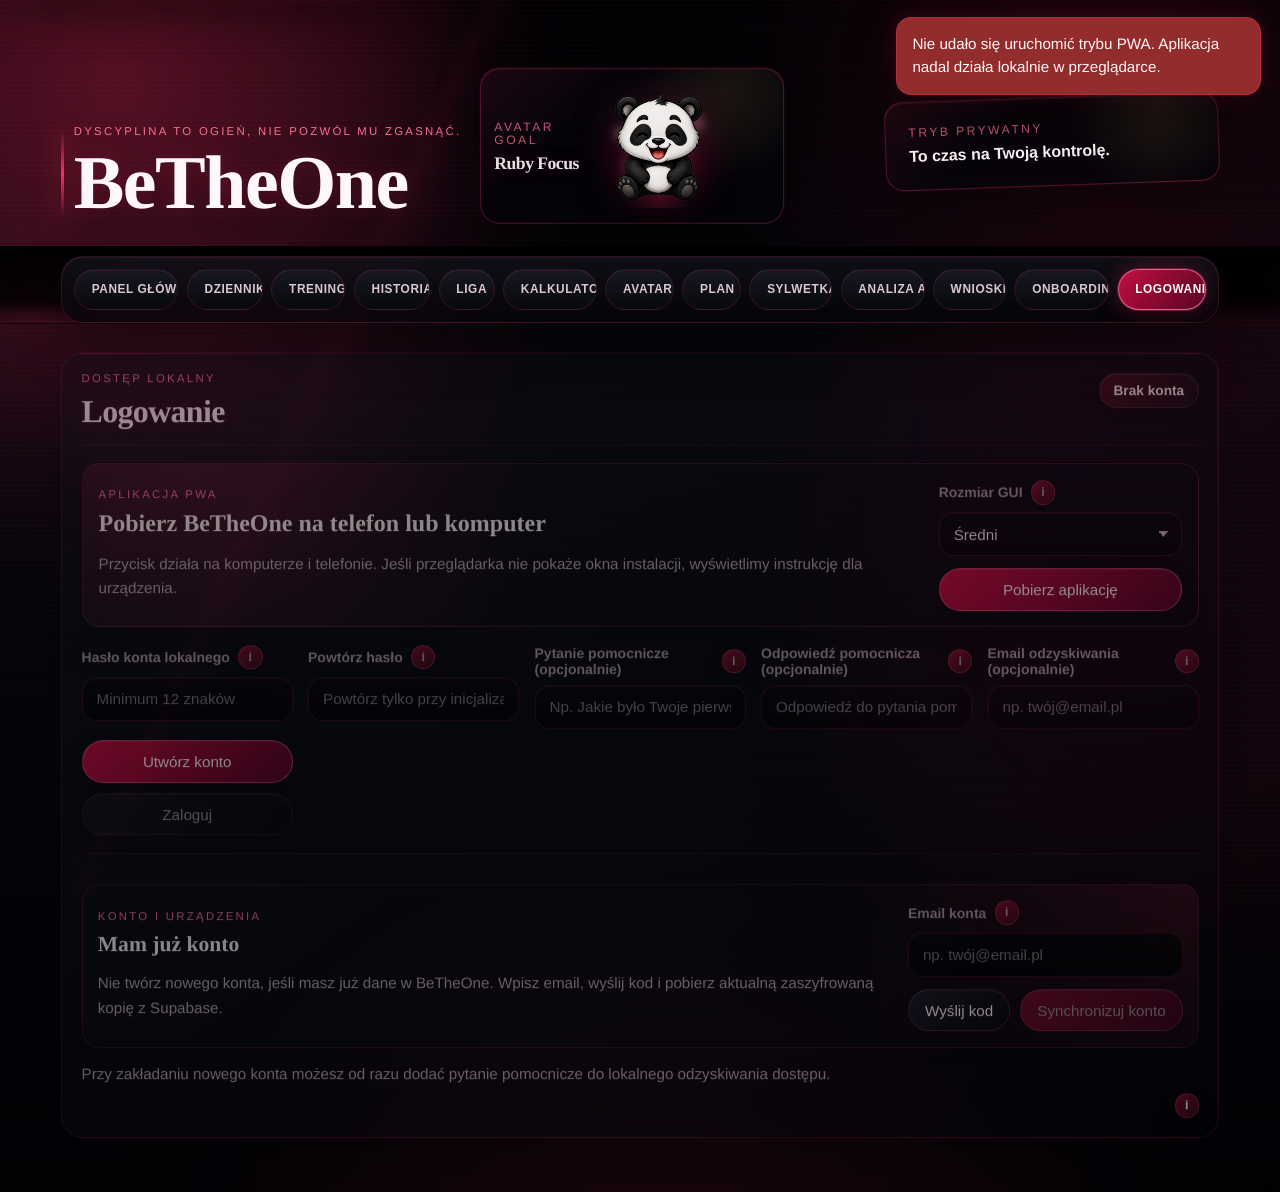
==== commit c9f77c4d: "Add files via upload" ====
--- a/index.html
+++ b/index.html
@@ -13,11 +13,11 @@
   <link rel="manifest" href="manifest.webmanifest">
   <link rel="icon" href="assets/icons/app-icon-192.png" type="image/png">
   <link rel="apple-touch-icon" href="assets/icons/apple-touch-icon.png">
-  <link rel="stylesheet" href="styles.css?v=20260805-account-sync-v1">
+  <link rel="stylesheet" href="styles.css?v=20260805-email-sync-v1">
   <script src="vendor/supabase.min.js?v=20260624b" defer></script>
   <script src="league-config.js?v=20260624b" defer></script>
   <script src="vendor/qrcode.js" defer></script>
-  <script src="app.js?v=20260805-account-sync-v1" defer></script>
+  <script src="app.js?v=20260805-email-sync-v1" defer></script>
 </head>
 <body>
   <a class="skip-link" href="#appMain">Pomiń menu i przejdź do aplikacji</a>
@@ -164,19 +164,19 @@
       <div id="accountSyncCard" class="login-account-sync-card">
         <div>
           <p class="eyebrow">Konto i urządzenia</p>
-          <h3 id="accountSyncTitle">Mam już istniejące konto</h3>
-          <p id="accountSyncHint" class="security-note">Na nowym urządzeniu wpisz email konta, wyślij kod, pobierz zaszyfrowane dane z Supabase i zaloguj się lokalnym hasłem.</p>
+          <h3 id="accountSyncTitle">Mam już konto</h3>
+          <p id="accountSyncHint" class="security-note">Wpisz email przypisany do konta, wyślij kod i pobierz najnowszy zaszyfrowany backup z Supabase. Potem zalogujesz się lokalnym hasłem tego konta.</p>
         </div>
         <div class="account-sync-controls">
           <label id="accountEmailField" class="field account-email-field">
-            <span>Email istniejącego konta</span>
+            <span>Email konta</span>
             <input id="accountEmailInput" type="email" maxlength="160" autocomplete="email" placeholder="np. twój@email.pl">
-            <p class="field-hint">Użyj emaila, który był wcześniej zweryfikowany na głównym urządzeniu.</p>
+            <p class="field-hint">Użyj emaila, który był wcześniej zweryfikowany na urządzeniu z aktualnymi danymi.</p>
           </label>
           <div class="account-sync-actions">
-            <button id="copyAccountLinkButton" class="button button-subtle" type="button">Skopiuj link konta</button>
-            <button id="sendAccountSyncEmailButton" class="button button-subtle" type="button">Wyślij kod do istniejącego konta</button>
-            <button id="importAccountSyncButton" class="button button-primary" type="button">Pobierz konto i przejdź do logowania</button>
+            <button id="sendAccountSyncEmailButton" class="button button-subtle" type="button">Wyślij kod</button>
+            <button id="importAccountSyncButton" class="button button-primary" type="button">Synchronizuj konto</button>
+            <button id="accountCloudSyncButton" class="button button-primary is-hidden" type="button">Synchronizuj konto teraz</button>
           </div>
         </div>
       </div>
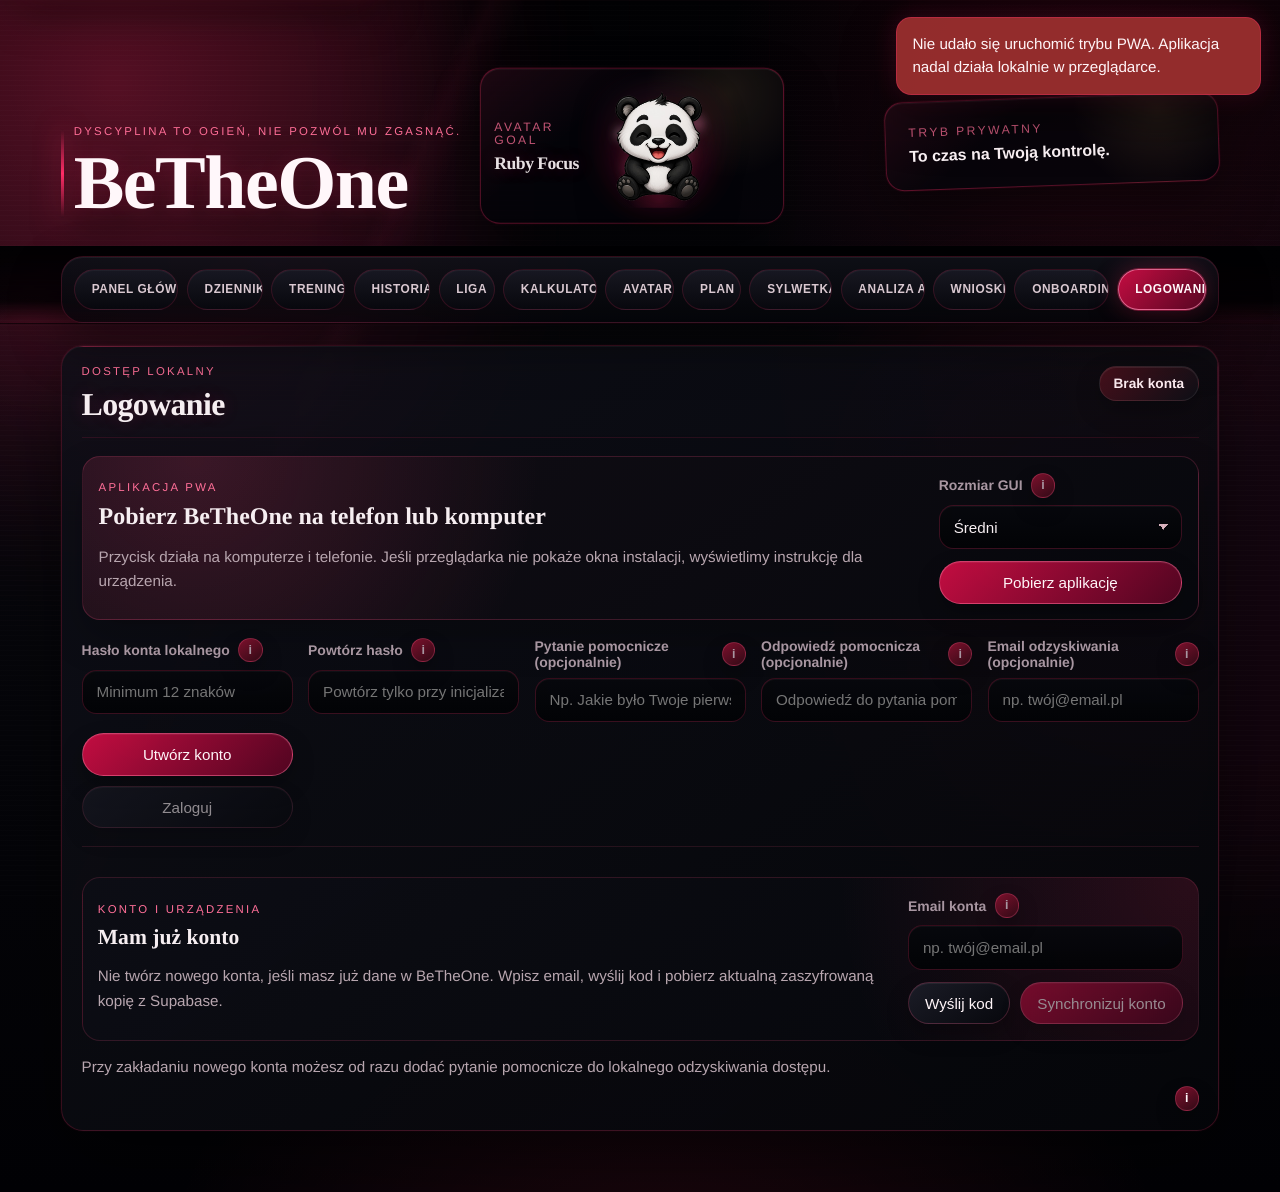
==== commit b91ee7cb: "Add files via upload" ====
--- a/index.html
+++ b/index.html
@@ -2,7 +2,7 @@
 <html lang="pl">
 <head>
   <meta charset="UTF-8">
-  <meta name="viewport" content="width=device-width, initial-scale=1.0">
+  <meta name="viewport" content="width=device-width, initial-scale=1, viewport-fit=cover, interactive-widget=resizes-content">
   <meta http-equiv="Content-Security-Policy" content="default-src 'self'; script-src 'self'; worker-src 'self'; style-src 'self'; img-src 'self' data:; connect-src 'self' https://hpwkmhsbvqzsxqjkbccr.supabase.co wss://hpwkmhsbvqzsxqjkbccr.supabase.co; object-src 'none'; base-uri 'none'; form-action 'self'; frame-ancestors 'none'; manifest-src 'self'">
   <meta name="referrer" content="no-referrer">
   <meta name="theme-color" content="#090008">
@@ -13,11 +13,11 @@
   <link rel="manifest" href="manifest.webmanifest">
   <link rel="icon" href="assets/icons/app-icon-192.png" type="image/png">
   <link rel="apple-touch-icon" href="assets/icons/apple-touch-icon.png">
-  <link rel="stylesheet" href="styles.css?v=20260805-email-sync-v1">
+  <link rel="stylesheet" href="styles.css?v=20260806-mobile-v1">
   <script src="vendor/supabase.min.js?v=20260624b" defer></script>
   <script src="league-config.js?v=20260624b" defer></script>
   <script src="vendor/qrcode.js" defer></script>
-  <script src="app.js?v=20260805-email-sync-v1" defer></script>
+  <script src="app.js?v=20260806-mobile-v1" defer></script>
 </head>
 <body>
   <a class="skip-link" href="#appMain">Pomiń menu i przejdź do aplikacji</a>
@@ -176,7 +176,8 @@
           <div class="account-sync-actions">
             <button id="sendAccountSyncEmailButton" class="button button-subtle" type="button">Wyślij kod</button>
             <button id="importAccountSyncButton" class="button button-primary" type="button">Synchronizuj konto</button>
-            <button id="accountCloudSyncButton" class="button button-primary is-hidden" type="button">Synchronizuj konto teraz</button>
+            <button id="accountCloudUploadButton" class="button button-primary is-hidden" type="button">Zsynchronizuj z tego urządzenia</button>
+            <button id="accountCloudDownloadButton" class="button button-subtle is-hidden" type="button">Zsynchronizuj dane na to urządzenie</button>
           </div>
         </div>
       </div>
@@ -355,7 +356,10 @@
             <h2>Panel Główny</h2>
             <div class="cloud-sync-control" aria-live="polite">
               <span id="cloudSyncStatus" class="cloud-sync-status">Nie synchronizowano</span>
-              <button id="cloudSyncButton" class="button button-primary" type="button">Synchronizuj</button>
+              <div class="cloud-sync-actions">
+                <button id="cloudSyncUploadButton" class="button button-primary" type="button">Zsynchronizuj z tego urządzenia</button>
+                <button id="cloudSyncDownloadButton" class="button button-subtle" type="button">Zsynchronizuj dane na to urządzenie</button>
+              </div>
             </div>
           </div>
         </div>
--- a/styles.css
+++ b/styles.css
@@ -29,6 +29,8 @@
 
 html {
   font-size: calc(16px * var(--ui-font-scale));
+  -webkit-text-size-adjust: 100%;
+  text-size-adjust: 100%;
 }
 
 html[data-ui-scale="compact"] {
@@ -56,6 +58,8 @@
 
 body {
   margin: 0;
+  width: 100%;
+  max-width: 100%;
   min-height: 100vh;
   font-family: var(--font-body);
   font-kerning: normal;
@@ -68,6 +72,7 @@
     radial-gradient(circle at top right, rgba(114, 10, 35, 0.18), transparent 28%),
     linear-gradient(180deg, #020204, #08080d 38%, #030306 100%);
   overflow-x: hidden;
+  overscroll-behavior-x: none;
 }
 
 img,
@@ -96,6 +101,7 @@
 textarea,
 select {
   font: inherit;
+  touch-action: manipulation;
 }
 
 .aurora {
@@ -4514,9 +4520,18 @@
   color: var(--ruby-hot);
 }
 
+.cloud-sync-actions {
+  display: flex;
+  flex-wrap: wrap;
+  gap: 0.55rem;
+  width: 100%;
+}
+
 .cloud-sync-control .button {
+  flex: 1 1 12rem;
   min-height: 2.45rem;
-  padding: 0.72rem 1rem;
+  padding: 0.72rem 0.9rem;
+  white-space: normal;
 }
 
 @media (max-width: 760px) {
@@ -4524,6 +4539,10 @@
   .cloud-sync-control {
     align-items: stretch;
     width: 100%;
+  }
+
+  .cloud-sync-actions {
+    flex-direction: column;
   }
 
   .cloud-sync-control .button {
@@ -4622,3 +4641,352 @@
     inset 0 0 80px rgba(255, 45, 103, 0.08);
   backdrop-filter: blur(10px);
 }
+
+/* Mobile-first usability layer: collapsible blocks and card-like tables. */
+.mobile-collapsible-content {
+  display: contents;
+}
+
+.mobile-collapse-toggle {
+  display: none;
+}
+
+@media (max-width: 760px) {
+  html[data-ui-scale="compact"] {
+    --ui-font-scale: 0.82;
+    --ui-density: 0.72;
+  }
+
+  html[data-ui-scale="medium"] {
+    --ui-font-scale: 0.88;
+    --ui-density: 0.82;
+  }
+
+  html[data-ui-scale="large"] {
+    --ui-font-scale: 0.94;
+    --ui-density: 0.9;
+  }
+
+  input,
+  select,
+  textarea,
+  .table-input,
+  .table-control,
+  .table-control-select,
+  .table-control-note {
+    font-size: 16px;
+  }
+
+  .hero,
+  .layout,
+  .command-deck {
+    padding-left: max(0.55rem, env(safe-area-inset-left));
+    padding-right: max(0.55rem, env(safe-area-inset-right));
+  }
+
+  .hero {
+    gap: 0.55rem;
+    padding-top: max(0.75rem, env(safe-area-inset-top));
+    padding-bottom: 0.55rem;
+  }
+
+  .hero h1 {
+    font-size: clamp(2.05rem, 15vw, 2.45rem);
+  }
+
+  .hero .eyebrow {
+    margin-bottom: 0.32rem;
+    font-size: 0.62rem;
+  }
+
+  .hero-avatar {
+    grid-template-columns: minmax(0, 1fr) 5.8rem;
+    max-width: none;
+    padding: 0.58rem 0.65rem;
+    gap: 0.5rem;
+  }
+
+  .hero-avatar-stage {
+    width: 5.8rem;
+    min-height: 5.65rem;
+    flex-basis: 5.8rem;
+  }
+
+  .avatar-art-hero {
+    width: 5.75rem;
+  }
+
+  .hero-avatar-copy strong {
+    font-size: 0.98rem;
+  }
+
+  .hero-badge {
+    padding: 0.72rem 0.8rem;
+  }
+
+  .panel {
+    padding: 0.72rem;
+    border-radius: 0.85rem;
+  }
+
+  .panel-heading {
+    padding-bottom: 0.65rem;
+  }
+
+  .panel h2 {
+    font-size: 1.35rem;
+  }
+
+  .panel-support,
+  .section-intro,
+  .security-note,
+  .field-hint,
+  .filter-summary,
+  .table-subtext {
+    font-size: 0.82rem;
+    line-height: 1.42;
+  }
+
+  .planner-block,
+  .template-builder-card,
+  .league-card,
+  .league-block,
+  .monthly-habit-panel,
+  .coach-report-block,
+  .avatar-preview-card,
+  .avatar-store-panel,
+  .sync-card,
+  .filter-toolbar,
+  .login-install-card,
+  .login-account-sync-card,
+  .template-execution-block {
+    margin-top: 0.72rem;
+    padding: 0.72rem;
+    border-radius: 0.85rem;
+  }
+
+  .mobile-collapsible-heading {
+    display: flex !important;
+    align-items: center;
+    justify-content: space-between;
+    gap: 0.65rem;
+    margin-bottom: 0.62rem;
+  }
+
+  .mobile-collapsible-heading > :first-child {
+    min-width: 0;
+  }
+
+  .mobile-collapsible-content {
+    display: block;
+  }
+
+  .mobile-collapse-toggle {
+    display: inline-flex;
+    align-items: center;
+    justify-content: center;
+    flex: 0 0 auto;
+    min-height: 2.35rem;
+    padding: 0.54rem 0.72rem;
+    border: 1px solid rgba(255, 82, 133, 0.26);
+    border-radius: 999px;
+    background:
+      linear-gradient(145deg, rgba(25, 26, 36, 0.96), rgba(8, 9, 14, 0.98));
+    color: #fff7fa;
+    font-size: 0.72rem;
+    font-weight: 900;
+    letter-spacing: 0.04em;
+    text-transform: uppercase;
+    box-shadow: inset 0 1px 0 rgba(255, 255, 255, 0.05);
+  }
+
+  .mobile-collapse-toggle:focus-visible {
+    outline: 2px solid rgba(255, 82, 133, 0.75);
+    outline-offset: 2px;
+  }
+
+  .is-mobile-collapsed .mobile-collapsible-content {
+    display: none;
+  }
+
+  .is-mobile-collapsed {
+    padding-bottom: 0.58rem;
+  }
+
+  .is-mobile-collapsed .mobile-collapsible-heading {
+    margin-bottom: 0;
+  }
+
+  .field,
+  .table-control,
+  .table-control-select,
+  .table-control-note {
+    gap: 0.35rem;
+  }
+
+  input,
+  select,
+  textarea {
+    min-height: 2.65rem;
+    padding: 0.72rem 0.8rem;
+  }
+
+  textarea {
+    min-height: 5.2rem;
+  }
+
+  .button,
+  button,
+  .command-tab {
+    min-height: 2.45rem;
+  }
+
+  .command-deck {
+    padding-top: 0.3rem;
+  }
+
+  .command-deck-inner {
+    gap: 0.35rem;
+    padding: 0.42rem;
+  }
+
+  .command-tab {
+    padding: 0.58rem 0.72rem;
+    font-size: 0.64rem;
+  }
+
+  .metric-grid,
+  .progress-grid,
+  .dashboard-compact-grid,
+  .league-summary-grid,
+  .weekly-report-layout,
+  .preparation-grid,
+  .risk-alert-grid,
+  .weekly-report-grid,
+  .post-workout-grid {
+    gap: 0.58rem;
+  }
+
+  .metric-card,
+  .progress-card,
+  .habit-check-item,
+  .month-tracker-day,
+  .exercise-picker-option {
+    padding: 0.68rem;
+    border-radius: 0.8rem;
+  }
+
+  .metric-value,
+  .dashboard-compact-grid .metric-value {
+    font-size: 1.18rem;
+  }
+
+  .table-wrap {
+    overflow: visible;
+    border: 0;
+    border-radius: 0;
+    background: transparent;
+    box-shadow: none;
+  }
+
+  .entries-table,
+  .league-table,
+  .program-table,
+  .template-execution-table,
+  .meal-table {
+    display: block;
+    min-width: 0;
+    width: 100%;
+    background: transparent;
+  }
+
+  .entries-table thead {
+    display: none;
+  }
+
+  .entries-table tbody {
+    display: grid;
+    gap: 0.62rem;
+  }
+
+  .entries-table tr {
+    display: grid;
+    gap: 0;
+    padding: 0.68rem;
+    border: 1px solid rgba(255, 45, 103, 0.14);
+    border-radius: 0.88rem;
+    background:
+      linear-gradient(145deg, rgba(14, 15, 22, 0.95), rgba(5, 6, 10, 0.96)),
+      radial-gradient(circle at 100% 0%, rgba(255, 45, 103, 0.1), transparent 38%);
+    box-shadow: 0 12px 26px rgba(0, 0, 0, 0.26);
+  }
+
+  .entries-table th,
+  .entries-table td {
+    display: grid;
+    grid-template-columns: minmax(5.8rem, 0.42fr) minmax(0, 1fr);
+    align-items: start;
+    gap: 0.55rem;
+    padding: 0.42rem 0;
+    border-bottom: 1px solid rgba(255, 82, 133, 0.08);
+    font-size: 0.82rem;
+  }
+
+  .entries-table td::before,
+  .entries-table th::before {
+    content: attr(data-label);
+    color: #b995a5;
+    font-size: 0.66rem;
+    font-weight: 950;
+    letter-spacing: 0.07em;
+    line-height: 1.35;
+    text-transform: uppercase;
+  }
+
+  .entries-table td[data-label=""]::before,
+  .entries-table th[data-label=""]::before {
+    display: none;
+  }
+
+  .entries-table td:last-child,
+  .entries-table th:last-child {
+    border-bottom: 0;
+  }
+
+  .entries-table td[colspan],
+  .entries-table th[colspan] {
+    display: block;
+    padding: 0.65rem 0;
+    color: #cdb7c1;
+  }
+
+  .entries-table td[colspan]::before,
+  .entries-table th[colspan]::before {
+    display: none;
+  }
+
+  .table-actions {
+    display: grid;
+    grid-template-columns: repeat(2, minmax(0, 1fr));
+    gap: 0.45rem;
+  }
+
+  .table-actions button,
+  .edit-button,
+  .delete-button {
+    width: 100%;
+    min-height: 2.25rem;
+    padding: 0.5rem 0.58rem;
+  }
+}
+
+@media (max-width: 420px) {
+  .entries-table th,
+  .entries-table td {
+    grid-template-columns: minmax(4.8rem, 0.38fr) minmax(0, 1fr);
+  }
+
+  .table-actions {
+    grid-template-columns: minmax(0, 1fr);
+  }
+}
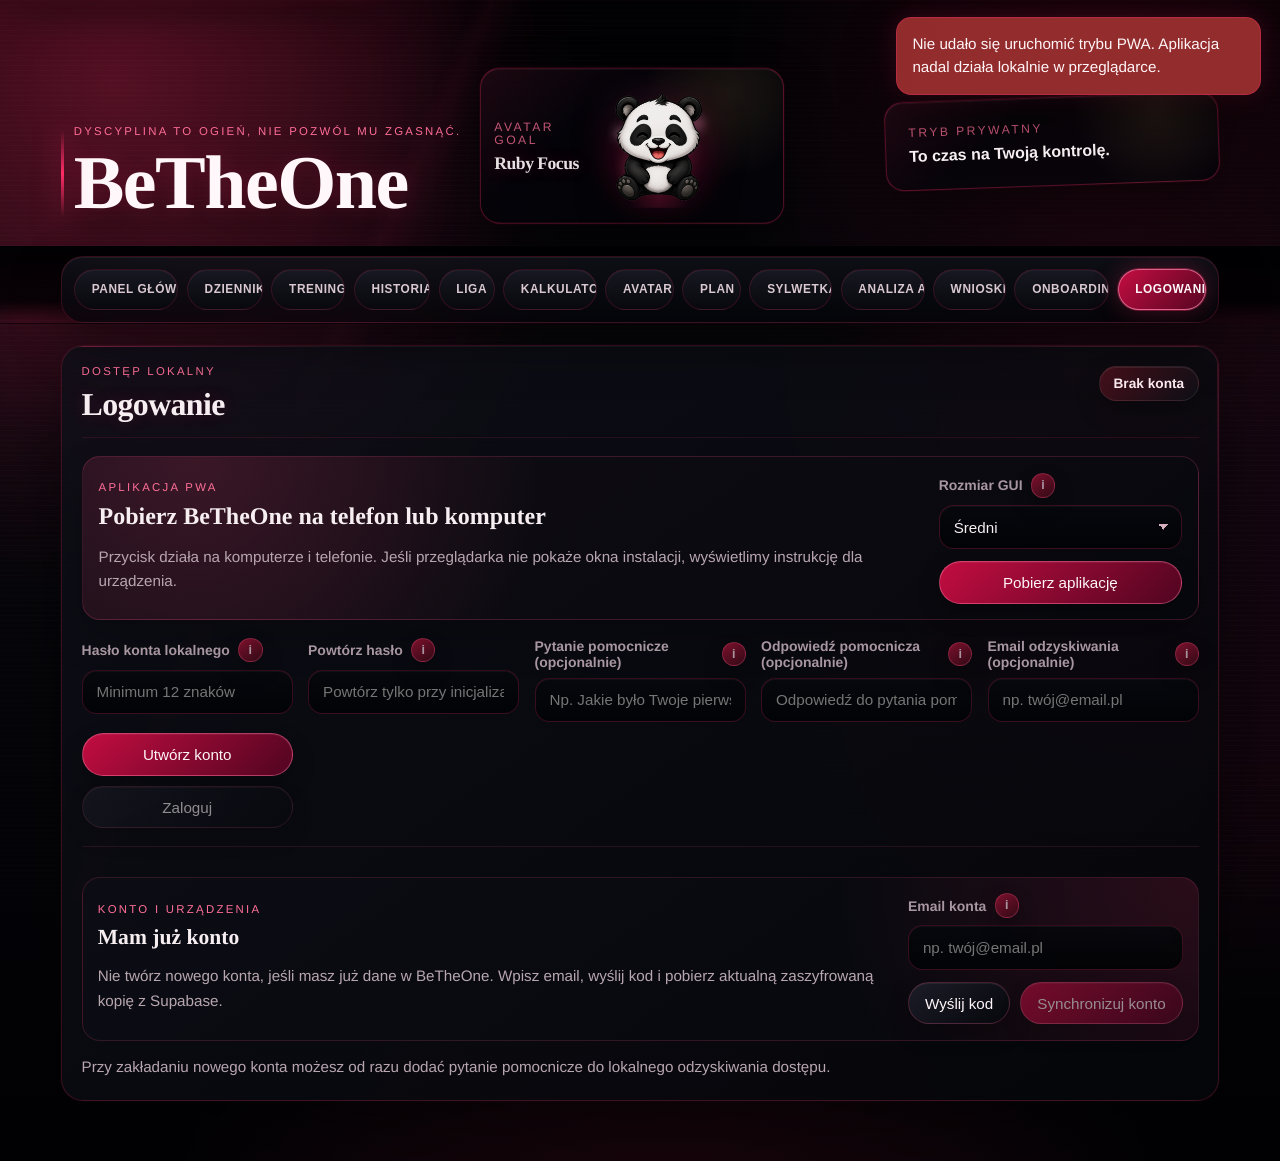
==== commit b81c50de: "Add files via upload" ====
--- a/index.html
+++ b/index.html
@@ -13,11 +13,11 @@
   <link rel="manifest" href="manifest.webmanifest">
   <link rel="icon" href="assets/icons/app-icon-192.png" type="image/png">
   <link rel="apple-touch-icon" href="assets/icons/apple-touch-icon.png">
-  <link rel="stylesheet" href="styles.css?v=20260806-mobile-v1">
+  <link rel="stylesheet" href="styles.css?v=20260806-mobile-v2">
   <script src="vendor/supabase.min.js?v=20260624b" defer></script>
   <script src="league-config.js?v=20260624b" defer></script>
   <script src="vendor/qrcode.js" defer></script>
-  <script src="app.js?v=20260806-mobile-v1" defer></script>
+  <script src="app.js?v=20260806-mobile-v2" defer></script>
 </head>
 <body>
   <a class="skip-link" href="#appMain">Pomiń menu i przejdź do aplikacji</a>
--- a/styles.css
+++ b/styles.css
@@ -4777,6 +4777,55 @@
     min-width: 0;
   }
 
+  .panel-heading,
+  .subpanel-heading,
+  .chart-header,
+  .progress-meta {
+    grid-template-columns: minmax(0, 1fr) auto;
+    align-items: center;
+  }
+
+  .panel-heading h2,
+  .subpanel-heading h2,
+  .subpanel-heading h3,
+  .compact-heading h3,
+  .chart-header h3,
+  .form-section-heading strong {
+    display: inline-flex;
+    align-items: center;
+    gap: 0.35rem;
+    flex-wrap: wrap;
+    max-width: 100%;
+  }
+
+  .panel-heading .hint-trigger,
+  .subpanel-heading .hint-trigger,
+  .compact-heading .hint-trigger,
+  .chart-header .hint-trigger {
+    flex: 0 0 auto;
+    margin-left: 0.2rem;
+  }
+
+  .hint-icon {
+    width: 1.32rem;
+    height: 1.32rem;
+    font-size: 0.86rem;
+  }
+
+  .hint-icon span {
+    font-size: 0.72rem;
+  }
+
+  .panel-support-icon,
+  .hint-floating-row {
+    justify-content: flex-start;
+    margin-top: 0.25rem;
+  }
+
+  .mobile-collapsible-heading .mobile-collapse-toggle {
+    margin-left: auto;
+  }
+
   .mobile-collapsible-content {
     display: block;
   }
@@ -4800,6 +4849,37 @@
     box-shadow: inset 0 1px 0 rgba(255, 255, 255, 0.05);
   }
 
+  .dashboard-title-row .cloud-sync-control {
+    width: auto;
+    min-width: 0;
+    padding: 0.46rem 0.5rem;
+    border-radius: 0.8rem;
+    gap: 0.28rem;
+  }
+
+  .dashboard-title-row .cloud-sync-status {
+    font-size: 0.56rem;
+    letter-spacing: 0.08em;
+  }
+
+  .dashboard-title-row .cloud-sync-actions {
+    flex-direction: row;
+    align-items: center;
+    width: auto;
+    gap: 0.35rem;
+  }
+
+  .dashboard-title-row .cloud-sync-control .button {
+    flex: 0 0 auto;
+    width: auto;
+    min-height: 2.05rem;
+    padding: 0.42rem 0.62rem;
+    border-radius: 999px;
+    font-size: 0.64rem;
+    letter-spacing: 0.04em;
+    white-space: nowrap;
+  }
+
   .mobile-collapse-toggle:focus-visible {
     outline: 2px solid rgba(255, 82, 133, 0.75);
     outline-offset: 2px;
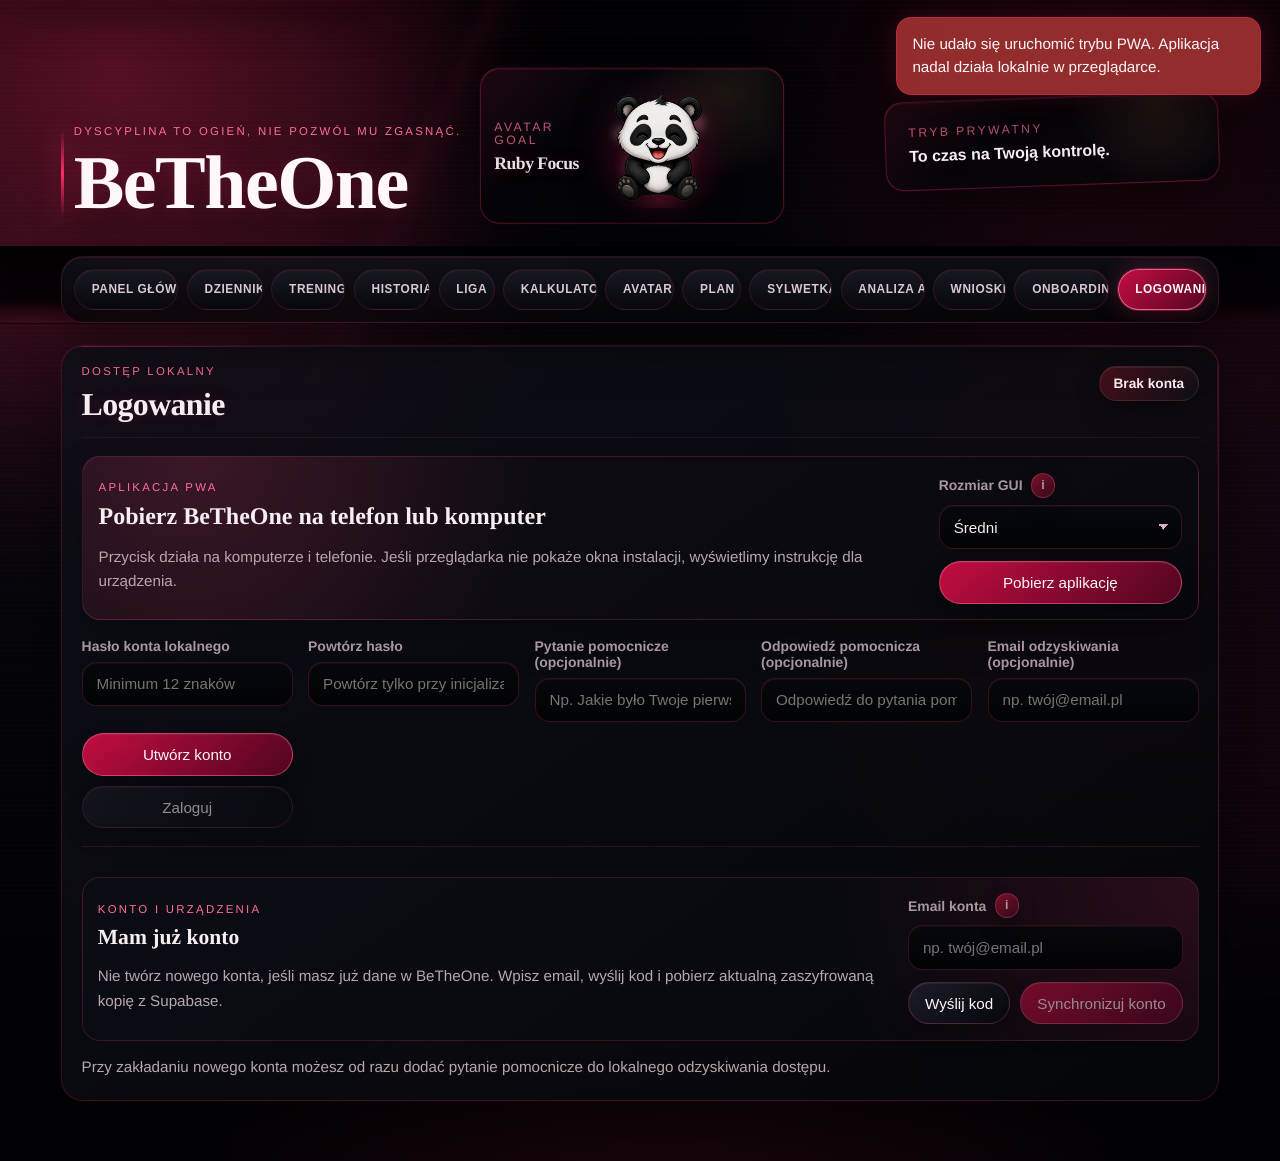
==== commit d2e41888: "Add files via upload" ====
--- a/index.html
+++ b/index.html
@@ -13,11 +13,11 @@
   <link rel="manifest" href="manifest.webmanifest">
   <link rel="icon" href="assets/icons/app-icon-192.png" type="image/png">
   <link rel="apple-touch-icon" href="assets/icons/apple-touch-icon.png">
-  <link rel="stylesheet" href="styles.css?v=20260806-mobile-v2">
+  <link rel="stylesheet" href="styles.css?v=20260806-sports-help-v1">
   <script src="vendor/supabase.min.js?v=20260624b" defer></script>
   <script src="league-config.js?v=20260624b" defer></script>
   <script src="vendor/qrcode.js" defer></script>
-  <script src="app.js?v=20260806-mobile-v2" defer></script>
+  <script src="app.js?v=20260806-sports-help-v1" defer></script>
 </head>
 <body>
   <a class="skip-link" href="#appMain">Pomiń menu i przejdź do aplikacji</a>
@@ -1593,7 +1593,7 @@
                 <select id="aiWorkoutFocusInput">
                   <option value="full_body">Full body</option>
                   <option value="upper">Góra ciała</option>
-                  <option value="lower">Dol ciała</option>
+                  <option value="lower">Dół ciała</option>
                   <option value="push">Push</option>
                   <option value="pull">Pull</option>
                   <option value="legs">Legs</option>
@@ -1603,6 +1603,10 @@
                   <option value="arms">Ramiona</option>
                   <option value="core">Core</option>
                   <option value="endurance">Wydolność</option>
+                  <option value="swimming">Pływanie</option>
+                  <option value="combat">Boks / sztuki walki</option>
+                  <option value="cycling">Rower</option>
+                  <option value="team_sport">Sporty zespołowe</option>
                 </select>
               </label>
               <label class="field">
@@ -1679,10 +1683,17 @@
               <option value="fast_walk">Szybki marsz</option>
               <option value="incline_walk">Marsz pod górę / incline</option>
               <option value="cycling">Rower</option>
+              <option value="cycling_intervals">Interwały rowerowe</option>
               <option value="elliptical">Orbitrek</option>
               <option value="rowing">Wioślarz</option>
               <option value="hiking">Hiking / trekking</option>
               <option value="swimming">Pływanie</option>
+              <option value="swim_drills">Technika pływania</option>
+              <option value="swim_intervals">Interwały pływackie</option>
+              <option value="boxing">Boks / worek</option>
+              <option value="martial_arts">Sztuki walki</option>
+              <option value="agility">Zwinność / koordynacja</option>
+              <option value="racket_sport">Sport rakietowy</option>
               <option value="hiit">Interwały / HIIT</option>
               <option value="conditioning_circuit">Obwód / conditioning</option>
               <option value="crossfit">Crossfit / metcon</option>
@@ -1931,10 +1942,17 @@
                 <option value="fast_walk">Szybki marsz</option>
                 <option value="incline_walk">Marsz pod górę / incline</option>
                 <option value="cycling">Rower</option>
+                <option value="cycling_intervals">Interwały rowerowe</option>
                 <option value="elliptical">Orbitrek</option>
                 <option value="rowing">Wioślarz</option>
                 <option value="hiking">Hiking / trekking</option>
                 <option value="swimming">Pływanie</option>
+                <option value="swim_drills">Technika pływania</option>
+                <option value="swim_intervals">Interwały pływackie</option>
+                <option value="boxing">Boks / worek</option>
+                <option value="martial_arts">Sztuki walki</option>
+                <option value="agility">Zwinność / koordynacja</option>
+                <option value="racket_sport">Sport rakietowy</option>
                 <option value="hiit">Interwały / HIIT</option>
                 <option value="conditioning_circuit">Obwód / conditioning</option>
                 <option value="crossfit">Crossfit / metcon</option>
@@ -2061,12 +2079,19 @@
                   <option value="fast_walk">Szybki marsz</option>
                   <option value="incline_walk">Marsz pod górę / incline</option>
                   <option value="cycling">Rower</option>
+                  <option value="cycling_intervals">Interwały rowerowe</option>
                   <option value="elliptical">Orbitrek</option>
                   <option value="rowing">Wioślarz</option>
                   <option value="hiking">Hiking / trekking</option>
                   <option value="swimming">Pływanie</option>
-                  <option value="hiit">Interwaly / HIIT</option>
-                  <option value="conditioning_circuit">Obwod / conditioning</option>
+                  <option value="swim_drills">Technika pływania</option>
+                  <option value="swim_intervals">Interwały pływackie</option>
+                  <option value="boxing">Boks / worek</option>
+                  <option value="martial_arts">Sztuki walki</option>
+                  <option value="agility">Zwinność / koordynacja</option>
+                  <option value="racket_sport">Sport rakietowy</option>
+                  <option value="hiit">Interwały / HIIT</option>
+                  <option value="conditioning_circuit">Obwód / conditioning</option>
                   <option value="crossfit">Crossfit / metcon</option>
                   <option value="endurance">Wydolność bazowa</option>
                   <option value="mobility">Mobilność / rozgrzewka</option>
--- a/styles.css
+++ b/styles.css
@@ -2818,9 +2818,11 @@
 }
 
 .hint-trigger:hover .hint-bubble,
-.hint-trigger:focus-within .hint-bubble {
+.hint-trigger:focus-within .hint-bubble,
+.hint-trigger.is-open .hint-bubble {
   opacity: 1;
   transform: translateY(0);
+  pointer-events: auto;
 }
 
 .hint-trigger.hint-align-right .hint-bubble {
@@ -4806,6 +4808,60 @@
     margin-left: 0.2rem;
   }
 
+  .hint-trigger {
+    position: relative;
+  }
+
+  .hint-bubble,
+  .hint-trigger.hint-align-right .hint-bubble,
+  .hint-trigger.hint-align-left .hint-bubble {
+    position: fixed;
+    top: var(--hint-mobile-top, 0.7rem);
+    right: auto;
+    bottom: auto;
+    left: var(--hint-mobile-left, 0.7rem);
+    width: var(--hint-mobile-width, min(17.5rem, calc(100vw - 1.1rem)));
+    max-height: min(42vh, 18rem);
+    overflow-y: auto;
+    transform: translateY(-0.35rem);
+    z-index: 2400;
+  }
+
+  .hint-trigger.hint-align-right .hint-bubble {
+    left: var(--hint-mobile-left, 0.7rem);
+    right: auto;
+  }
+
+  .hint-bubble::before,
+  .hint-trigger.hint-align-right .hint-bubble::before,
+  .hint-trigger.hint-align-left .hint-bubble::before {
+    display: block;
+    top: -0.38rem;
+  }
+
+  .hint-trigger.hint-align-right .hint-bubble::before {
+    left: 0.7rem;
+    right: auto;
+  }
+
+  .hint-trigger.hint-align-left .hint-bubble::before,
+  .hint-bubble::before {
+    right: 0.7rem;
+    left: auto;
+  }
+
+  .hint-trigger.hint-open-above .hint-bubble::before {
+    top: auto;
+    bottom: -0.38rem;
+    transform: rotate(225deg);
+  }
+
+  .hint-trigger.is-open .hint-bubble,
+  .hint-trigger:hover .hint-bubble,
+  .hint-trigger:focus-within .hint-bubble {
+    transform: translateY(0);
+  }
+
   .hint-icon {
     width: 1.32rem;
     height: 1.32rem;
